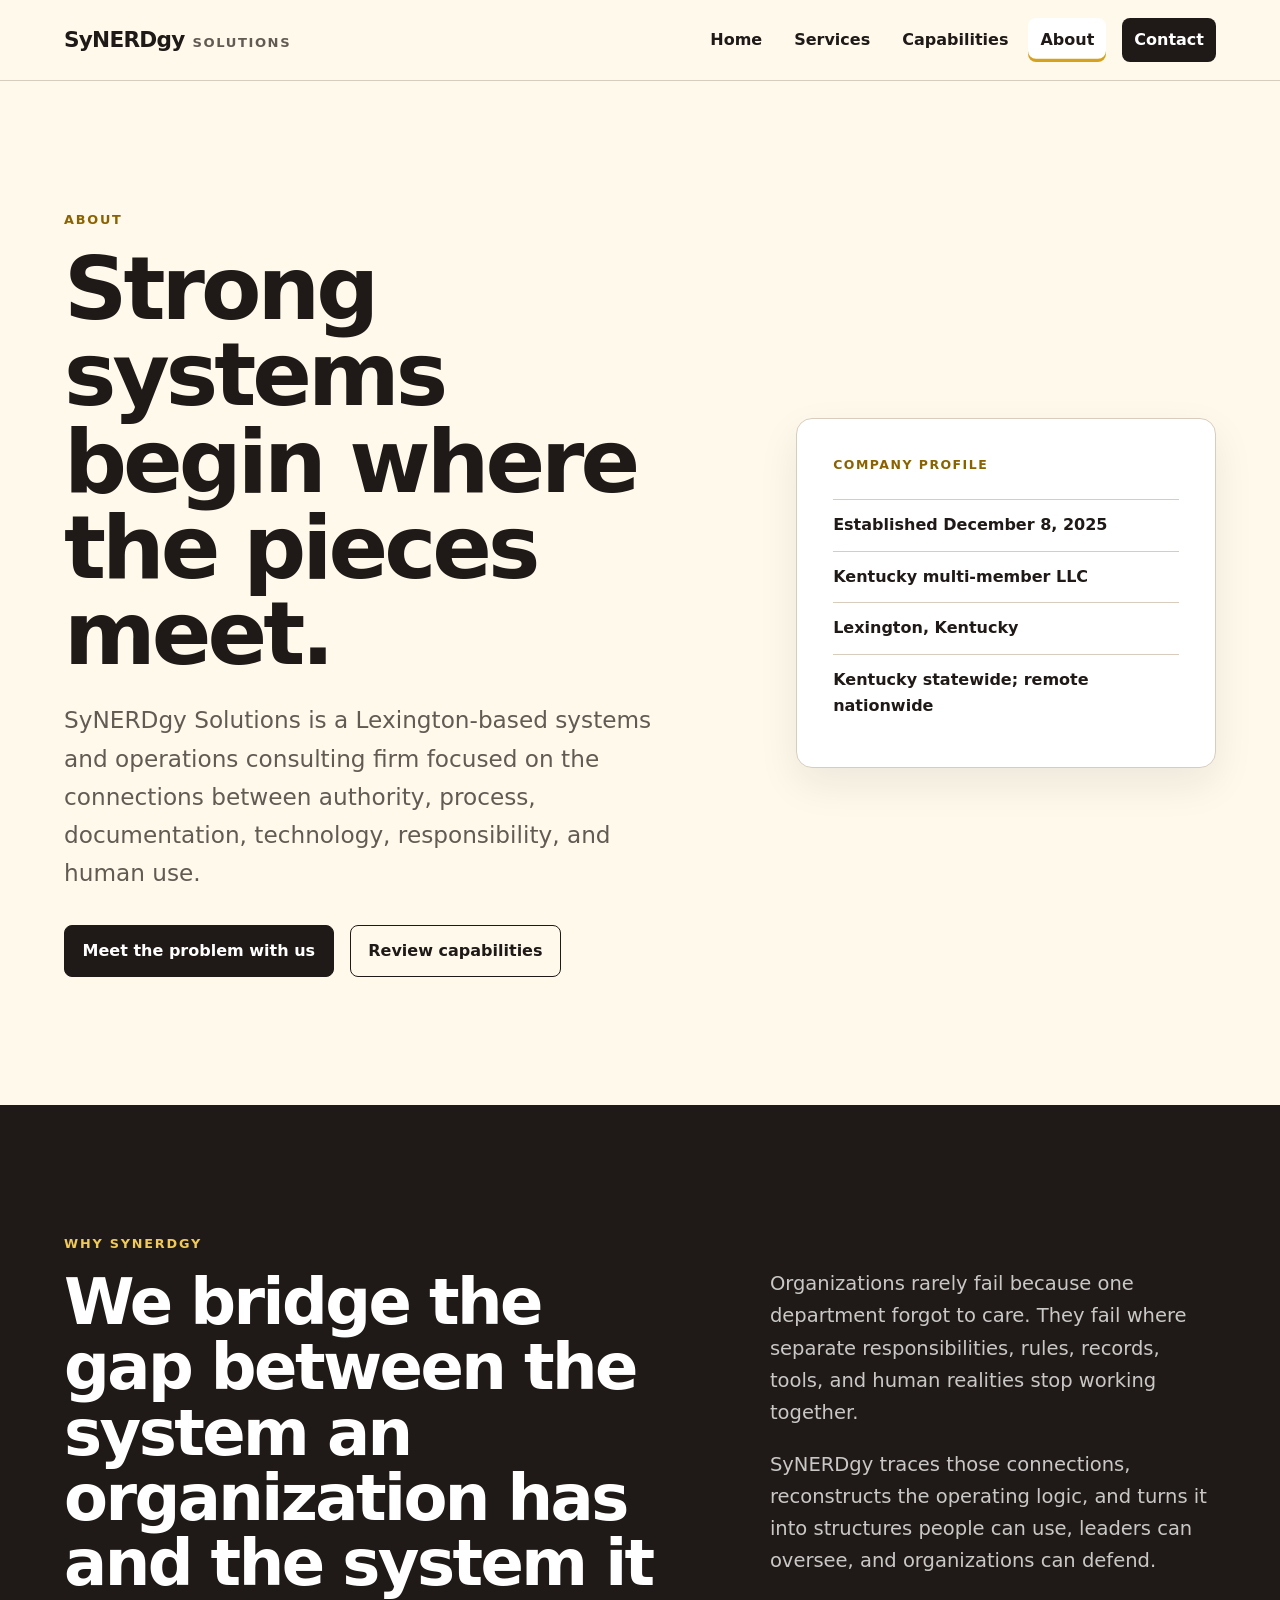
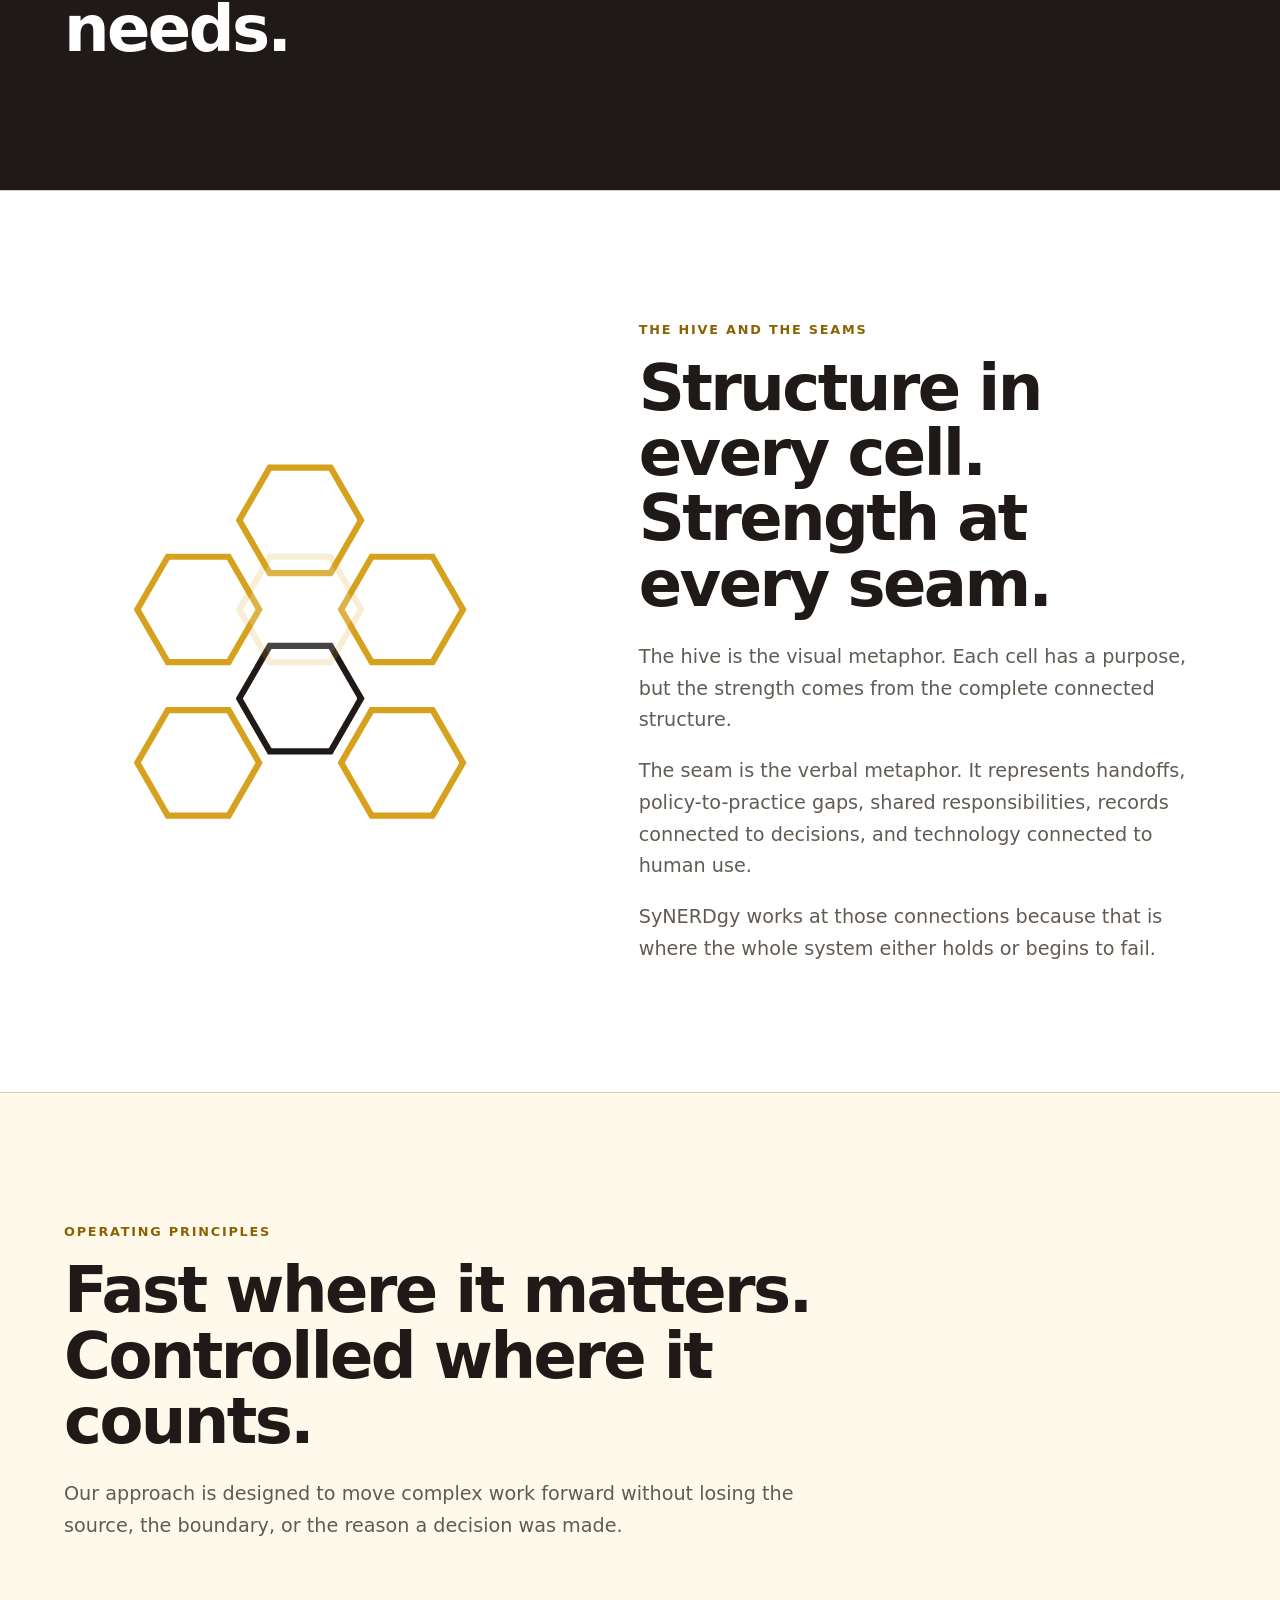
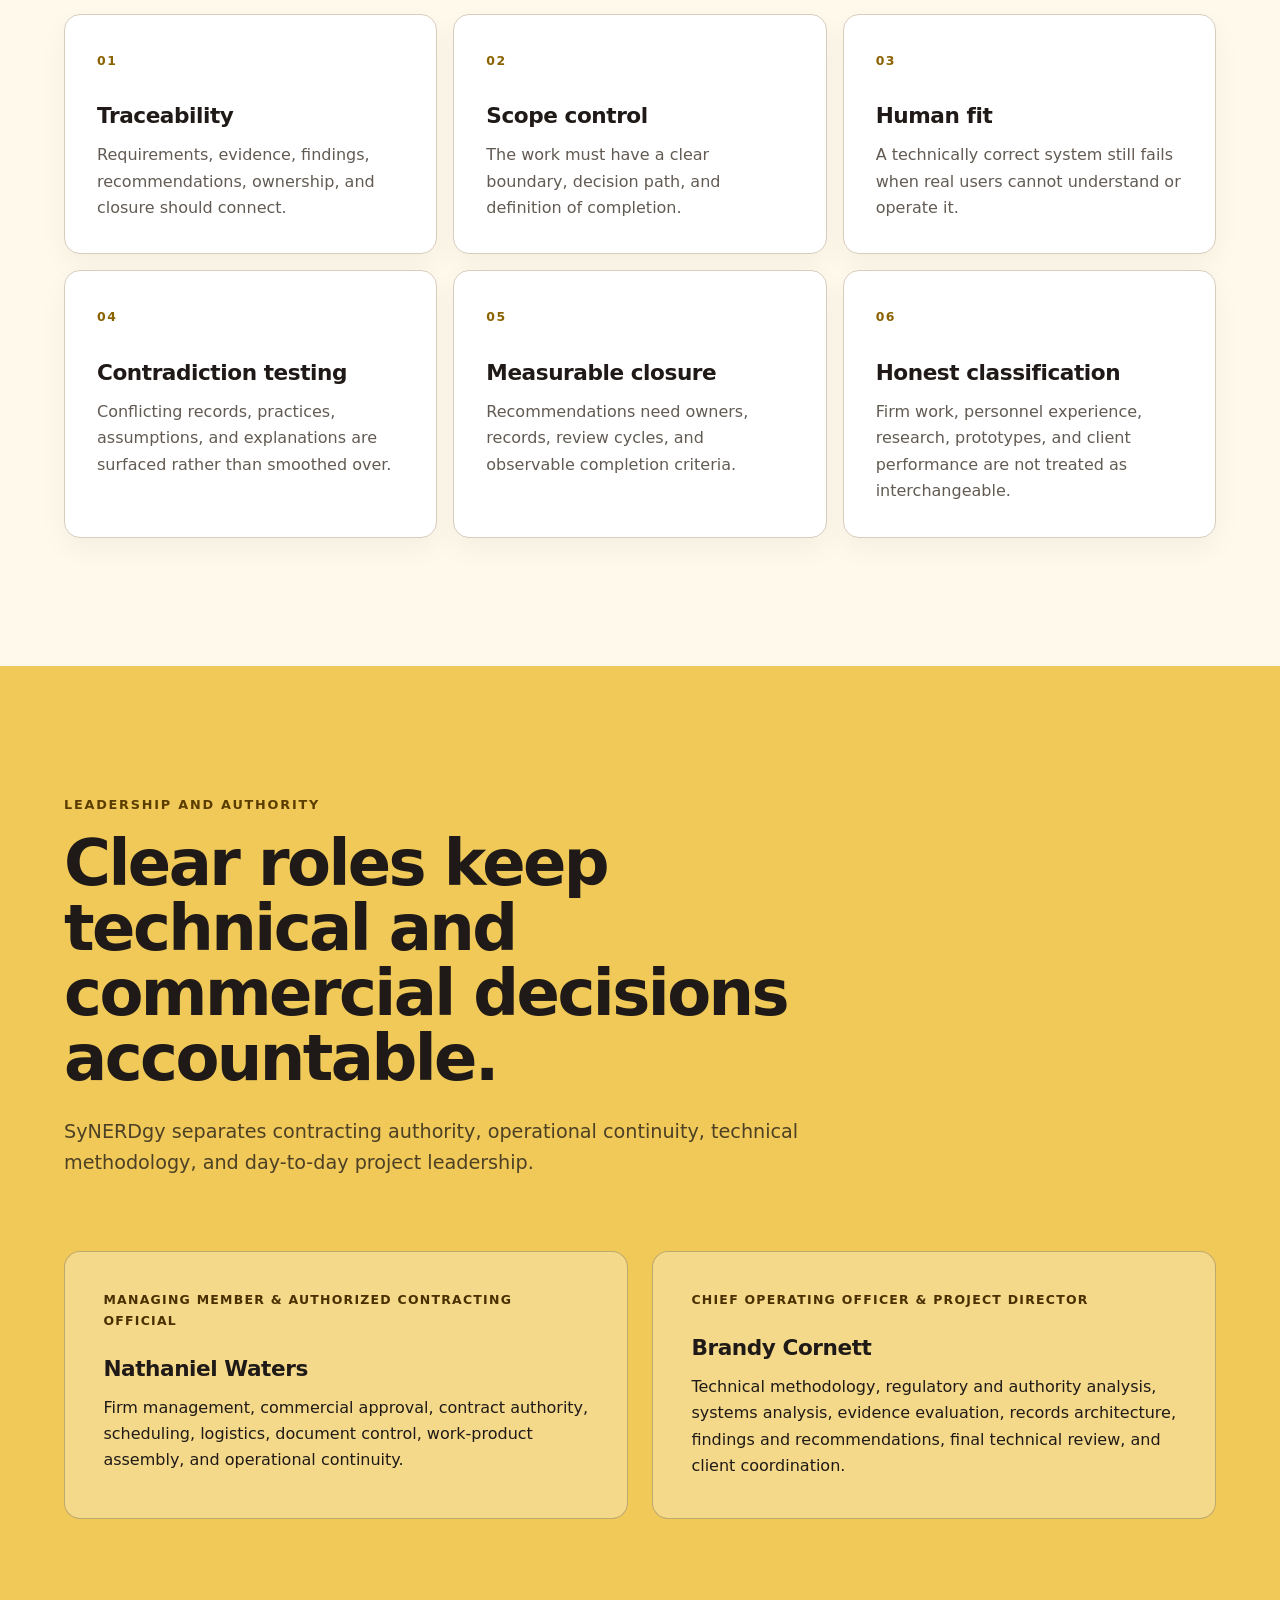
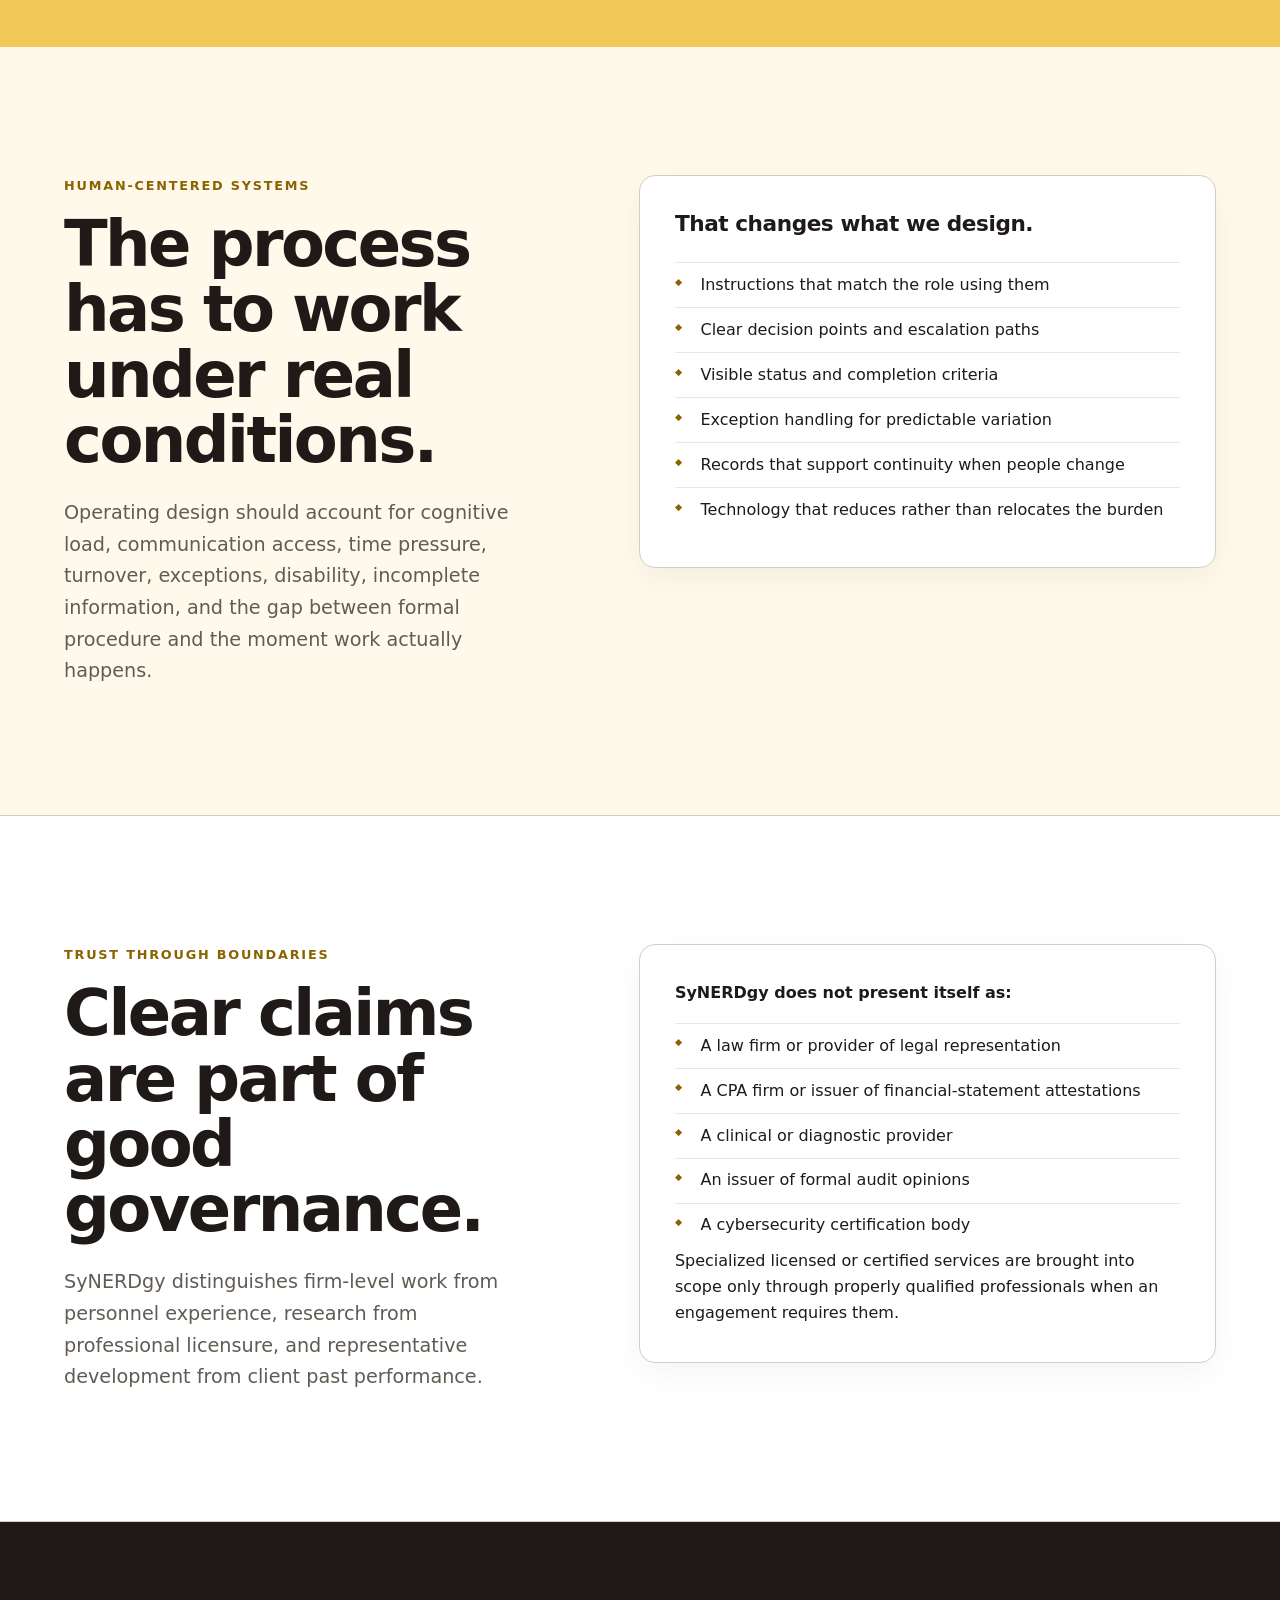
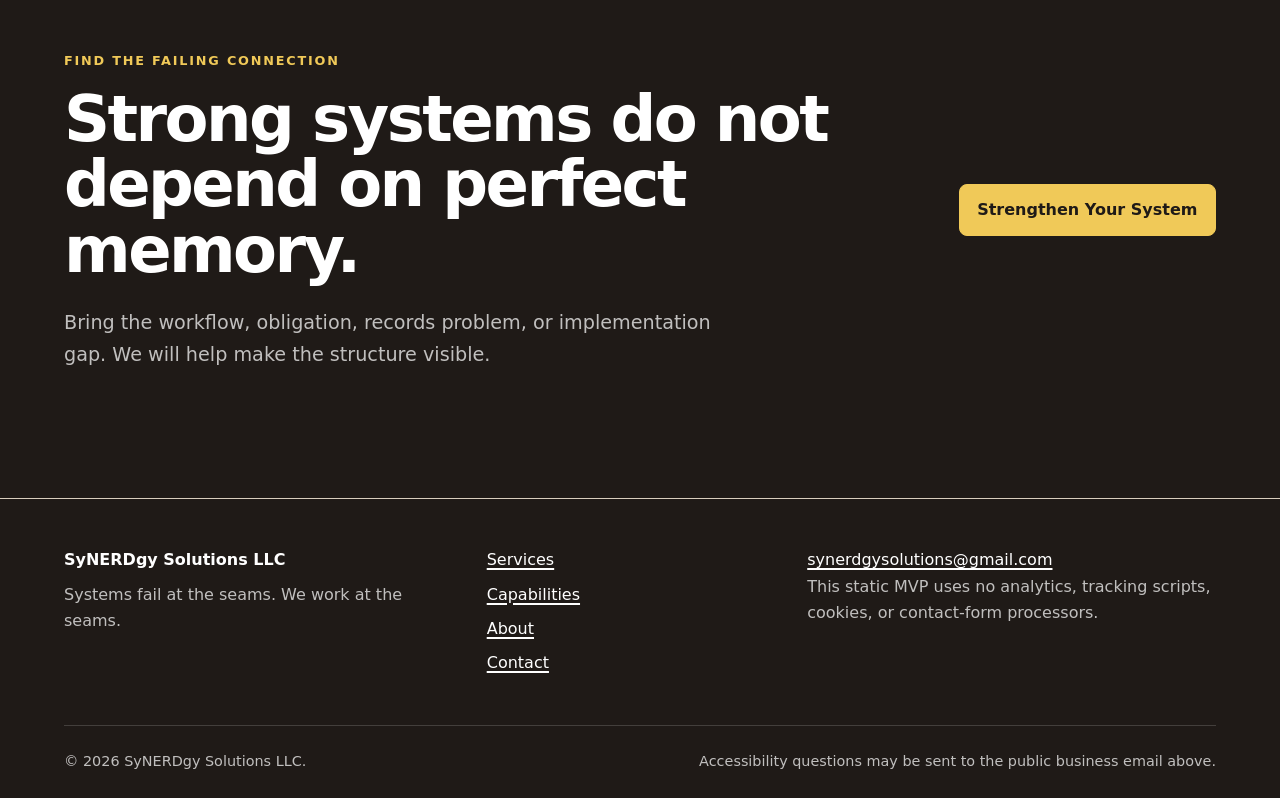
==== about/index.html @ b986a03e "feat: add company about page and phase four controls" ====
<!doctype html>
<html lang="en">
<head>
  <meta charset="utf-8">
  <meta name="viewport" content="width=device-width, initial-scale=1">
  <meta name="description" content="Learn how SyNERDgy Solutions combines systems thinking, controlled delivery, coordinated responsibility, and human-centered operating design.">
  <title>About | SyNERDgy Solutions</title>
  <link rel="stylesheet" href="/assets/css/styles.css">
  <script src="/assets/js/main.js" defer></script>
</head>
<body>
  <a class="skip-link" href="#main-content">Skip to main content</a>

  <header class="site-header" data-site-header>
    <div class="site-header__inner container">
      <a class="brand" href="/" aria-label="SyNERDgy Solutions home">
        <span class="brand__name">SyNERDgy</span>
        <span class="brand__descriptor">Solutions</span>
      </a>

      <button class="nav-toggle" type="button" aria-expanded="false" aria-controls="primary-navigation" data-nav-toggle>
        <span class="nav-toggle__label">Menu</span>
        <span class="nav-toggle__icon" aria-hidden="true"></span>
      </button>

      <nav class="site-nav" id="primary-navigation" aria-label="Primary" data-site-nav>
        <ul class="site-nav__list">
          <li><a class="site-nav__link" href="/">Home</a></li>
          <li><a class="site-nav__link" href="/services/">Services</a></li>
          <li><a class="site-nav__link" href="/capabilities/">Capabilities</a></li>
          <li><a class="site-nav__link" href="/about/" aria-current="page">About</a></li>
          <li><a class="site-nav__link site-nav__link--contact" href="/contact/">Contact</a></li>
        </ul>
      </nav>
    </div>
  </header>

  <main id="main-content" tabindex="-1">
    <section class="page-intro page-intro--split section">
      <div class="container page-intro__grid">
        <div>
          <p class="eyebrow">About</p>
          <h1>Strong systems begin where the pieces meet.</h1>
          <p class="page-intro__lead">SyNERDgy Solutions is a Lexington-based systems and operations consulting firm focused on the connections between authority, process, documentation, technology, responsibility, and human use.</p>
          <div class="button-row">
            <a class="button button--primary" href="/contact/">Meet the problem with us</a>
            <a class="button button--secondary" href="/capabilities/">Review capabilities</a>
          </div>
        </div>

        <div class="about-profile-card">
          <p class="about-profile-card__label">Company profile</p>
          <p>Established December 8, 2025</p>
          <p>Kentucky multi-member LLC</p>
          <p>Lexington, Kentucky</p>
          <p>Kentucky statewide; remote nationwide</p>
        </div>
      </div>
    </section>

    <section class="section section--ink" aria-labelledby="why-title">
      <div class="container about-purpose">
        <div class="section-heading section-heading--light">
          <p class="eyebrow eyebrow--light">Why SyNERDgy</p>
          <h2 id="why-title">We bridge the gap between the system an organization has and the system it needs.</h2>
        </div>
        <div class="about-purpose__copy">
          <p>Organizations rarely fail because one department forgot to care. They fail where separate responsibilities, rules, records, tools, and human realities stop working together.</p>
          <p>SyNERDgy traces those connections, reconstructs the operating logic, and turns it into structures people can use, leaders can oversee, and organizations can defend.</p>
        </div>
      </div>
    </section>

    <section class="section section--surface" aria-labelledby="hive-about-title">
      <div class="container brand-story about-hive-story">
        <div class="hive-mark" aria-hidden="true">
          <span class="hive-mark__cell hive-mark__cell--one"></span>
          <span class="hive-mark__cell hive-mark__cell--two"></span>
          <span class="hive-mark__cell hive-mark__cell--three"></span>
          <span class="hive-mark__cell hive-mark__cell--four"></span>
          <span class="hive-mark__cell hive-mark__cell--five"></span>
          <span class="hive-mark__cell hive-mark__cell--six"></span>
          <span class="hive-mark__cell hive-mark__cell--seven"></span>
        </div>
        <div class="section-heading">
          <p class="eyebrow">The hive and the seams</p>
          <h2 id="hive-about-title">Structure in every cell. Strength at every seam.</h2>
          <p>The hive is the visual metaphor. Each cell has a purpose, but the strength comes from the complete connected structure.</p>
          <p>The seam is the verbal metaphor. It represents handoffs, policy-to-practice gaps, shared responsibilities, records connected to decisions, and technology connected to human use.</p>
          <p>SyNERDgy works at those connections because that is where the whole system either holds or begins to fail.</p>
        </div>
      </div>
    </section>

    <section class="section" aria-labelledby="principles-title">
      <div class="container">
        <div class="section-heading">
          <p class="eyebrow">Operating principles</p>
          <h2 id="principles-title">Fast where it matters. Controlled where it counts.</h2>
          <p>Our approach is designed to move complex work forward without losing the source, the boundary, or the reason a decision was made.</p>
        </div>
        <div class="principles-grid">
          <article><span>01</span><h3>Traceability</h3><p>Requirements, evidence, findings, recommendations, ownership, and closure should connect.</p></article>
          <article><span>02</span><h3>Scope control</h3><p>The work must have a clear boundary, decision path, and definition of completion.</p></article>
          <article><span>03</span><h3>Human fit</h3><p>A technically correct system still fails when real users cannot understand or operate it.</p></article>
          <article><span>04</span><h3>Contradiction testing</h3><p>Conflicting records, practices, assumptions, and explanations are surfaced rather than smoothed over.</p></article>
          <article><span>05</span><h3>Measurable closure</h3><p>Recommendations need owners, records, review cycles, and observable completion criteria.</p></article>
          <article><span>06</span><h3>Honest classification</h3><p>Firm work, personnel experience, research, prototypes, and client performance are not treated as interchangeable.</p></article>
        </div>
      </div>
    </section>

    <section class="section section--gold" aria-labelledby="leadership-title">
      <div class="container">
        <div class="section-heading">
          <p class="eyebrow">Leadership and authority</p>
          <h2 id="leadership-title">Clear roles keep technical and commercial decisions accountable.</h2>
          <p>SyNERDgy separates contracting authority, operational continuity, technical methodology, and day-to-day project leadership.</p>
        </div>
        <div class="leadership-grid">
          <article class="leadership-card">
            <p class="leadership-card__role">Managing Member &amp; Authorized Contracting Official</p>
            <h3>Nathaniel Waters</h3>
            <p>Firm management, commercial approval, contract authority, scheduling, logistics, document control, work-product assembly, and operational continuity.</p>
          </article>
          <article class="leadership-card">
            <p class="leadership-card__role">Chief Operating Officer &amp; Project Director</p>
            <h3>Brandy Cornett</h3>
            <p>Technical methodology, regulatory and authority analysis, systems analysis, evidence evaluation, records architecture, findings and recommendations, final technical review, and client coordination.</p>
          </article>
        </div>
      </div>
    </section>

    <section class="section" aria-labelledby="human-system-title">
      <div class="container human-system-layout">
        <div class="section-heading">
          <p class="eyebrow">Human-centered systems</p>
          <h2 id="human-system-title">The process has to work under real conditions.</h2>
          <p>Operating design should account for cognitive load, communication access, time pressure, turnover, exceptions, disability, incomplete information, and the gap between formal procedure and the moment work actually happens.</p>
        </div>
        <div class="human-system-panel">
          <h3>That changes what we design.</h3>
          <ul class="check-list">
            <li>Instructions that match the role using them</li>
            <li>Clear decision points and escalation paths</li>
            <li>Visible status and completion criteria</li>
            <li>Exception handling for predictable variation</li>
            <li>Records that support continuity when people change</li>
            <li>Technology that reduces rather than relocates the burden</li>
          </ul>
        </div>
      </div>
    </section>

    <section class="section section--surface" aria-labelledby="boundaries-title">
      <div class="container boundaries-layout">
        <div class="section-heading">
          <p class="eyebrow">Trust through boundaries</p>
          <h2 id="boundaries-title">Clear claims are part of good governance.</h2>
          <p>SyNERDgy distinguishes firm-level work from personnel experience, research from professional licensure, and representative development from client past performance.</p>
        </div>
        <div class="boundaries-panel">
          <p><strong>SyNERDgy does not present itself as:</strong></p>
          <ul class="compact-list">
            <li>A law firm or provider of legal representation</li>
            <li>A CPA firm or issuer of financial-statement attestations</li>
            <li>A clinical or diagnostic provider</li>
            <li>An issuer of formal audit opinions</li>
            <li>A cybersecurity certification body</li>
          </ul>
          <p>Specialized licensed or certified services are brought into scope only through properly qualified professionals when an engagement requires them.</p>
        </div>
      </div>
    </section>

    <section class="section final-cta" aria-labelledby="about-cta-title">
      <div class="container final-cta__inner">
        <div>
          <p class="eyebrow eyebrow--light">Find the failing connection</p>
          <h2 id="about-cta-title">Strong systems do not depend on perfect memory.</h2>
          <p>Bring the workflow, obligation, records problem, or implementation gap. We will help make the structure visible.</p>
        </div>
        <a class="button button--gold" href="/contact/">Strengthen Your System</a>
      </div>
    </section>
  </main>

  <footer class="site-footer">
    <div class="container site-footer__grid">
      <div>
        <p class="site-footer__brand">SyNERDgy Solutions LLC</p>
        <p class="site-footer__tagline">Systems fail at the seams. We work at the seams.</p>
      </div>
      <nav aria-label="Footer">
        <ul class="footer-nav">
          <li><a href="/services/">Services</a></li>
          <li><a href="/capabilities/">Capabilities</a></li>
          <li><a href="/about/">About</a></li>
          <li><a href="/contact/">Contact</a></li>
        </ul>
      </nav>
      <div class="site-footer__contact">
        <a href="mailto:synerdgysolutions@gmail.com">synerdgysolutions@gmail.com</a>
        <p>This static MVP uses no analytics, tracking scripts, cookies, or contact-form processors.</p>
      </div>
    </div>
    <div class="container site-footer__bottom">
      <p>&copy; <span data-current-year>2026</span> SyNERDgy Solutions LLC.</p>
      <p>Accessibility questions may be sent to the public business email above.</p>
    </div>
  </footer>
</body>
</html>
---- assets/css/styles.css ----
/* Phase Two: structural styles for the shared site shell. */

:root {
  --color-ink: #1f1a17;
  --color-cream: #fff9ec;
  --color-gold: #d6a21e;
  --color-gold-dark: #8a6200;
  --color-surface: #ffffff;
  --color-muted: #625b53;
  --color-border: #d8cdbd;
  --color-focus: #7a4e00;
  --content-width: 72rem;
  --measure: 44rem;
  --radius-sm: 0.5rem;
  --radius-md: 1rem;
  --space-1: 0.25rem;
  --space-2: 0.5rem;
  --space-3: 0.75rem;
  --space-4: 1rem;
  --space-5: 1.5rem;
  --space-6: 2rem;
  --space-7: 3rem;
  --space-8: 4.5rem;
  --shadow-soft: 0 1rem 2.5rem rgb(31 26 23 / 0.08);
}

*,
*::before,
*::after {
  box-sizing: border-box;
}

html {
  color-scheme: light;
  scroll-behavior: smooth;
}

body {
  margin: 0;
  min-height: 100vh;
  background: var(--color-cream);
  color: var(--color-ink);
  font-family: Inter, ui-sans-serif, system-ui, -apple-system, BlinkMacSystemFont, "Segoe UI", sans-serif;
  font-size: 1rem;
  line-height: 1.65;
}

img,
picture,
svg {
  display: block;
  max-width: 100%;
}

button,
a {
  font: inherit;
}

a {
  color: inherit;
  text-decoration-thickness: 0.1em;
  text-underline-offset: 0.2em;
}

a:hover {
  text-decoration-thickness: 0.15em;
}

:focus-visible {
  outline: 0.2rem solid var(--color-focus);
  outline-offset: 0.2rem;
}

h1,
h2,
h3,
p {
  margin-top: 0;
}

h1 {
  max-width: 17ch;
  margin-bottom: var(--space-5);
  font-size: clamp(2.35rem, 8vw, 5.5rem);
  line-height: 0.98;
  letter-spacing: -0.045em;
}

.container {
  width: min(100% - 2rem, var(--content-width));
  margin-inline: auto;
}

.content-measure {
  max-width: var(--measure);
  margin-inline: auto;
}

.section {
  padding-block: clamp(4rem, 10vw, 8rem);
}

.skip-link {
  position: fixed;
  top: var(--space-3);
  left: var(--space-3);
  z-index: 1000;
  padding: var(--space-3) var(--space-4);
  transform: translateY(-200%);
  border-radius: var(--radius-sm);
  background: var(--color-ink);
  color: var(--color-surface);
}

.skip-link:focus {
  transform: translateY(0);
}

.site-header {
  position: relative;
  z-index: 100;
  border-bottom: 1px solid var(--color-border);
  background: rgb(255 249 236 / 0.96);
}

.site-header__inner {
  display: flex;
  min-height: 5rem;
  align-items: center;
  justify-content: space-between;
  gap: var(--space-5);
}

.brand {
  display: inline-flex;
  align-items: baseline;
  gap: var(--space-2);
  text-decoration: none;
}

.brand__name {
  font-size: 1.35rem;
  font-weight: 800;
  letter-spacing: -0.035em;
}

.brand__descriptor {
  color: var(--color-muted);
  font-size: 0.82rem;
  font-weight: 700;
  letter-spacing: 0.12em;
  text-transform: uppercase;
}

.nav-toggle {
  display: none;
  min-width: 5.5rem;
  align-items: center;
  justify-content: center;
  gap: var(--space-3);
  padding: 0.7rem 0.9rem;
  border: 1px solid var(--color-ink);
  border-radius: var(--radius-sm);
  background: transparent;
  color: var(--color-ink);
  cursor: pointer;
}

.nav-toggle__icon,
.nav-toggle__icon::before,
.nav-toggle__icon::after {
  width: 1.25rem;
  height: 0.12rem;
  border-radius: 99px;
  background: currentColor;
}

.nav-toggle__icon {
  position: relative;
}

.nav-toggle__icon::before,
.nav-toggle__icon::after {
  position: absolute;
  left: 0;
  content: "";
}

.nav-toggle__icon::before {
  top: -0.4rem;
}

.nav-toggle__icon::after {
  top: 0.4rem;
}

.site-nav__list,
.footer-nav {
  display: flex;
  align-items: center;
  gap: var(--space-2);
  margin: 0;
  padding: 0;
  list-style: none;
}

.site-nav__link {
  display: inline-flex;
  min-height: 2.75rem;
  align-items: center;
  padding-inline: var(--space-3);
  border-radius: var(--radius-sm);
  font-weight: 700;
  text-decoration: none;
}

.site-nav__link:hover,
.site-nav__link[aria-current="page"] {
  background: var(--color-surface);
}

.site-nav__link[aria-current="page"] {
  box-shadow: inset 0 -0.2rem 0 var(--color-gold);
}

.site-nav__link--contact {
  margin-left: var(--space-2);
  background: var(--color-ink);
  color: var(--color-surface);
}

.site-nav__link--contact:hover,
.site-nav__link--contact[aria-current="page"] {
  background: var(--color-gold-dark);
  color: var(--color-surface);
}

.page-intro {
  min-height: 62vh;
  display: grid;
  align-items: center;
}

.eyebrow {
  margin-bottom: var(--space-4);
  color: var(--color-gold-dark);
  font-size: 0.8rem;
  font-weight: 800;
  letter-spacing: 0.14em;
  text-transform: uppercase;
}

.page-intro__lead {
  max-width: 58ch;
  margin-bottom: var(--space-6);
  color: var(--color-muted);
  font-size: clamp(1.15rem, 2.5vw, 1.45rem);
}

.shell-note {
  padding: var(--space-5);
  border: 1px solid var(--color-border);
  border-left: 0.35rem solid var(--color-gold);
  border-radius: var(--radius-md);
  background: var(--color-surface);
  box-shadow: var(--shadow-soft);
}

.shell-note p {
  margin: 0;
}

.button-row {
  display: flex;
  flex-wrap: wrap;
  gap: var(--space-4);
}

.button {
  display: inline-flex;
  min-height: 3rem;
  align-items: center;
  justify-content: center;
  padding: 0.75rem 1.1rem;
  border: 1px solid var(--color-ink);
  border-radius: var(--radius-sm);
  font-weight: 800;
  text-decoration: none;
}

.button--primary {
  background: var(--color-ink);
  color: var(--color-surface);
}

.button--secondary {
  background: transparent;
}

.site-footer {
  border-top: 1px solid var(--color-border);
  background: var(--color-ink);
  color: var(--color-surface);
}

.site-footer__grid {
  display: grid;
  grid-template-columns: 1.1fr 0.8fr 1.2fr;
  gap: var(--space-7);
  padding-block: var(--space-7);
}

.site-footer__brand {
  margin-bottom: var(--space-2);
  font-weight: 800;
}

.site-footer__tagline,
.site-footer__contact p {
  color: rgb(255 255 255 / 0.72);
}

.footer-nav {
  align-items: flex-start;
  flex-direction: column;
}

.site-footer__bottom {
  display: flex;
  justify-content: space-between;
  gap: var(--space-5);
  padding-block: var(--space-5);
  border-top: 1px solid rgb(255 255 255 / 0.16);
  color: rgb(255 255 255 / 0.72);
  font-size: 0.9rem;
}

.site-footer__bottom p {
  margin: 0;
}

@media (max-width: 52rem) {
  .site-header__inner {
    flex-wrap: wrap;
  }

  html:not(.js) .site-nav {
    flex-basis: 100%;
    padding-bottom: var(--space-4);
  }

  .js .nav-toggle {
    display: inline-flex;
  }

  .js .site-nav {
    position: absolute;
    top: calc(100% + 1px);
    right: 0;
    left: 0;
    display: none;
    padding: var(--space-4) 1rem var(--space-5);
    border-bottom: 1px solid var(--color-border);
    background: var(--color-cream);
  }

  .js .site-nav[data-open="true"] {
    display: block;
  }

  .site-nav__list {
    align-items: stretch;
    flex-direction: column;
  }

  .site-nav__link,
  .site-nav__link--contact {
    width: 100%;
    margin-left: 0;
    justify-content: center;
  }

  .site-footer__grid {
    grid-template-columns: 1fr;
  }

  .site-footer__bottom {
    align-items: flex-start;
    flex-direction: column;
  }
}

@media (prefers-reduced-motion: reduce) {
  *,
  *::before,
  *::after {
    scroll-behavior: auto !important;
    transition-duration: 0.01ms !important;
    animation-duration: 0.01ms !important;
    animation-iteration-count: 1 !important;
  }
}

@media print {
  .site-header,
  .site-footer,
  .skip-link,
  .shell-note {
    display: none;
  }

  body {
    background: #fff;
    color: #000;
  }
}

/* Phase Three: full homepage narrative and component system. */

h2 {
  max-width: 20ch;
  margin-bottom: var(--space-5);
  font-size: clamp(2rem, 5vw, 4rem);
  line-height: 1.02;
  letter-spacing: -0.04em;
}

h3 {
  margin-bottom: var(--space-3);
  font-size: clamp(1.15rem, 2vw, 1.35rem);
  line-height: 1.25;
  letter-spacing: -0.02em;
}

.section--ink {
  background: var(--color-ink);
  color: var(--color-surface);
}

.section--gold {
  background: #f0c958;
}

.section--surface {
  border-block: 1px solid var(--color-border);
  background: var(--color-surface);
}

.section-heading {
  max-width: 48rem;
  margin-bottom: clamp(2.5rem, 7vw, 4.5rem);
}

.section-heading > :last-child {
  margin-bottom: 0;
}

.section-heading > p:not(.eyebrow) {
  max-width: 62ch;
  color: var(--color-muted);
  font-size: clamp(1.05rem, 2vw, 1.2rem);
}

.section-heading--light > p:not(.eyebrow) {
  color: rgb(255 255 255 / 0.74);
}

.eyebrow--light {
  color: #f0c958;
}

.home-hero {
  display: grid;
  min-height: calc(100vh - 5rem);
  align-items: center;
  overflow: hidden;
}

.home-hero__grid {
  display: grid;
  grid-template-columns: minmax(0, 1.15fr) minmax(20rem, 0.85fr);
  align-items: center;
  gap: clamp(3rem, 8vw, 7rem);
}

.home-hero__content {
  position: relative;
  z-index: 2;
}

.home-hero h1 {
  max-width: 13ch;
}

.home-hero__lead {
  max-width: 59ch;
  margin-bottom: var(--space-6);
  color: var(--color-muted);
  font-size: clamp(1.15rem, 2.3vw, 1.5rem);
}

.button {
  transition: transform 160ms ease, background-color 160ms ease, color 160ms ease;
}

.button:hover {
  transform: translateY(-0.12rem);
}

.button--primary:hover {
  background: var(--color-gold-dark);
}

.button--secondary:hover {
  background: var(--color-surface);
}

.button--gold {
  border-color: #f0c958;
  background: #f0c958;
  color: var(--color-ink);
}

.button--gold:hover {
  border-color: var(--color-surface);
  background: var(--color-surface);
}

.systems-map {
  position: relative;
  width: min(100%, 31rem);
  aspect-ratio: 1;
  margin-inline: auto;
}

.systems-map::before {
  position: absolute;
  inset: 12%;
  border: 1px solid rgb(138 98 0 / 0.18);
  border-radius: 50%;
  content: "";
}

.systems-map::after {
  position: absolute;
  inset: 27%;
  border: 1px dashed rgb(138 98 0 / 0.25);
  border-radius: 50%;
  content: "";
}

.systems-map__node {
  position: absolute;
  z-index: 2;
  display: grid;
  min-width: 7.25rem;
  min-height: 4.3rem;
  place-items: center;
  padding: var(--space-3);
  border: 1px solid var(--color-border);
  border-radius: var(--radius-md);
  background: var(--color-surface);
  box-shadow: var(--shadow-soft);
  font-size: 0.82rem;
  font-weight: 800;
  letter-spacing: 0.04em;
  text-align: center;
  text-transform: uppercase;
}

.systems-map__node--center {
  top: 50%;
  left: 50%;
  min-width: 8.5rem;
  min-height: 8.5rem;
  transform: translate(-50%, -50%);
  border-radius: 50%;
  background: var(--color-ink);
  color: var(--color-surface);
}

.systems-map__node--people {
  top: 0;
  left: 50%;
  transform: translateX(-50%);
}

.systems-map__node--process {
  top: 24%;
  right: 0;
}

.systems-map__node--requirements {
  right: 5%;
  bottom: 6%;
}

.systems-map__node--records {
  bottom: 6%;
  left: 5%;
}

.systems-map__node--technology {
  top: 24%;
  left: 0;
}

.systems-map__line {
  position: absolute;
  z-index: 1;
  top: 50%;
  left: 50%;
  width: 35%;
  height: 1px;
  transform-origin: left center;
  background: var(--color-gold-dark);
}

.systems-map__line--one {
  transform: rotate(-90deg);
}

.systems-map__line--two {
  transform: rotate(-20deg);
}

.systems-map__line--three {
  transform: rotate(45deg);
}

.systems-map__line--four {
  transform: rotate(135deg);
}

.systems-map__line--five {
  transform: rotate(200deg);
}

.problem-grid,
.service-grid {
  display: grid;
  grid-template-columns: repeat(3, minmax(0, 1fr));
  gap: var(--space-4);
  margin-bottom: var(--space-6);
}

.problem-card,
.service-card {
  min-height: 100%;
  padding: clamp(1.4rem, 3vw, 2rem);
  border-radius: var(--radius-md);
}

.problem-card {
  border: 1px solid rgb(255 255 255 / 0.18);
  background: rgb(255 255 255 / 0.055);
}

.problem-card p:last-child {
  margin-bottom: 0;
  color: rgb(255 255 255 / 0.72);
}

.card-kicker {
  margin-bottom: var(--space-6);
  color: #f0c958;
  font-size: 0.78rem;
  font-weight: 800;
  letter-spacing: 0.12em;
}

.service-card {
  position: relative;
  overflow: hidden;
  border: 1px solid var(--color-border);
  background: var(--color-surface);
  box-shadow: 0 0.65rem 1.8rem rgb(31 26 23 / 0.055);
}

.service-card::after {
  position: absolute;
  right: -2rem;
  bottom: -2.5rem;
  width: 7rem;
  aspect-ratio: 1;
  transform: rotate(30deg);
  border: 1px solid rgb(214 162 30 / 0.25);
  content: "";
}

.service-card__index {
  display: inline-block;
  margin-bottom: var(--space-6);
  color: var(--color-gold-dark);
  font-size: 0.78rem;
  font-weight: 800;
  letter-spacing: 0.12em;
}

.service-card p {
  margin-bottom: 0;
  color: var(--color-muted);
}

.text-link {
  display: inline-flex;
  align-items: center;
  gap: var(--space-2);
  color: var(--color-gold-dark);
  font-weight: 800;
  text-decoration: none;
}

.text-link:hover {
  text-decoration: underline;
}

.text-link--light {
  color: #f0c958;
}

.method-layout,
.deliverables-layout,
.brand-story,
.final-cta__inner {
  display: grid;
  grid-template-columns: minmax(0, 0.9fr) minmax(0, 1.1fr);
  align-items: start;
  gap: clamp(3rem, 8vw, 7rem);
}

.method-layout .section-heading,
.deliverables-layout .section-heading,
.brand-story .section-heading {
  margin-bottom: 0;
}

.section--gold .eyebrow {
  color: #5b3d00;
}

.section--gold .section-heading > p:not(.eyebrow) {
  color: rgb(31 26 23 / 0.78);
}

.method-steps {
  margin: 0;
  padding: 0;
  list-style: none;
}

.method-step {
  display: grid;
  grid-template-columns: 3.25rem 1fr;
  gap: var(--space-4);
  padding-block: var(--space-5);
  border-top: 1px solid rgb(31 26 23 / 0.28);
}

.method-step:last-child {
  border-bottom: 1px solid rgb(31 26 23 / 0.28);
}

.method-step__number {
  font-size: 0.82rem;
  font-weight: 900;
  letter-spacing: 0.12em;
}

.method-step p {
  margin-bottom: 0;
  color: rgb(31 26 23 / 0.75);
}

.deliverables-list {
  display: grid;
  grid-template-columns: repeat(2, minmax(0, 1fr));
  gap: var(--space-3);
  margin: 0;
  padding: 0;
  list-style: none;
}

.deliverables-list li {
  position: relative;
  min-height: 4.5rem;
  padding: 1rem 1rem 1rem 2.7rem;
  border: 1px solid var(--color-border);
  border-radius: var(--radius-sm);
  background: var(--color-surface);
  font-weight: 750;
}

.deliverables-list li::before {
  position: absolute;
  top: 1.2rem;
  left: 1rem;
  width: 0.85rem;
  aspect-ratio: 1;
  transform: rotate(30deg);
  border: 0.16rem solid var(--color-gold-dark);
  content: "";
}

.brand-story {
  align-items: center;
}

.hive-mark {
  position: relative;
  width: min(100%, 26rem);
  aspect-ratio: 1.12;
  margin-inline: auto;
}

.hive-mark__cell {
  position: absolute;
  width: 31%;
  aspect-ratio: 1;
  background: var(--color-gold);
  clip-path: polygon(25% 6.7%, 75% 6.7%, 100% 50%, 75% 93.3%, 25% 93.3%, 0 50%);
}

.hive-mark__cell::after {
  position: absolute;
  inset: 0.45rem;
  background: var(--color-surface);
  clip-path: inherit;
  content: "";
}

.hive-mark__cell--one {
  top: 0;
  left: 34.5%;
}

.hive-mark__cell--two {
  top: 24%;
  left: 10%;
}

.hive-mark__cell--three {
  top: 24%;
  right: 10%;
}

.hive-mark__cell--four {
  top: 48%;
  left: 34.5%;
  background: var(--color-ink);
}

.hive-mark__cell--five {
  bottom: 0;
  left: 10%;
}

.hive-mark__cell--six {
  right: 10%;
  bottom: 0;
}

.hive-mark__cell--seven {
  top: 24%;
  left: 34.5%;
  opacity: 0.18;
}

.final-cta {
  background: var(--color-ink);
  color: var(--color-surface);
}

.final-cta__inner {
  grid-template-columns: minmax(0, 1fr) auto;
  align-items: center;
}

.final-cta h2 {
  max-width: 18ch;
}

.final-cta p:not(.eyebrow) {
  max-width: 56ch;
  margin-bottom: 0;
  color: rgb(255 255 255 / 0.72);
  font-size: clamp(1.05rem, 2vw, 1.2rem);
}

@media (max-width: 64rem) {
  .home-hero__grid {
    grid-template-columns: 1fr;
  }

  .systems-map {
    width: min(100%, 26rem);
  }

  .problem-grid,
  .service-grid {
    grid-template-columns: repeat(2, minmax(0, 1fr));
  }
}

@media (max-width: 52rem) {
  .home-hero {
    min-height: auto;
  }

  .home-hero__grid,
  .method-layout,
  .deliverables-layout,
  .brand-story,
  .final-cta__inner {
    grid-template-columns: 1fr;
  }

  .systems-map {
    display: none;
  }

  .final-cta__inner {
    justify-items: start;
  }
}

@media (max-width: 38rem) {
  .problem-grid,
  .service-grid,
  .deliverables-list {
    grid-template-columns: 1fr;
  }

  .home-hero h1 {
    font-size: clamp(2.45rem, 13vw, 4rem);
  }

  .button-row,
  .button {
    width: 100%;
  }
}

@media print {
  .systems-map,
  .hive-mark,
  .final-cta .button {
    display: none;
  }

  .section--ink,
  .section--gold,
  .final-cta {
    background: #fff;
    color: #000;
  }
}

/* Phase Four: supporting pages. */

.page-intro--split {
  min-height: auto;
  padding-block: clamp(4.5rem, 10vw, 8rem);
}

.page-intro__grid {
  display: grid;
  grid-template-columns: minmax(0, 1.2fr) minmax(18rem, 0.8fr);
  align-items: center;
  gap: clamp(3rem, 8vw, 7rem);
}

.page-index,
.capability-summary,
.about-profile-card {
  padding: clamp(1.5rem, 4vw, 2.25rem);
  border: 1px solid var(--color-border);
  border-radius: var(--radius-md);
  background: var(--color-surface);
  box-shadow: var(--shadow-soft);
}

.page-index__label,
.capability-summary__label,
.about-profile-card__label {
  margin-bottom: var(--space-5);
  color: var(--color-gold-dark);
  font-size: 0.78rem;
  font-weight: 800;
  letter-spacing: 0.12em;
  text-transform: uppercase;
}

.page-index__list {
  margin: 0;
  padding: 0;
  list-style: none;
  counter-reset: service-index;
}

.page-index__list li {
  counter-increment: service-index;
}

.page-index__list a {
  display: grid;
  grid-template-columns: 2.2rem 1fr;
  gap: var(--space-3);
  padding-block: 0.8rem;
  border-top: 1px solid var(--color-border);
  font-weight: 750;
  line-height: 1.35;
  text-decoration: none;
}

.page-index__list a::before {
  color: var(--color-gold-dark);
  content: counter(service-index, decimal-leading-zero);
  font-size: 0.76rem;
  letter-spacing: 0.08em;
}

.page-index__list a:hover {
  color: var(--color-gold-dark);
}

.service-framing,
.about-purpose {
  display: grid;
  grid-template-columns: minmax(0, 1.15fr) minmax(18rem, 0.85fr);
  align-items: start;
  gap: clamp(3rem, 8vw, 7rem);
}

.service-framing .section-heading,
.about-purpose .section-heading {
  margin-bottom: 0;
}

.service-framing__copy,
.about-purpose__copy {
  padding-top: 2.2rem;
  color: rgb(255 255 255 / 0.76);
  font-size: clamp(1.05rem, 2vw, 1.22rem);
}

.service-framing__copy > :last-child,
.about-purpose__copy > :last-child {
  margin-bottom: 0;
}

.service-detail-section {
  scroll-margin-top: 6rem;
}

.service-detail {
  display: grid;
  grid-template-columns: minmax(0, 0.85fr) minmax(0, 1.15fr);
  align-items: start;
  gap: clamp(3rem, 8vw, 7rem);
}

.service-detail--reverse .service-detail__intro {
  order: 2;
}

.service-detail--reverse .service-detail__panels {
  order: 1;
}

.service-detail__intro h2 {
  max-width: 15ch;
  font-size: clamp(2.25rem, 5vw, 4.3rem);
}

.service-detail__intro > p:not(.eyebrow, .service-number, .scope-note) {
  color: var(--color-muted);
  font-size: clamp(1.05rem, 2vw, 1.2rem);
}

.service-number {
  margin-bottom: var(--space-6);
  color: var(--color-gold-dark);
  font-size: 0.8rem;
  font-weight: 850;
  letter-spacing: 0.14em;
}

.service-detail__panels {
  display: grid;
  gap: var(--space-4);
}

.detail-panel,
.human-system-panel,
.boundaries-panel {
  padding: clamp(1.5rem, 4vw, 2.2rem);
  border: 1px solid var(--color-border);
  border-radius: var(--radius-md);
  background: var(--color-surface);
  box-shadow: 0 0.7rem 1.8rem rgb(31 26 23 / 0.045);
}

.detail-panel--accent {
  border-color: rgb(214 162 30 / 0.55);
  background: #fff4cf;
}

.detail-panel h3,
.human-system-panel h3 {
  margin-bottom: var(--space-5);
}

.check-list,
.compact-list {
  margin: 0;
  padding: 0;
  list-style: none;
}

.check-list li,
.compact-list li {
  position: relative;
  padding-block: 0.55rem;
  padding-left: 1.6rem;
  border-top: 1px solid rgb(31 26 23 / 0.1);
}

.check-list li::before,
.compact-list li::before {
  position: absolute;
  top: 0.67rem;
  left: 0;
  color: var(--color-gold-dark);
  content: "◆";
  font-size: 0.58rem;
}

.scope-note,
.proof-boundary {
  margin-top: var(--space-6);
  padding: var(--space-4) var(--space-5);
  border-left: 0.28rem solid var(--color-gold);
  background: rgb(214 162 30 / 0.1);
  font-size: 0.94rem;
}

.engagement-layout,
.contracting-layout,
.capability-delivery,
.human-system-layout,
.boundaries-layout {
  display: grid;
  grid-template-columns: minmax(0, 0.9fr) minmax(0, 1.1fr);
  align-items: start;
  gap: clamp(3rem, 8vw, 7rem);
}

.engagement-layout .section-heading,
.contracting-layout .section-heading,
.capability-delivery .section-heading,
.human-system-layout .section-heading,
.boundaries-layout .section-heading {
  margin-bottom: 0;
}

.engagement-options,
.engagement-card-grid {
  display: grid;
  gap: var(--space-4);
}

.engagement-options article,
.engagement-card-grid article {
  padding: var(--space-5);
  border: 1px solid rgb(31 26 23 / 0.24);
  border-radius: var(--radius-md);
  background: rgb(255 255 255 / 0.3);
}

.engagement-options article p,
.engagement-card-grid article p {
  margin-bottom: 0;
}

.mini-facts,
.contracting-facts {
  margin: 0;
}

.mini-facts > div {
  display: grid;
  grid-template-columns: 7.5rem 1fr;
  gap: var(--space-4);
  padding-block: 0.8rem;
  border-top: 1px solid var(--color-border);
}

.mini-facts dt,
.contracting-facts dt {
  color: var(--color-muted);
  font-size: 0.82rem;
  font-weight: 800;
  letter-spacing: 0.06em;
  text-transform: uppercase;
}

.mini-facts dd,
.contracting-facts dd {
  margin: 0;
  font-weight: 750;
}

.capability-grid {
  display: grid;
  grid-template-columns: repeat(3, minmax(0, 1fr));
  gap: var(--space-4);
}

.capability-card {
  padding: clamp(1.4rem, 3vw, 2rem);
  border: 1px solid rgb(255 255 255 / 0.17);
  border-radius: var(--radius-md);
  background: rgb(255 255 255 / 0.055);
}

.capability-card > span,
.principles-grid article > span {
  display: inline-block;
  margin-bottom: var(--space-6);
  color: #f0c958;
  font-size: 0.78rem;
  font-weight: 850;
  letter-spacing: 0.12em;
}

.capability-card p {
  margin-bottom: 0;
  color: rgb(255 255 255 / 0.72);
}

.delivery-track {
  margin: 0;
  padding: 0;
  list-style: none;
}

.delivery-track li {
  display: grid;
  grid-template-columns: 7rem 1fr;
  gap: var(--space-4);
  padding-block: var(--space-5);
  border-top: 1px solid var(--color-border);
}

.delivery-track strong {
  color: var(--color-gold-dark);
}

.delivery-track span {
  color: var(--color-muted);
}

.work-product-groups {
  display: grid;
  grid-template-columns: repeat(2, minmax(0, 1fr));
  gap: var(--space-4);
}

.work-product-groups article {
  padding: var(--space-5);
  border: 1px solid var(--color-border);
  border-radius: var(--radius-md);
  background: var(--color-cream);
}

.governance-hive-section {
  overflow: hidden;
  background: linear-gradient(135deg, #fff9ec 0%, #f4e5b5 100%);
}

.governance-hive-layout {
  display: grid;
  grid-template-columns: minmax(20rem, 0.9fr) minmax(0, 1.1fr);
  align-items: center;
  gap: clamp(3rem, 8vw, 7rem);
}

.governance-hive-layout .section-heading {
  margin-bottom: 0;
}

.governance-hive-visual {
  position: relative;
}

.governance-hive-visual::before,
.governance-hive-visual::after {
  position: absolute;
  width: 10rem;
  aspect-ratio: 1;
  transform: rotate(30deg);
  border: 1px solid rgb(138 98 0 / 0.22);
  content: "";
}

.governance-hive-visual::before {
  top: -3rem;
  left: -3rem;
}

.governance-hive-visual::after {
  right: -2rem;
  bottom: -3rem;
}

.hive-dashboard {
  position: relative;
  z-index: 1;
  padding: var(--space-5);
  border: 1px solid rgb(31 26 23 / 0.2);
  border-radius: 1.2rem;
  background: var(--color-ink);
  box-shadow: 0 2rem 4rem rgb(31 26 23 / 0.2);
  color: var(--color-surface);
}

.hive-dashboard__top,
.hive-dashboard__score {
  display: flex;
  align-items: center;
  justify-content: space-between;
  gap: var(--space-4);
}

.hive-dashboard__top {
  padding-bottom: var(--space-4);
  border-bottom: 1px solid rgb(255 255 255 / 0.16);
  font-weight: 850;
}

.status-dot {
  color: #f0c958;
  font-size: 0.7rem;
  letter-spacing: 0.08em;
  text-align: right;
  text-transform: uppercase;
}

.hive-dashboard__score {
  margin-block: var(--space-5);
  padding: var(--space-5);
  border-radius: var(--radius-md);
  background: #f0c958;
  color: var(--color-ink);
}

.hive-dashboard__score strong {
  font-size: 1.45rem;
}

.hive-dashboard__modules {
  display: grid;
  grid-template-columns: repeat(2, minmax(0, 1fr));
  gap: var(--space-3);
}

.hive-dashboard__modules span {
  padding: var(--space-3);
  border: 1px solid rgb(255 255 255 / 0.14);
  border-radius: var(--radius-sm);
  background: rgb(255 255 255 / 0.055);
  font-size: 0.82rem;
}

.proof-boundary {
  margin-bottom: 0;
}

.proof-boundary p {
  margin: var(--space-2) 0 0;
}

.contracting-facts {
  display: grid;
  grid-template-columns: repeat(2, minmax(0, 1fr));
  gap: 1px;
  overflow: hidden;
  border: 1px solid rgb(31 26 23 / 0.26);
  border-radius: var(--radius-md);
  background: rgb(31 26 23 / 0.24);
}

.contracting-facts > div {
  min-width: 0;
  padding: var(--space-5);
  background: #f7d77e;
}

.contracting-facts dd {
  overflow-wrap: anywhere;
}

.engagement-card-grid {
  grid-template-columns: repeat(4, minmax(0, 1fr));
}

.engagement-card-grid article {
  border-color: var(--color-border);
  background: var(--color-surface);
  box-shadow: 0 0.7rem 1.8rem rgb(31 26 23 / 0.045);
}

.capability-statement-callout {
  display: grid;
  grid-template-columns: minmax(0, 1fr) auto;
  align-items: center;
  gap: clamp(2rem, 7vw, 5rem);
}

.capability-statement-callout h2 {
  max-width: 22ch;
  font-size: clamp(2rem, 4vw, 3.3rem);
}

.about-profile-card > p:not(.about-profile-card__label) {
  margin: 0;
  padding-block: 0.75rem;
  border-top: 1px solid var(--color-border);
  font-weight: 750;
}

.about-hive-story {
  align-items: center;
}

.principles-grid {
  display: grid;
  grid-template-columns: repeat(3, minmax(0, 1fr));
  gap: var(--space-4);
}

.principles-grid article {
  padding: clamp(1.4rem, 3vw, 2rem);
  border: 1px solid var(--color-border);
  border-radius: var(--radius-md);
  background: var(--color-surface);
  box-shadow: 0 0.7rem 1.8rem rgb(31 26 23 / 0.045);
}

.principles-grid article > span {
  color: var(--color-gold-dark);
}

.principles-grid article p {
  margin-bottom: 0;
  color: var(--color-muted);
}

.leadership-grid {
  display: grid;
  grid-template-columns: repeat(2, minmax(0, 1fr));
  gap: var(--space-5);
}

.leadership-card {
  padding: clamp(1.5rem, 4vw, 2.4rem);
  border: 1px solid rgb(31 26 23 / 0.25);
  border-radius: var(--radius-md);
  background: rgb(255 255 255 / 0.3);
}

.leadership-card__role {
  margin-bottom: var(--space-5);
  color: #4a3000;
  font-size: 0.78rem;
  font-weight: 850;
  letter-spacing: 0.1em;
  text-transform: uppercase;
}

.leadership-card p:last-child,
.boundaries-panel p:last-child {
  margin-bottom: 0;
}

.human-system-panel,
.boundaries-panel {
  background: var(--color-surface);
}

@media (max-width: 68rem) {
  .capability-grid,
  .principles-grid {
    grid-template-columns: repeat(2, minmax(0, 1fr));
  }

  .engagement-card-grid {
    grid-template-columns: repeat(2, minmax(0, 1fr));
  }
}

@media (max-width: 52rem) {
  .page-intro__grid,
  .service-framing,
  .about-purpose,
  .service-detail,
  .engagement-layout,
  .contracting-layout,
  .capability-delivery,
  .governance-hive-layout,
  .human-system-layout,
  .boundaries-layout,
  .capability-statement-callout {
    grid-template-columns: 1fr;
  }

  .page-intro__grid {
    gap: var(--space-7);
  }

  .service-detail--reverse .service-detail__intro,
  .service-detail--reverse .service-detail__panels {
    order: initial;
  }

  .service-framing__copy,
  .about-purpose__copy {
    padding-top: 0;
  }

  .capability-grid,
  .principles-grid,
  .work-product-groups,
  .leadership-grid,
  .engagement-card-grid,
  .contracting-facts {
    grid-template-columns: 1fr;
  }

  .capability-statement-callout .button {
    width: 100%;
  }
}

@media (max-width: 34rem) {
  .mini-facts > div,
  .delivery-track li {
    grid-template-columns: 1fr;
    gap: var(--space-2);
  }

  .hive-dashboard__top,
  .hive-dashboard__score {
    align-items: flex-start;
    flex-direction: column;
  }

  .hive-dashboard__modules {
    grid-template-columns: 1fr;
  }
}

@media print {
  .page-index,
  .governance-hive-visual,
  .final-cta {
    display: none;
  }

  .service-detail,
  .contracting-layout,
  .capability-delivery,
  .human-system-layout,
  .boundaries-layout {
    display: block;
  }
}
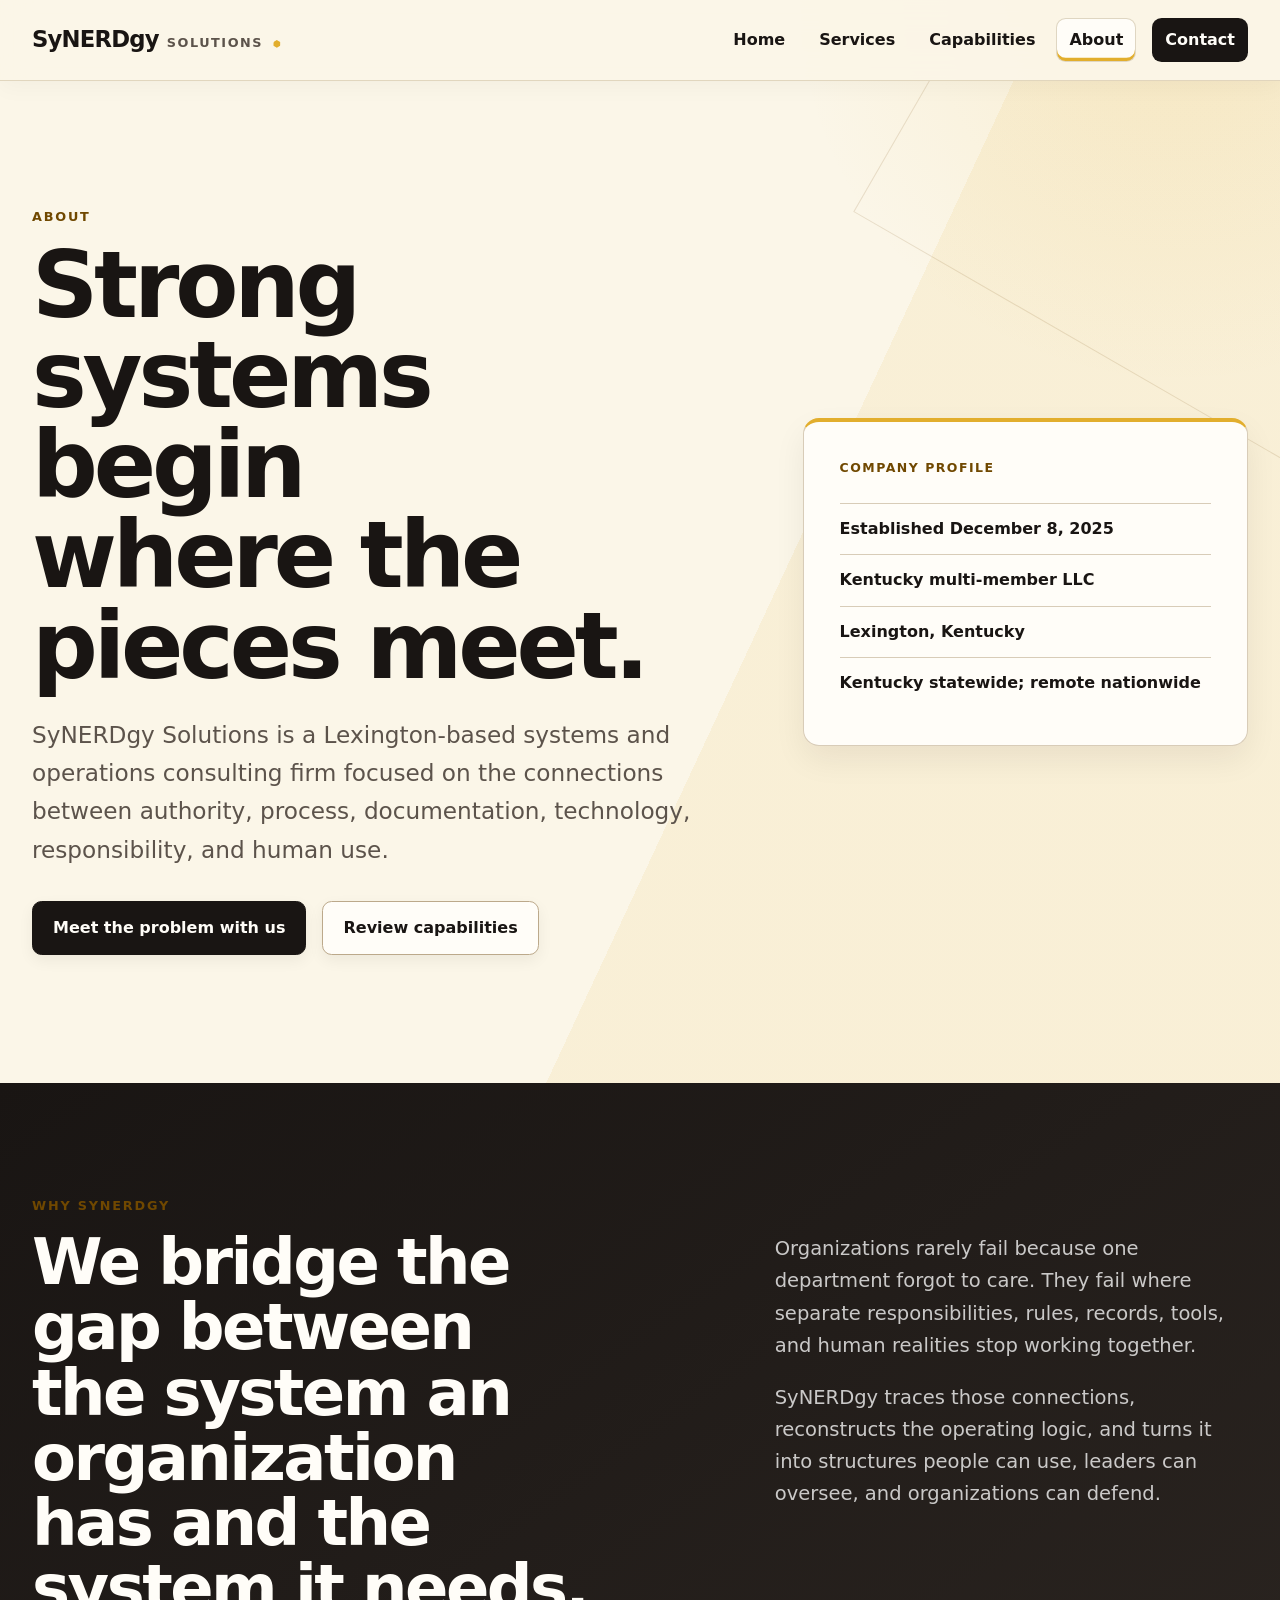
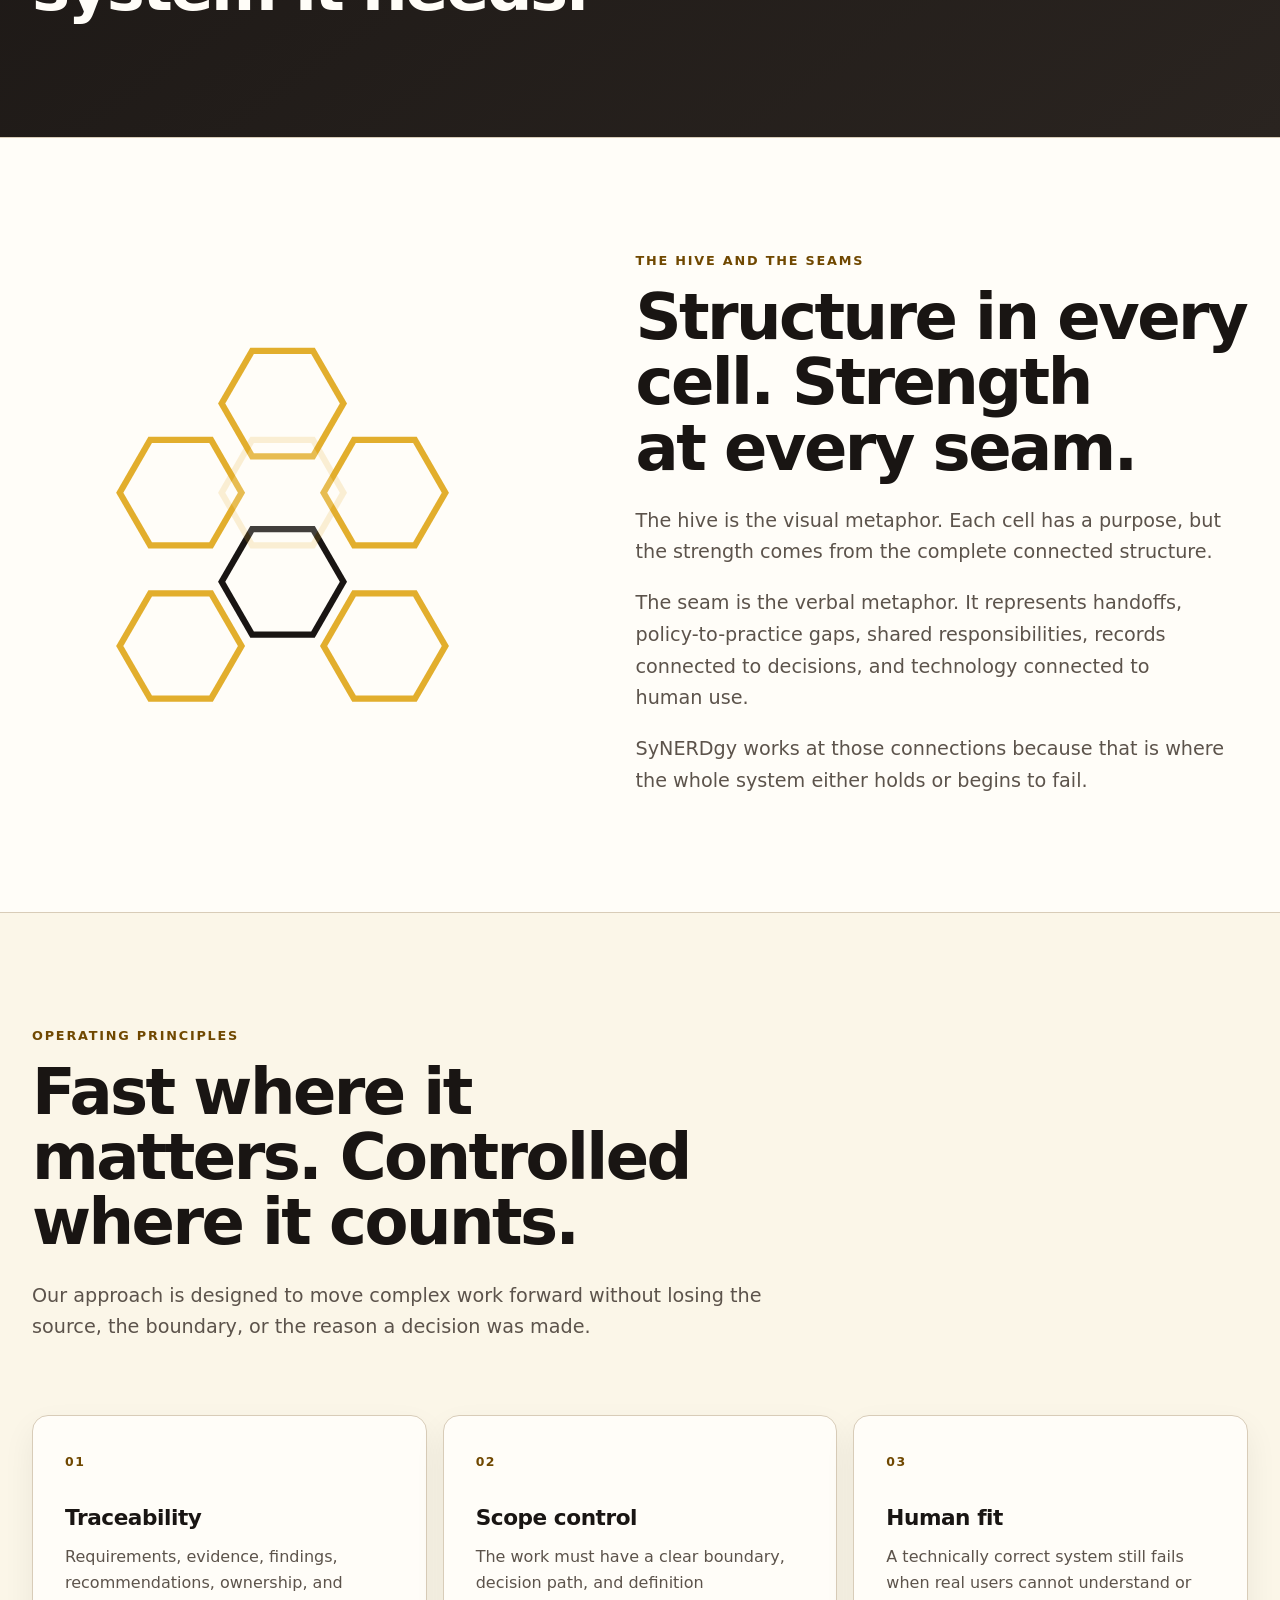
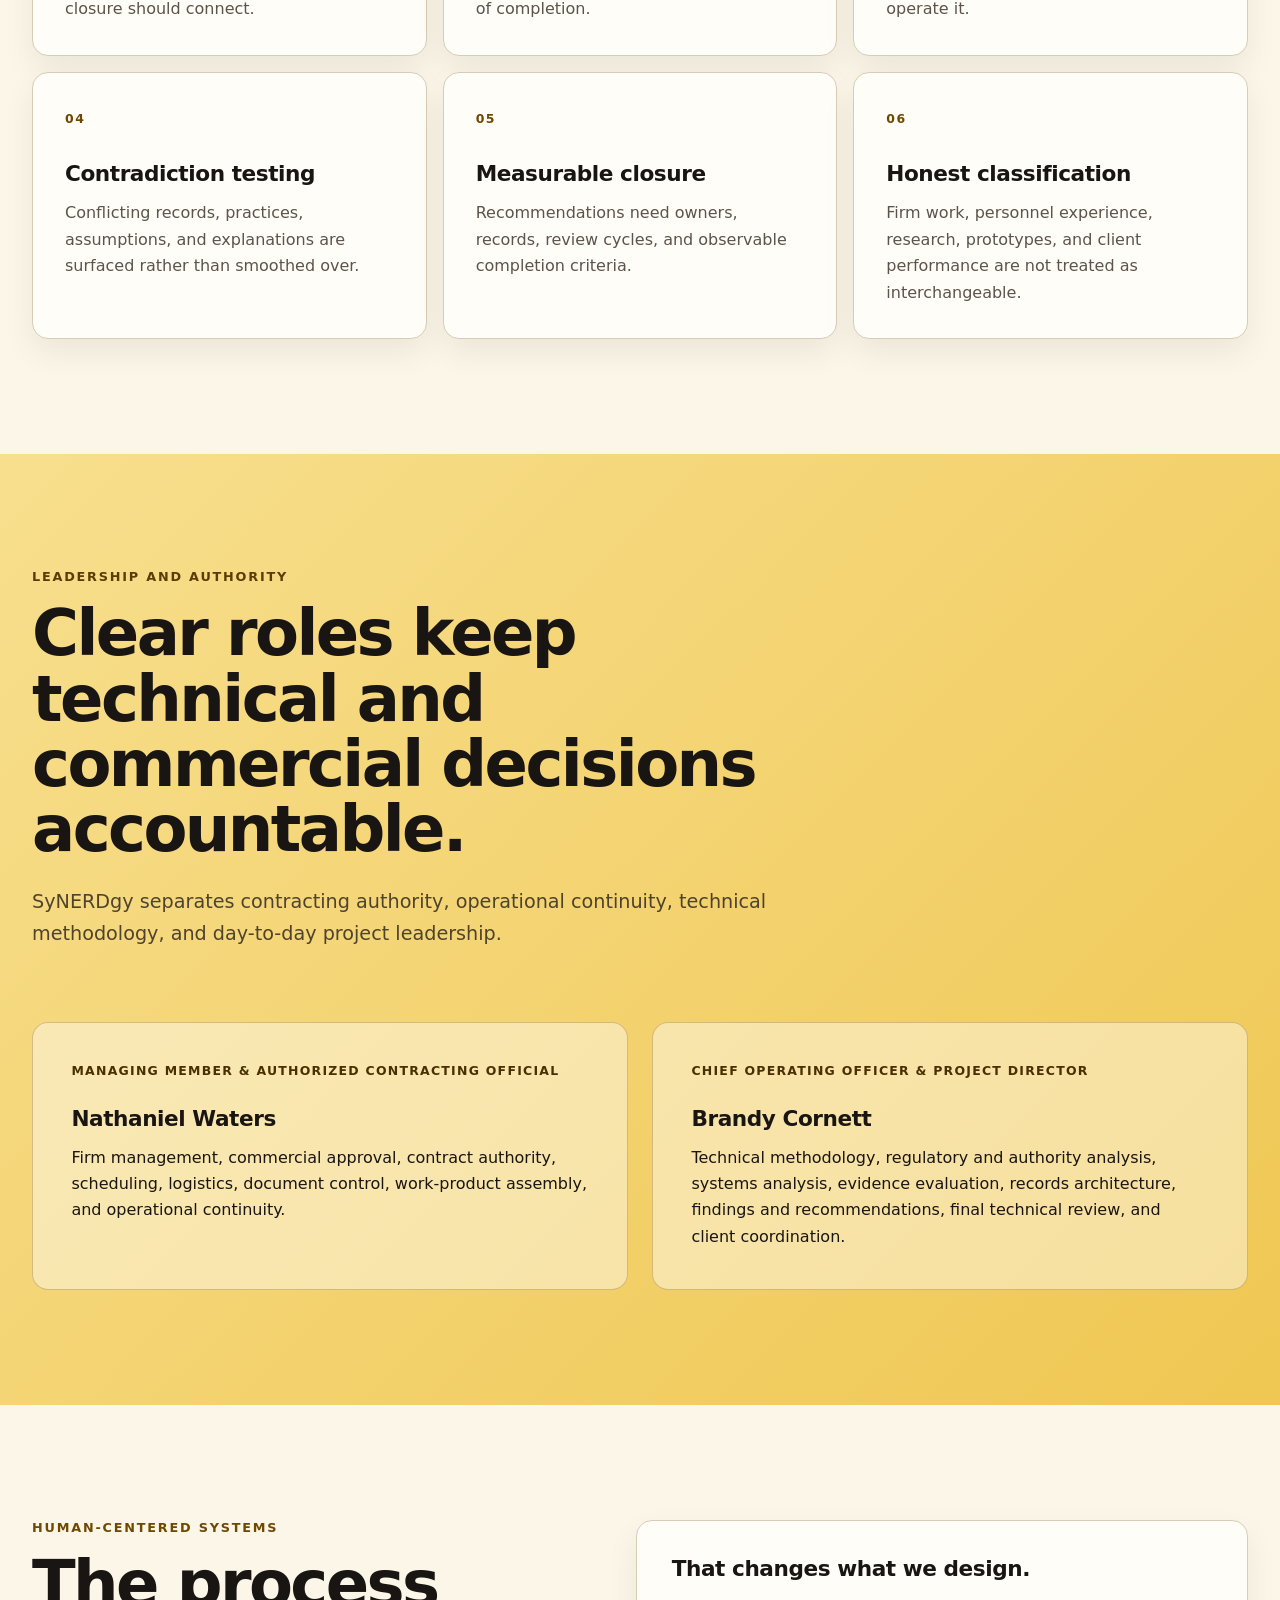
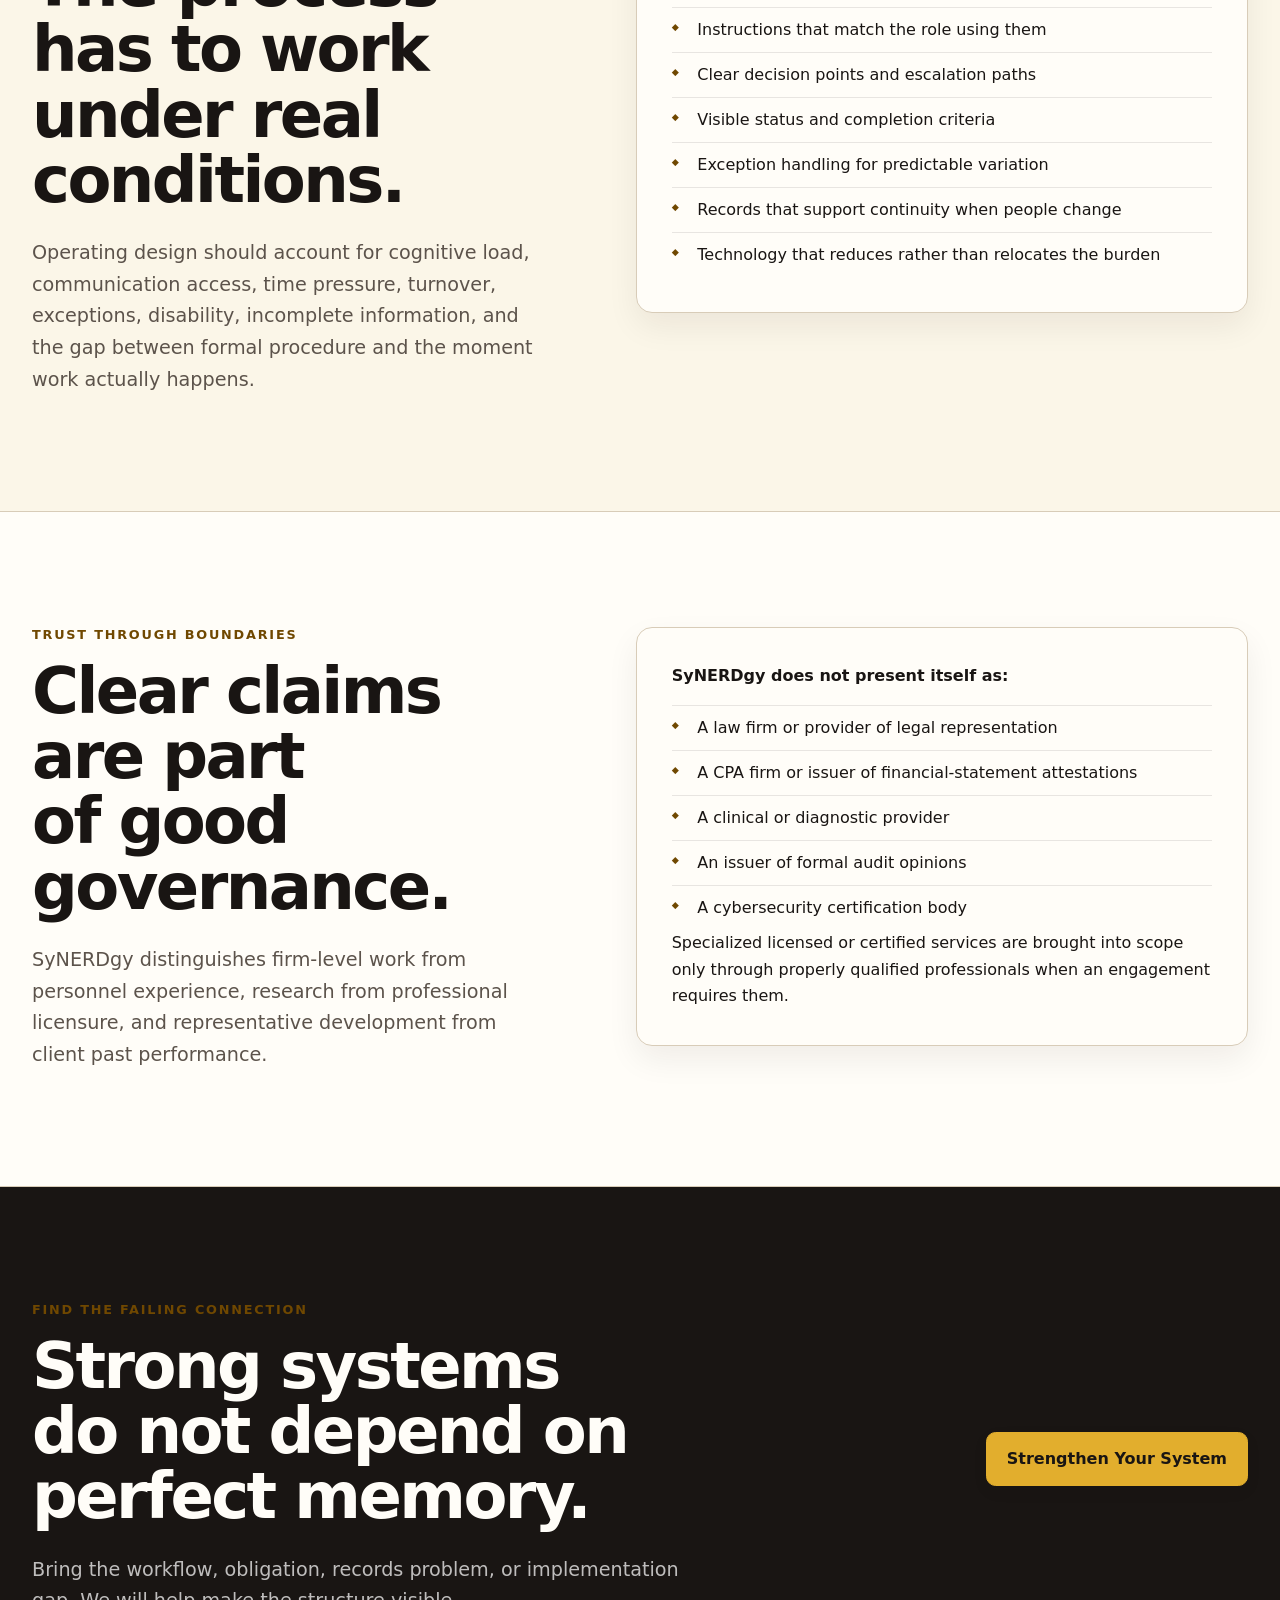
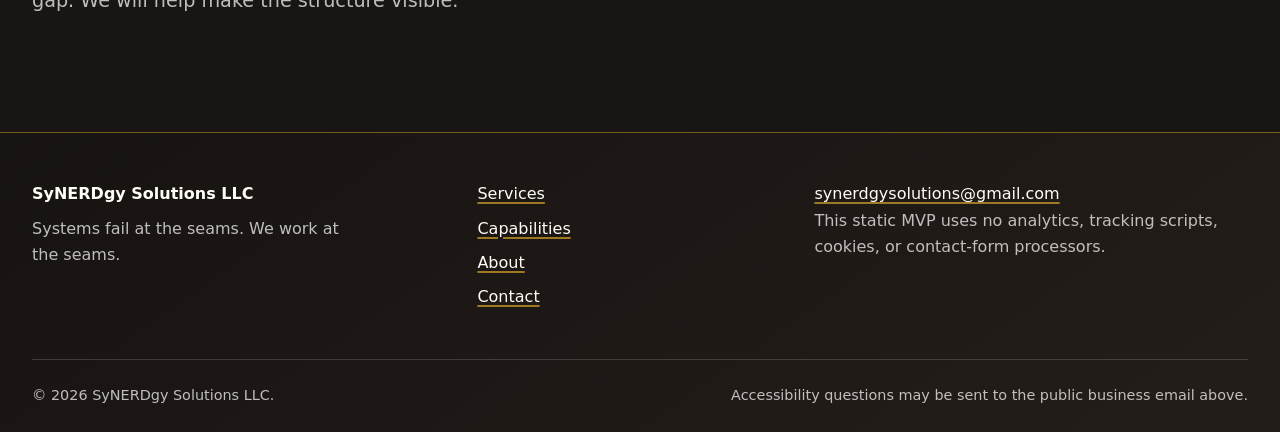
==== commit 992aaa5e: "feat: add domain-neutral site metadata" ====
--- a/about/index.html
+++ b/about/index.html
@@ -5,6 +5,22 @@
   <meta name="viewport" content="width=device-width, initial-scale=1">
   <meta name="description" content="Learn how SyNERDgy Solutions combines systems thinking, controlled delivery, coordinated responsibility, and human-centered operating design.">
   <title>About | SyNERDgy Solutions</title>
+  <meta name="theme-color" content="#11100E">
+  <meta name="color-scheme" content="light">
+  <meta property="og:type" content="website">
+  <meta property="og:site_name" content="SyNERDgy Solutions">
+  <meta property="og:title" content="About | SyNERDgy Solutions">
+  <meta property="og:description" content="Learn how SyNERDgy Solutions combines systems thinking, controlled delivery, coordinated responsibility, and human-centered operating design.">
+  <meta property="og:locale" content="en_US">
+  <meta name="twitter:title" content="About | SyNERDgy Solutions">
+  <meta name="twitter:description" content="Learn how SyNERDgy Solutions combines systems thinking, controlled delivery, coordinated responsibility, and human-centered operating design.">
+  <link rel="icon" href="/assets/images/favicon.svg" type="image/svg+xml">
+  <link rel="icon" href="/assets/images/icon-192.png" sizes="192x192" type="image/png">
+  <link rel="apple-touch-icon" href="/assets/images/apple-touch-icon.png">
+  <link rel="manifest" href="/site.webmanifest">
+  <!-- BEGIN SITE URL METADATA -->
+  <!-- Run: python3 scripts/configure_site_url.py https://your-domain.example -->
+  <!-- END SITE URL METADATA -->
   <link rel="stylesheet" href="/assets/css/styles.css">
   <script src="/assets/js/main.js" defer></script>
 </head>
--- a/assets/css/styles.css
+++ b/assets/css/styles.css
@@ -1,18 +1,46 @@
-/* Phase Two: structural styles for the shared site shell. */
+/* Core visual system for the SyNERDgy Solutions MVP. */
 
 :root {
-  --color-ink: #1f1a17;
-  --color-cream: #fff9ec;
-  --color-gold: #d6a21e;
-  --color-gold-dark: #8a6200;
-  --color-surface: #ffffff;
-  --color-muted: #625b53;
-  --color-border: #d8cdbd;
-  --color-focus: #7a4e00;
-  --content-width: 72rem;
+  color-scheme: light;
+
+  /* Brand colors */
+  --color-ink: #191513;
+  --color-ink-soft: #2a2420;
+  --color-cream: #fbf6e8;
+  --color-cream-deep: #f3ead5;
+  --color-gold: #e2ae2d;
+  --color-gold-strong: #c98b00;
+  --color-gold-dark: #704800;
+  --color-gold-soft: #f8df8e;
+  --color-surface: #fffdf8;
+  --color-surface-muted: #f7f0e1;
+  --color-muted: #5c534b;
+  --color-border: #d8ccb8;
+  --color-border-strong: #bca98b;
+  --color-focus: #5b3700;
+  --color-success: #24613a;
+  --color-danger: #8f2d25;
+
+  /* Typography */
+  --font-sans: Inter, ui-sans-serif, system-ui, -apple-system, BlinkMacSystemFont, "Segoe UI", sans-serif;
+  --font-size-xs: 0.8rem;
+  --font-size-sm: 0.925rem;
+  --font-size-base: 1rem;
+  --font-size-md: 1.125rem;
+  --font-size-lg: 1.375rem;
+  --font-size-xl: 1.75rem;
+  --font-size-2xl: clamp(2rem, 5vw, 3.75rem);
+  --font-size-3xl: clamp(2.65rem, 7.8vw, 5.75rem);
+  --line-height-tight: 1.02;
+  --line-height-body: 1.65;
+
+  /* Layout */
+  --content-width: 76rem;
   --measure: 44rem;
-  --radius-sm: 0.5rem;
-  --radius-md: 1rem;
+  --section-space: clamp(4.5rem, 9vw, 8rem);
+  --header-height: 5rem;
+
+  /* Spacing */
   --space-1: 0.25rem;
   --space-2: 0.5rem;
   --space-3: 0.75rem;
@@ -21,7 +49,22 @@
   --space-6: 2rem;
   --space-7: 3rem;
   --space-8: 4.5rem;
-  --shadow-soft: 0 1rem 2.5rem rgb(31 26 23 / 0.08);
+  --space-9: 6rem;
+  --space-10: 8rem;
+
+  /* Shape and depth */
+  --radius-xs: 0.35rem;
+  --radius-sm: 0.6rem;
+  --radius-md: 1rem;
+  --radius-lg: 1.4rem;
+  --radius-pill: 999px;
+  --shadow-card: 0 0.85rem 2rem rgb(25 21 19 / 0.065);
+  --shadow-soft: 0 1.25rem 3rem rgb(25 21 19 / 0.09);
+  --shadow-lift: 0 1.5rem 3.5rem rgb(25 21 19 / 0.14);
+
+  /* Interaction */
+  --transition-fast: 160ms ease;
+  --transition-standard: 240ms ease;
 }
 
 *,
@@ -31,18 +74,24 @@
 }
 
 html {
-  color-scheme: light;
   scroll-behavior: smooth;
+  scroll-padding-top: calc(var(--header-height) + 1rem);
+  text-size-adjust: 100%;
 }
 
 body {
   margin: 0;
   min-height: 100vh;
-  background: var(--color-cream);
+  background:
+    radial-gradient(circle at 92% 0%, rgb(226 174 45 / 0.12), transparent 24rem),
+    var(--color-cream);
   color: var(--color-ink);
-  font-family: Inter, ui-sans-serif, system-ui, -apple-system, BlinkMacSystemFont, "Segoe UI", sans-serif;
-  font-size: 1rem;
-  line-height: 1.65;
+  font-family: var(--font-sans);
+  font-size: var(--font-size-base);
+  font-synthesis: none;
+  line-height: var(--line-height-body);
+  text-rendering: optimizeLegibility;
+  -webkit-font-smoothing: antialiased;
 }
 
 img,
@@ -82,7 +131,8 @@
 h1 {
   max-width: 17ch;
   margin-bottom: var(--space-5);
-  font-size: clamp(2.35rem, 8vw, 5.5rem);
+  font-size: var(--font-size-3xl);
+  font-weight: 820;
   line-height: 0.98;
   letter-spacing: -0.045em;
 }
@@ -98,7 +148,7 @@
 }
 
 .section {
-  padding-block: clamp(4rem, 10vw, 8rem);
+  padding-block: var(--section-space);
 }
 
 .skip-link {
@@ -118,15 +168,18 @@
 }
 
 .site-header {
-  position: relative;
+  position: sticky;
+  top: 0;
   z-index: 100;
-  border-bottom: 1px solid var(--color-border);
-  background: rgb(255 249 236 / 0.96);
+  border-bottom: 1px solid rgb(112 72 0 / 0.18);
+  background: rgb(251 246 232 / 0.92);
+  box-shadow: 0 0.35rem 1.4rem rgb(25 21 19 / 0.035);
+  backdrop-filter: blur(0.9rem);
 }
 
 .site-header__inner {
   display: flex;
-  min-height: 5rem;
+  min-height: var(--header-height);
   align-items: center;
   justify-content: space-between;
   gap: var(--space-5);
@@ -1577,3 +1630,543 @@
     display: block;
   }
 }
+
+/* Phase Five: finalized visual foundation and accessibility refinement. */
+
+::selection {
+  background: var(--color-gold-soft);
+  color: var(--color-ink);
+}
+
+main {
+  overflow: clip;
+}
+
+h1,
+h2,
+h3 {
+  font-weight: 820;
+  text-wrap: balance;
+}
+
+p,
+li,
+dd {
+  text-wrap: pretty;
+}
+
+button,
+a {
+  -webkit-tap-highlight-color: transparent;
+}
+
+.container {
+  width: min(calc(100% - clamp(2rem, 5vw, 4rem)), var(--content-width));
+}
+
+.section {
+  position: relative;
+  isolation: isolate;
+}
+
+.section--ink {
+  background: linear-gradient(145deg, var(--color-ink) 0%, var(--color-ink-soft) 100%);
+}
+
+.section--gold {
+  background: linear-gradient(135deg, var(--color-gold-soft) 0%, #efc752 100%);
+}
+
+.section--surface {
+  background: var(--color-surface);
+}
+
+.site-header__inner {
+  min-height: var(--header-height);
+}
+
+.brand {
+  position: relative;
+  padding-block: var(--space-2);
+}
+
+.brand::after {
+  display: block;
+  width: 0.48rem;
+  aspect-ratio: 1;
+  margin-left: 0.1rem;
+  transform: rotate(30deg);
+  background: var(--color-gold);
+  clip-path: polygon(25% 6.7%, 75% 6.7%, 100% 50%, 75% 93.3%, 25% 93.3%, 0 50%);
+  content: "";
+}
+
+.brand__name {
+  font-size: 1.42rem;
+  font-weight: 850;
+}
+
+.brand__descriptor {
+  color: var(--color-muted);
+  font-size: var(--font-size-xs);
+}
+
+.site-nav__link {
+  position: relative;
+  border: 1px solid transparent;
+  transition:
+    background-color var(--transition-fast),
+    border-color var(--transition-fast),
+    color var(--transition-fast);
+}
+
+.site-nav__link:hover {
+  border-color: rgb(112 72 0 / 0.16);
+  background: rgb(255 253 248 / 0.82);
+}
+
+.site-nav__link[aria-current="page"] {
+  border-color: rgb(112 72 0 / 0.22);
+  background: var(--color-surface);
+  box-shadow: inset 0 -0.2rem 0 var(--color-gold);
+}
+
+.nav-toggle {
+  min-height: 3rem;
+  border-color: var(--color-border-strong);
+  background: var(--color-surface);
+  box-shadow: 0 0.35rem 1rem rgb(25 21 19 / 0.05);
+  font-weight: 780;
+}
+
+.button {
+  min-height: 3.25rem;
+  gap: var(--space-2);
+  padding: 0.8rem 1.25rem;
+  border-radius: var(--radius-sm);
+  box-shadow: 0 0.35rem 0.9rem rgb(25 21 19 / 0.06);
+  transition:
+    transform var(--transition-fast),
+    box-shadow var(--transition-fast),
+    background-color var(--transition-fast),
+    border-color var(--transition-fast),
+    color var(--transition-fast);
+}
+
+.button:active {
+  transform: translateY(0);
+  box-shadow: none;
+}
+
+.button--primary {
+  border-color: var(--color-ink);
+  background: var(--color-ink);
+}
+
+.button--secondary {
+  border-color: var(--color-border-strong);
+  background: var(--color-surface);
+}
+
+.button--gold {
+  border-color: var(--color-gold);
+  background: var(--color-gold);
+}
+
+.text-link {
+  position: relative;
+  display: inline-flex;
+  align-items: center;
+  gap: var(--space-2);
+  min-height: 2.75rem;
+  font-weight: 800;
+  text-decoration-color: var(--color-gold-dark);
+  transition: gap var(--transition-fast), color var(--transition-fast);
+}
+
+.page-intro--split,
+.home-hero {
+  overflow: hidden;
+  background:
+    linear-gradient(115deg, transparent 58%, rgb(226 174 45 / 0.095) 58%),
+    transparent;
+}
+
+.page-intro--split::after,
+.home-hero::after {
+  position: absolute;
+  z-index: -1;
+  top: -13rem;
+  right: -10rem;
+  width: 31rem;
+  aspect-ratio: 1;
+  transform: rotate(30deg);
+  border: 1px solid rgb(112 72 0 / 0.14);
+  content: "";
+  pointer-events: none;
+}
+
+.page-intro__lead,
+.home-hero__lead {
+  color: var(--color-muted);
+}
+
+.eyebrow {
+  color: var(--color-gold-dark);
+  font-size: var(--font-size-xs);
+  line-height: 1.25;
+}
+
+.page-index,
+.capability-summary,
+.about-profile-card,
+.shell-note,
+.detail-panel,
+.human-system-panel,
+.boundaries-panel,
+.problem-card,
+.service-card,
+.principles-grid article,
+.engagement-card-grid article,
+.work-product-groups article {
+  border-color: var(--color-border);
+  background: var(--color-surface);
+  box-shadow: var(--shadow-card);
+}
+
+.page-index,
+.capability-summary,
+.about-profile-card,
+.shell-note {
+  border-top: 0.28rem solid var(--color-gold);
+}
+
+.section--ink .problem-card {
+  color: var(--color-ink);
+}
+
+.section--ink .problem-card p:not(.card-kicker) {
+  color: var(--color-muted);
+}
+
+.section--ink .problem-card .card-kicker {
+  color: var(--color-gold-dark);
+}
+
+.problem-card,
+.service-card,
+.capability-card,
+.principles-grid article,
+.engagement-card-grid article,
+.leadership-card {
+  transition:
+    border-color var(--transition-standard),
+    box-shadow var(--transition-standard),
+    transform var(--transition-standard);
+}
+
+.detail-panel--accent {
+  border-color: rgb(201 139 0 / 0.5);
+  background: linear-gradient(145deg, #fff9e5, #fbeab5);
+}
+
+.scope-note,
+.proof-boundary {
+  border-left-color: var(--color-gold-strong);
+  background: rgb(226 174 45 / 0.12);
+}
+
+.governance-hive-section {
+  background:
+    radial-gradient(circle at 20% 20%, rgb(226 174 45 / 0.24), transparent 24rem),
+    linear-gradient(135deg, var(--color-cream) 0%, var(--color-cream-deep) 100%);
+}
+
+.contracting-facts {
+  border-color: rgb(112 72 0 / 0.34);
+  background: rgb(112 72 0 / 0.24);
+  box-shadow: var(--shadow-card);
+}
+
+.contracting-facts > div {
+  background: linear-gradient(145deg, #f8d66f, #f3c54f);
+}
+
+.leadership-card {
+  border-color: rgb(112 72 0 / 0.28);
+  background: rgb(255 253 248 / 0.45);
+}
+
+.hive-dashboard {
+  border-color: rgb(255 255 255 / 0.12);
+  background: linear-gradient(155deg, var(--color-ink), #2f2823);
+  box-shadow: var(--shadow-lift);
+}
+
+.hive-dashboard__score {
+  background: linear-gradient(135deg, var(--color-gold-soft), var(--color-gold));
+}
+
+.site-footer {
+  border-top-color: rgb(226 174 45 / 0.45);
+  background:
+    linear-gradient(145deg, #171311, #241e1a);
+}
+
+.site-footer a {
+  text-decoration-color: rgb(226 174 45 / 0.65);
+}
+
+:focus-visible {
+  outline: 0.22rem solid var(--color-focus);
+  outline-offset: 0.22rem;
+  border-radius: var(--radius-xs);
+}
+
+@media (hover: hover) and (pointer: fine) {
+  .button:hover {
+    transform: translateY(-0.14rem);
+    box-shadow: 0 0.8rem 1.5rem rgb(25 21 19 / 0.12);
+  }
+
+  .button--primary:hover {
+    border-color: var(--color-gold-dark);
+    background: var(--color-gold-dark);
+  }
+
+  .button--secondary:hover {
+    border-color: var(--color-gold-dark);
+    background: var(--color-surface-muted);
+  }
+
+  .text-link:hover {
+    gap: var(--space-3);
+    color: var(--color-gold-dark);
+  }
+
+  .problem-card:hover,
+  .service-card:hover,
+  .principles-grid article:hover,
+  .engagement-card-grid article:hover,
+  .leadership-card:hover {
+    border-color: var(--color-border-strong);
+    box-shadow: var(--shadow-soft);
+    transform: translateY(-0.16rem);
+  }
+}
+
+@media (max-width: 72rem) {
+  :root {
+    --section-space: clamp(4rem, 8vw, 6.5rem);
+  }
+
+  .site-nav__list {
+    gap: 0;
+  }
+
+  .site-nav__link {
+    padding-inline: 0.65rem;
+  }
+}
+
+@media (max-width: 52rem) {
+  .site-header {
+    backdrop-filter: none;
+  }
+
+  .js .site-nav {
+    background: var(--color-cream);
+    box-shadow: 0 1.2rem 2rem rgb(25 21 19 / 0.12);
+  }
+
+  .site-nav__link,
+  .site-nav__link--contact {
+    min-height: 3.25rem;
+  }
+
+  .page-intro--split::after,
+  .home-hero::after {
+    right: -18rem;
+    opacity: 0.65;
+  }
+}
+
+@media (max-width: 38rem) {
+  :root {
+    --section-space: 3.75rem;
+  }
+
+  .container {
+    width: min(calc(100% - 1.5rem), var(--content-width));
+  }
+
+  h1 {
+    font-size: clamp(2.45rem, 12vw, 3.85rem);
+  }
+
+  h2 {
+    font-size: clamp(2rem, 9.5vw, 3.1rem);
+  }
+
+  .button-row,
+  .button {
+    width: 100%;
+  }
+
+  .button {
+    padding-inline: 1rem;
+  }
+}
+
+@media (prefers-contrast: more) {
+  :root {
+    --color-muted: #443c36;
+    --color-border: #a69175;
+  }
+
+  .button,
+  .site-nav__link,
+  .detail-panel,
+  .problem-card,
+  .service-card {
+    border-width: 2px;
+  }
+}
+
+@media (prefers-reduced-motion: reduce) {
+  html {
+    scroll-behavior: auto;
+  }
+
+  *,
+  *::before,
+  *::after {
+    scroll-behavior: auto !important;
+    transition-delay: 0s !important;
+    transition-duration: 0.01ms !important;
+    animation-delay: 0s !important;
+    animation-duration: 0.01ms !important;
+    animation-iteration-count: 1 !important;
+  }
+}
+
+@page {
+  margin: 0.65in;
+}
+
+@media print {
+  *,
+  *::before,
+  *::after {
+    box-shadow: none !important;
+    text-shadow: none !important;
+  }
+
+  html {
+    font-size: 10.5pt;
+  }
+
+  body {
+    background: #fff !important;
+    color: #000 !important;
+    line-height: 1.45;
+  }
+
+  .site-header,
+  .site-footer,
+  .skip-link,
+  .nav-toggle,
+  .systems-map,
+  .hive-mark,
+  .governance-hive-visual,
+  .page-index,
+  .button-row,
+  .final-cta,
+  .page-intro--split::after,
+  .home-hero::after {
+    display: none !important;
+  }
+
+  .section,
+  .page-intro,
+  .page-intro--split,
+  .home-hero {
+    min-height: 0 !important;
+    padding-block: 1.25rem !important;
+    background: #fff !important;
+    color: #000 !important;
+  }
+
+  .container {
+    width: 100%;
+    max-width: none;
+  }
+
+  h1,
+  h2,
+  h3 {
+    color: #000 !important;
+    break-after: avoid-page;
+  }
+
+  h1 {
+    font-size: 28pt;
+  }
+
+  h2 {
+    font-size: 20pt;
+  }
+
+  h3 {
+    font-size: 13pt;
+  }
+
+  p,
+  li,
+  dd,
+  dt,
+  .section-heading > p:not(.eyebrow),
+  .section-heading--light > p:not(.eyebrow),
+  .capability-card p,
+  .service-framing__copy,
+  .about-purpose__copy {
+    color: #000 !important;
+  }
+
+  article,
+  .detail-panel,
+  .human-system-panel,
+  .boundaries-panel,
+  .leadership-card,
+  .contracting-facts,
+  .hive-dashboard {
+    break-inside: avoid-page;
+    border: 1px solid #777 !important;
+    background: #fff !important;
+    color: #000 !important;
+  }
+
+  a {
+    color: #000 !important;
+    text-decoration: underline;
+  }
+
+  .capability-statement-callout .button {
+    display: inline !important;
+    min-height: 0;
+    padding: 0;
+    border: 0 !important;
+    background: transparent !important;
+  }
+
+  a[href^="http"]::after {
+    content: " (" attr(href) ")";
+    font-size: 0.85em;
+    overflow-wrap: anywhere;
+  }
+
+  a[href^="mailto:"]::after {
+    content: " (synerdgysolutions@gmail.com)";
+    font-size: 0.85em;
+  }
+}
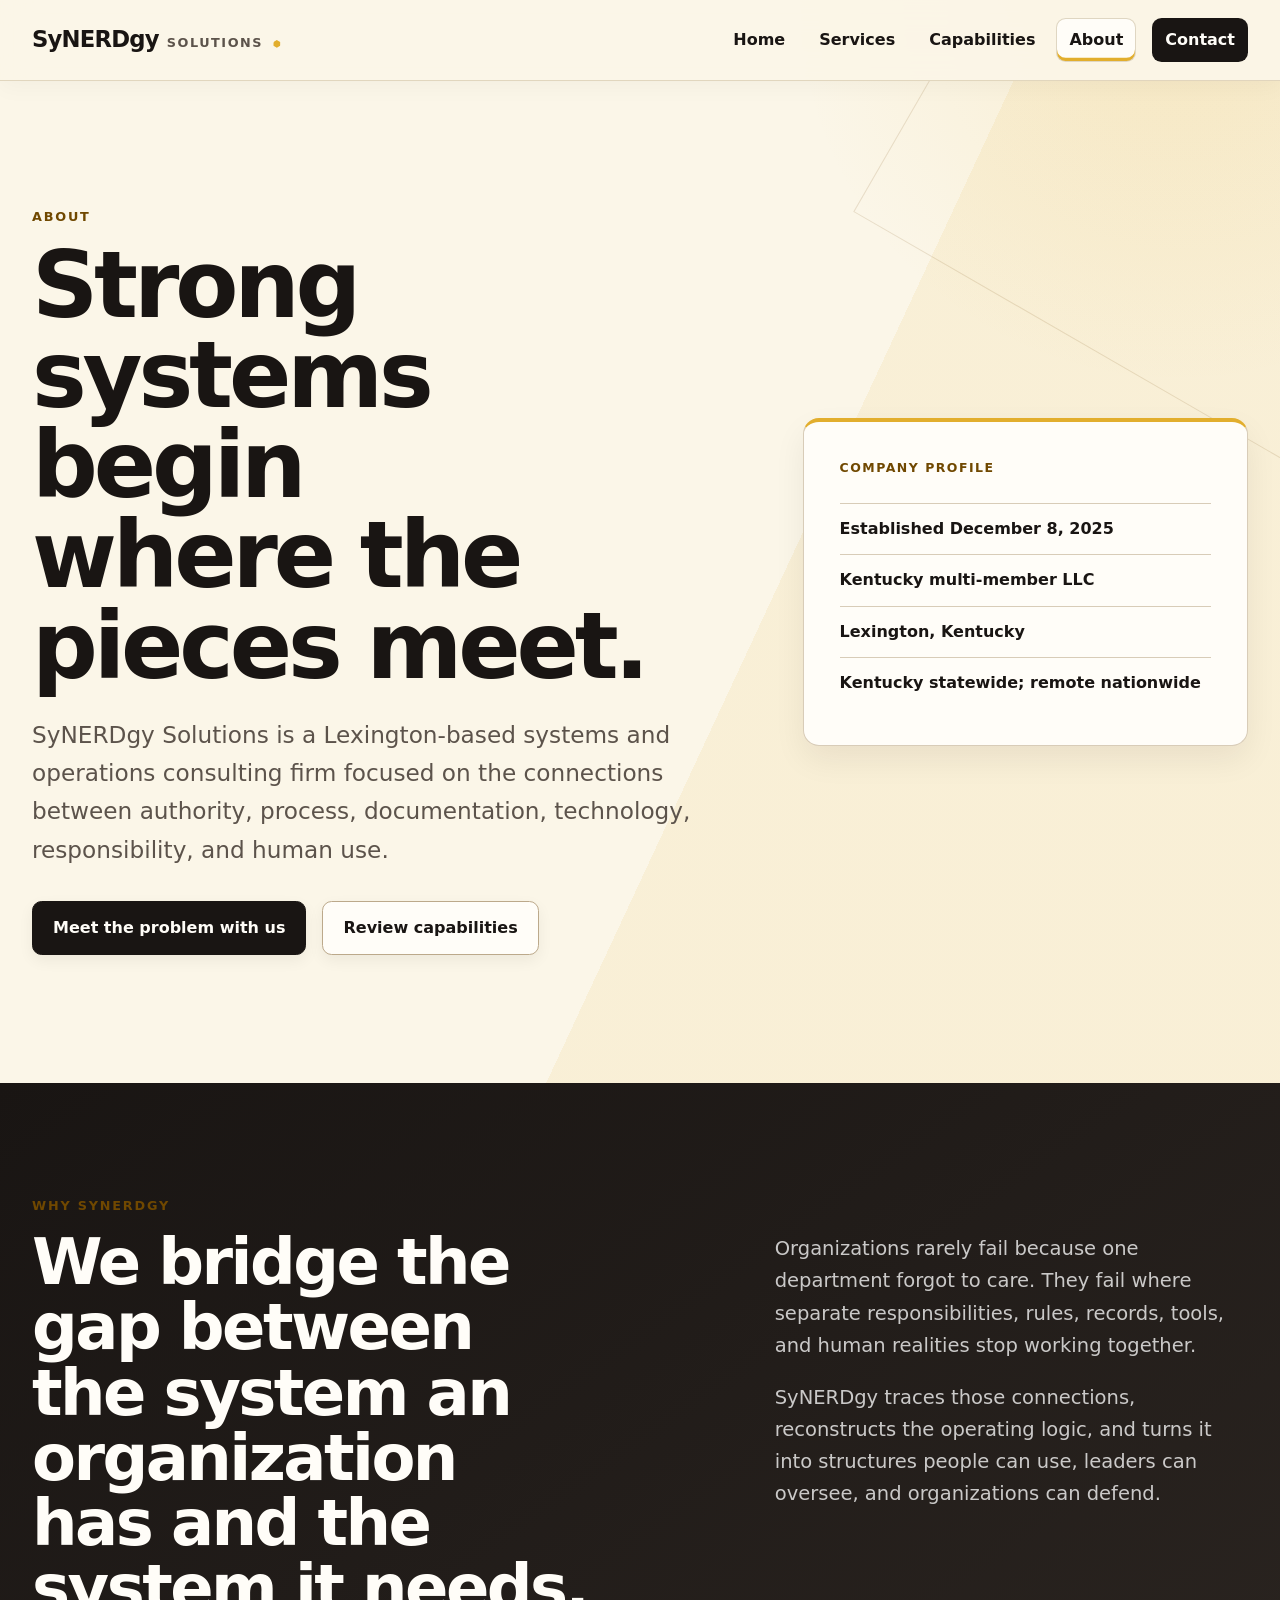
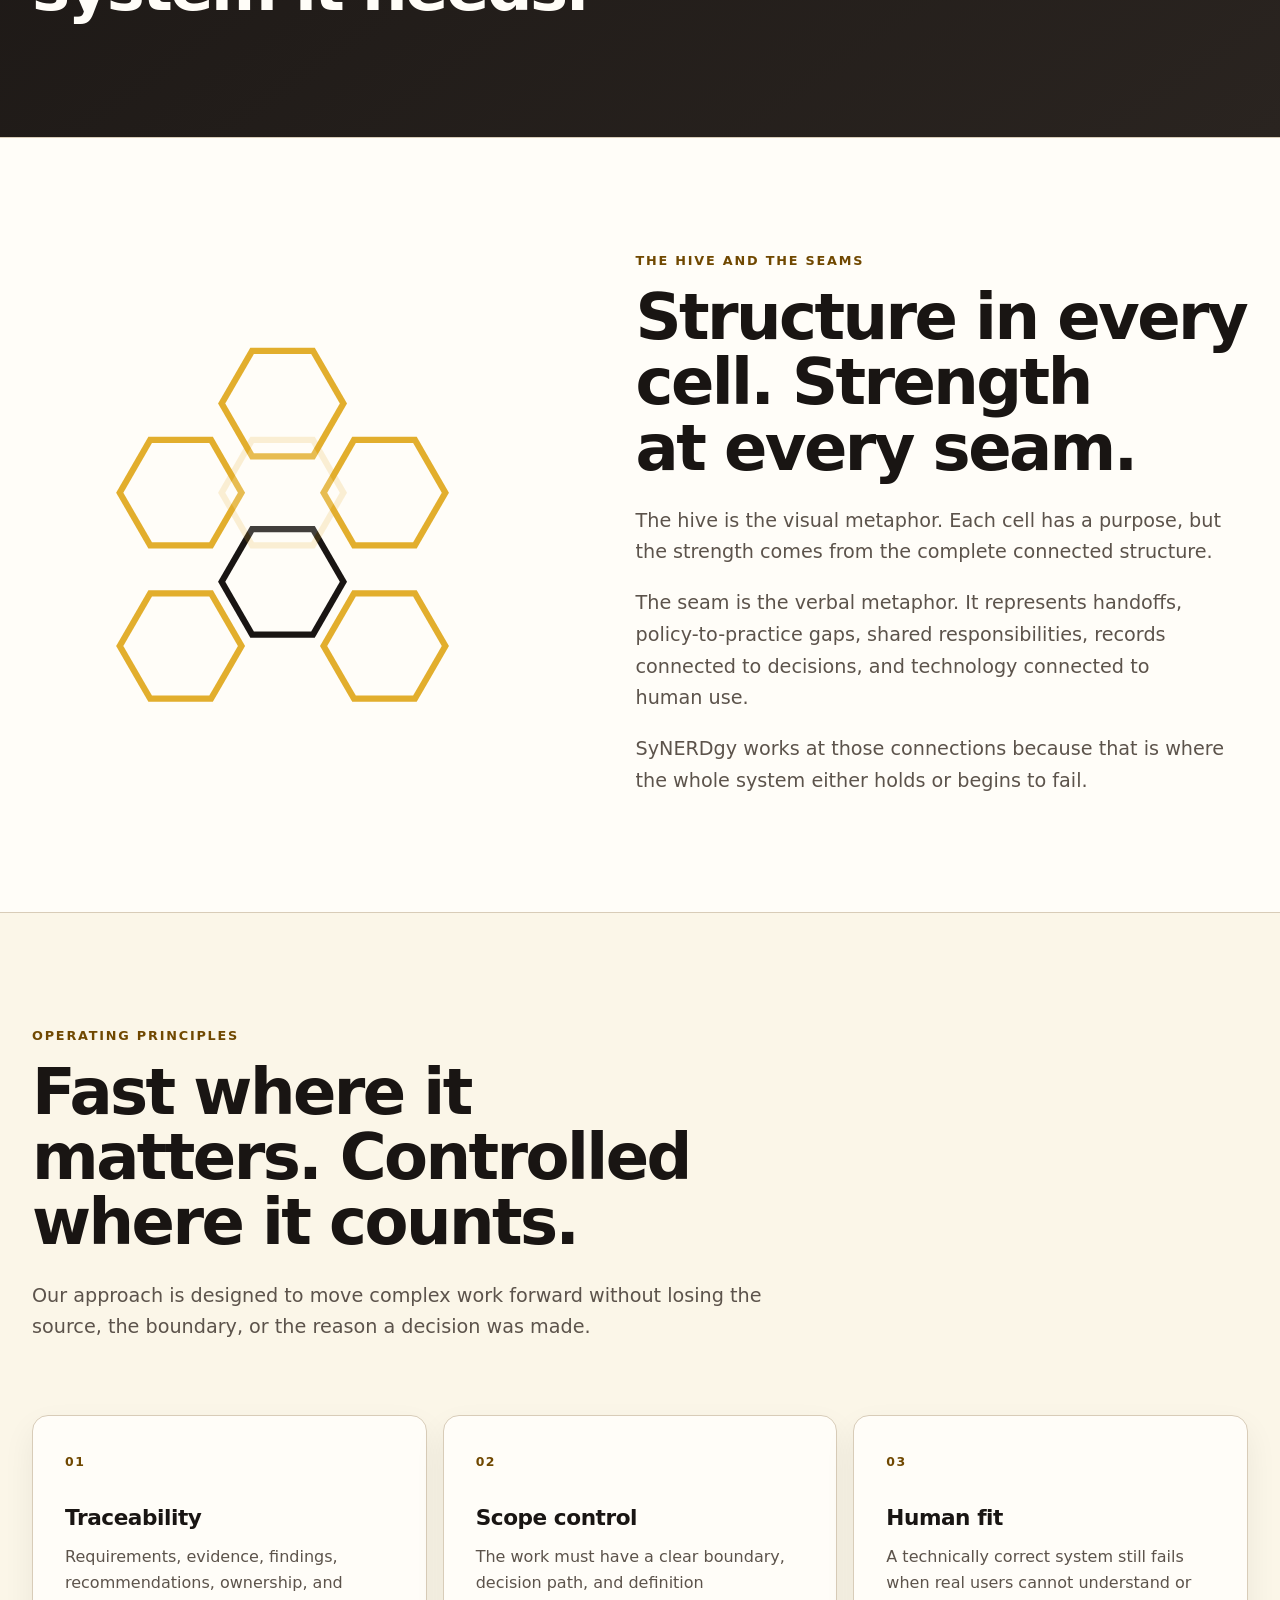
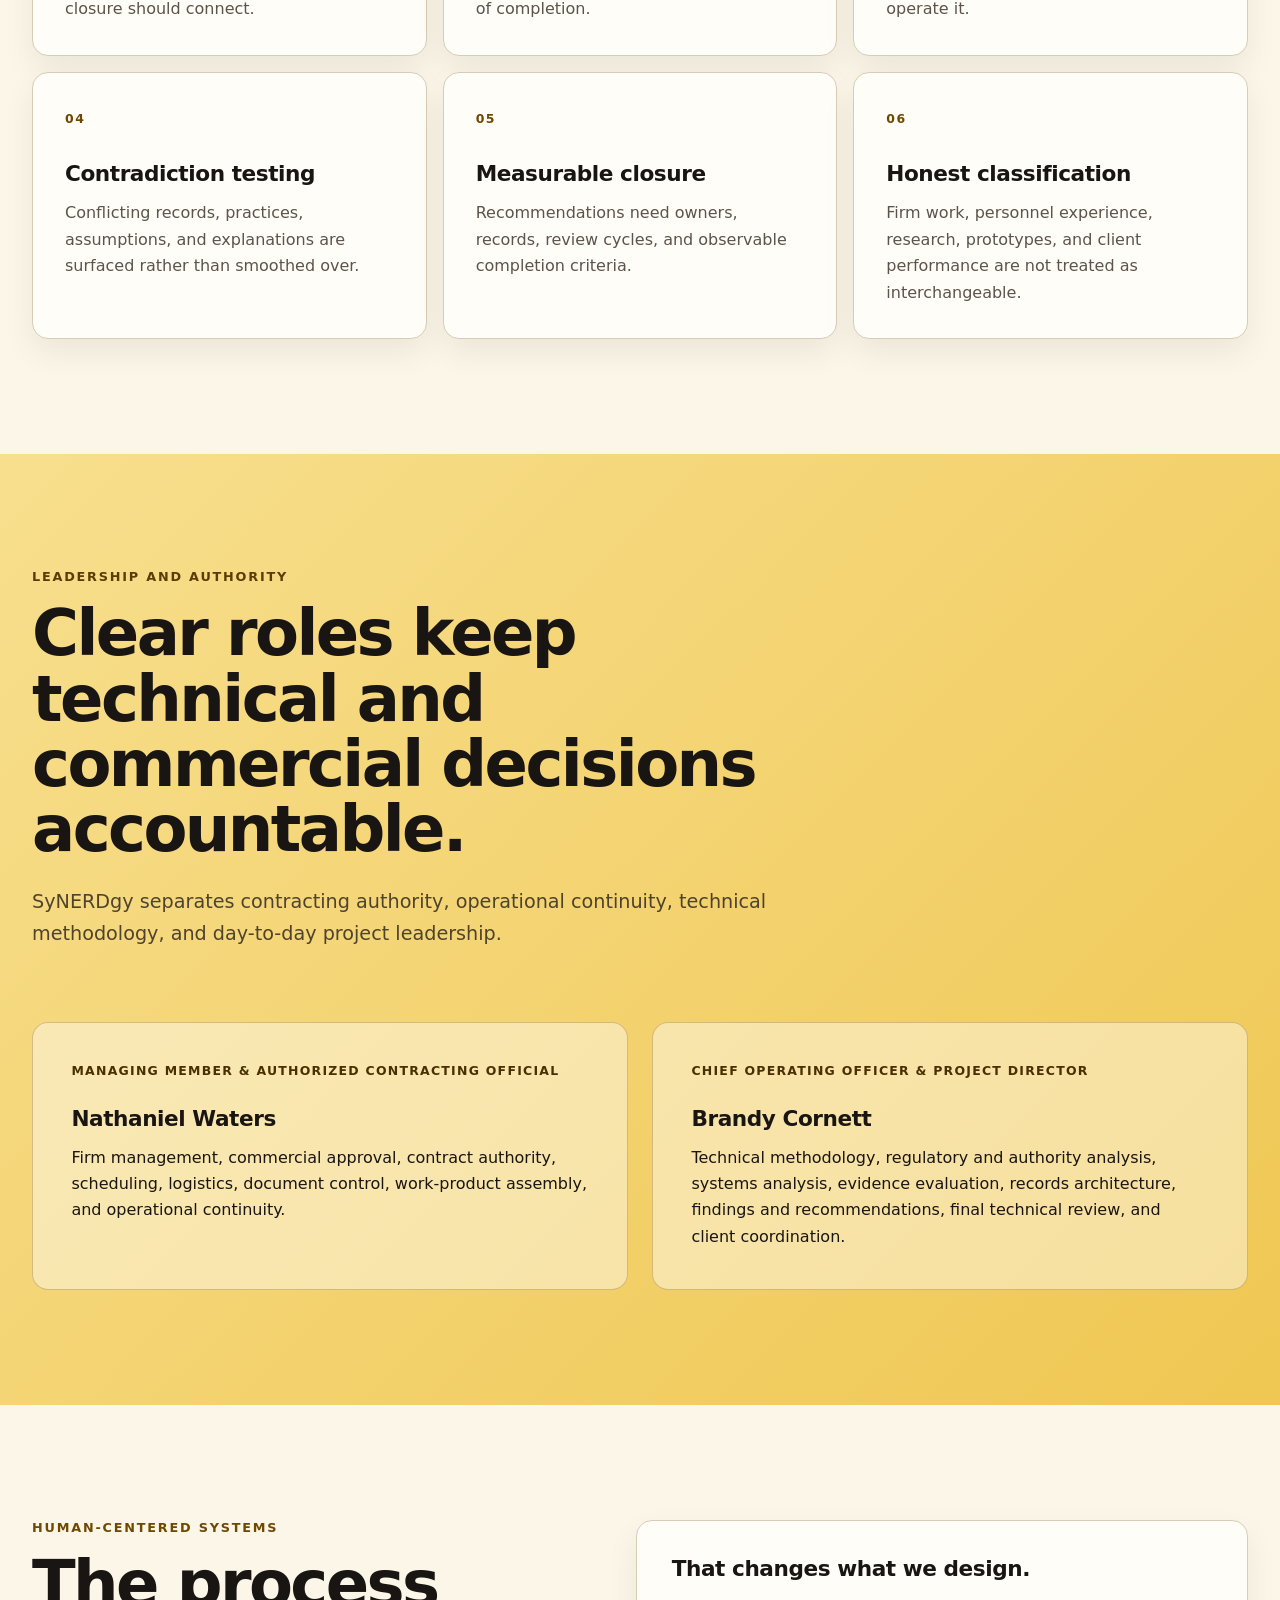
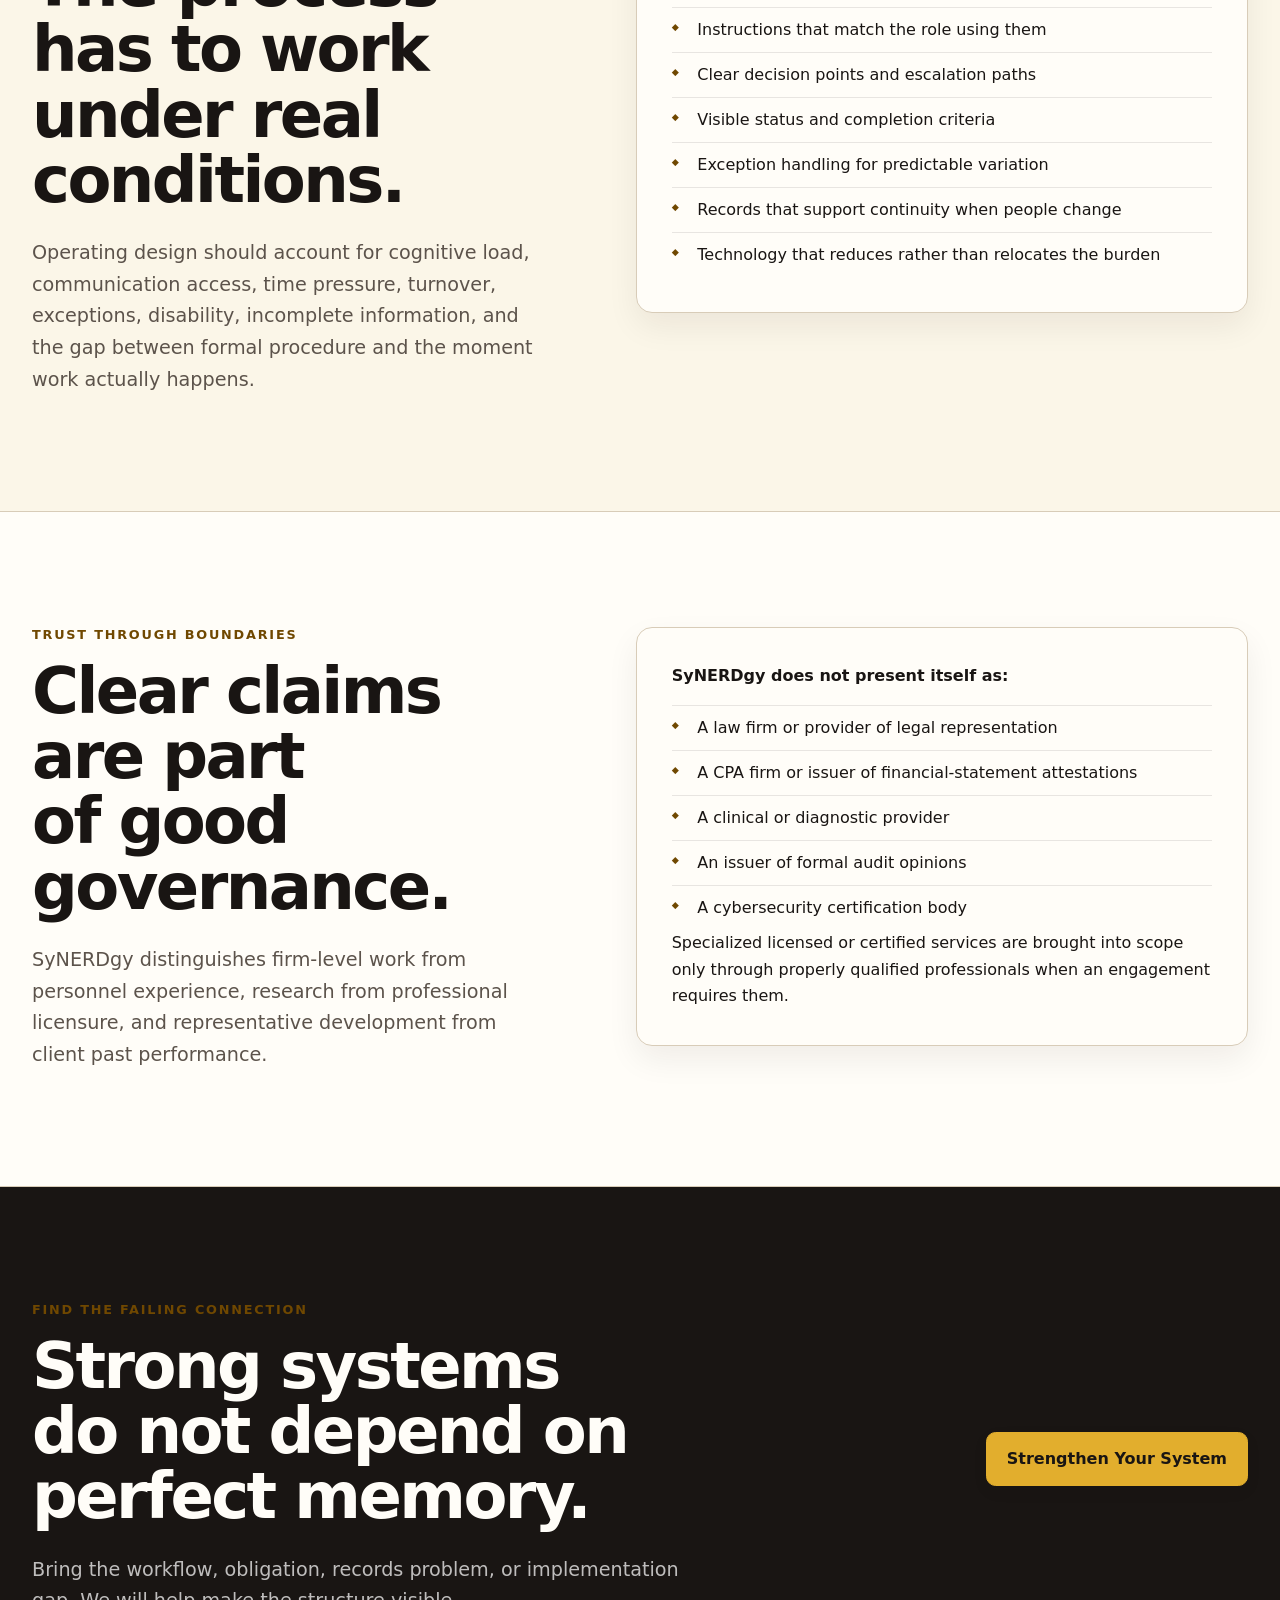
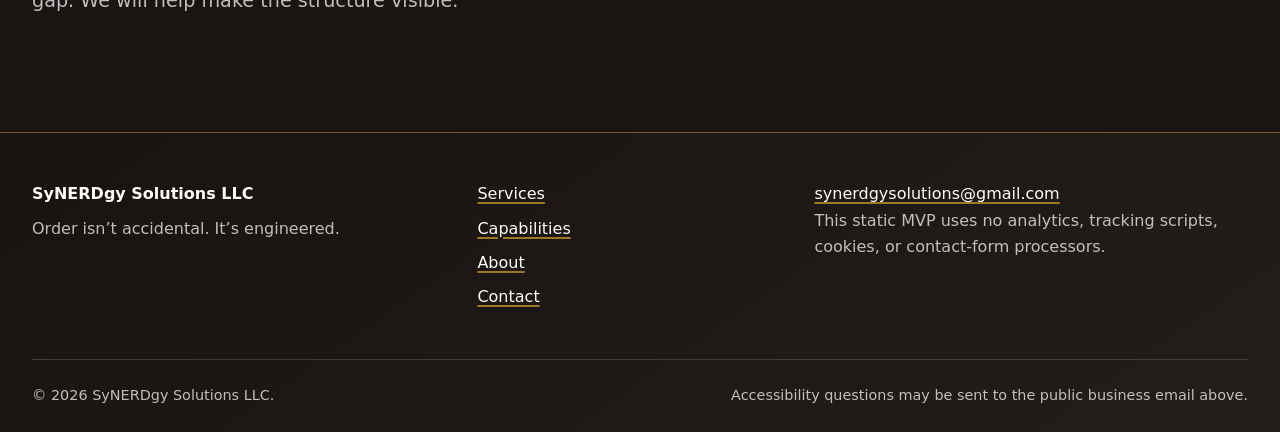
==== commit 92ab3e18: "style: finalize v1.0.8 stylized bee composition" ====
--- a/about/index.html
+++ b/about/index.html
@@ -206,7 +206,7 @@
     <div class="container site-footer__grid">
       <div>
         <p class="site-footer__brand">SyNERDgy Solutions LLC</p>
-        <p class="site-footer__tagline">Systems fail at the seams. We work at the seams.</p>
+        <p class="site-footer__tagline">Order isn’t accidental. It’s engineered.</p>
       </div>
       <nav aria-label="Footer">
         <ul class="footer-nav">
--- a/assets/css/styles.css
+++ b/assets/css/styles.css
@@ -548,9 +548,20 @@
 
 .home-hero__lead {
   max-width: 59ch;
-  margin-bottom: var(--space-6);
+  margin-bottom: var(--space-4);
   color: var(--color-muted);
   font-size: clamp(1.15rem, 2.3vw, 1.5rem);
+}
+
+.home-hero__scope {
+  max-width: 66ch;
+  margin-bottom: var(--space-6);
+  color: var(--color-ink);
+  font-size: clamp(0.74rem, 1.2vw, 0.86rem);
+  font-weight: 800;
+  letter-spacing: 0.085em;
+  line-height: 1.65;
+  text-transform: uppercase;
 }
 
 .button {
@@ -580,114 +591,198 @@
   background: var(--color-surface);
 }
 
-.systems-map {
+.hero-hive {
   position: relative;
-  width: min(100%, 31rem);
-  aspect-ratio: 1;
-  margin-inline: auto;
-}
-
-.systems-map::before {
+  z-index: 1;
+  width: min(58rem, 68vw);
+  min-width: 44rem;
+  aspect-ratio: 1.62;
+  margin-right: -20vw;
+  margin-left: -9rem;
+  pointer-events: none;
+  isolation: isolate;
+}
+
+.hero-hive::before {
   position: absolute;
-  inset: 12%;
-  border: 1px solid rgb(138 98 0 / 0.18);
+  inset: 2% 4% 0 0;
   border-radius: 50%;
+  background:
+    radial-gradient(circle at 54% 46%, rgb(213 153 23 / 0.34), transparent 42%),
+    radial-gradient(circle at 57% 52%, rgb(20 17 14 / 0.18), transparent 68%);
+  filter: blur(1.35rem);
   content: "";
 }
 
-.systems-map::after {
+.hero-hive__comb {
   position: absolute;
-  inset: 27%;
-  border: 1px dashed rgb(138 98 0 / 0.25);
-  border-radius: 50%;
-  content: "";
-}
-
-.systems-map__node {
+  inset: 0;
+  transform: rotate(-1.2deg);
+}
+
+.hero-hive__cell {
+  --cell-fill: #171513;
+  --cell-inner: #090909;
+  --cell-wall: 0.34rem;
   position: absolute;
   z-index: 2;
-  display: grid;
-  min-width: 7.25rem;
-  min-height: 4.3rem;
-  place-items: center;
-  padding: var(--space-3);
-  border: 1px solid var(--color-border);
-  border-radius: var(--radius-md);
-  background: var(--color-surface);
-  box-shadow: var(--shadow-soft);
-  font-size: 0.82rem;
-  font-weight: 800;
-  letter-spacing: 0.04em;
-  text-align: center;
-  text-transform: uppercase;
-}
-
-.systems-map__node--center {
+  width: 19.25%;
+  aspect-ratio: 1.1547;
+  clip-path: polygon(25% 0, 75% 0, 100% 50%, 75% 100%, 25% 100%, 0 50%);
+  background:
+    linear-gradient(145deg, #fff0b6 0%, #d69a19 16%, #7a4700 48%, #edbd4d 76%, #8c5600 100%);
+  filter:
+    drop-shadow(0 0.22rem 0.12rem rgb(255 214 105 / 0.28))
+    drop-shadow(0 0.75rem 0.7rem rgb(22 15 7 / 0.32));
+}
+
+.hero-hive__cell::before {
+  position: absolute;
+  inset: var(--cell-wall);
+  clip-path: inherit;
+  background:
+    radial-gradient(circle at 30% 18%, rgb(255 255 255 / 0.1), transparent 26%),
+    linear-gradient(155deg, #25211d 0%, var(--cell-fill) 34%, var(--cell-inner) 100%);
+  box-shadow: inset 0 0 1.25rem rgb(0 0 0 / 0.72);
+  content: "";
+}
+
+.hero-hive__cell::after {
+  position: absolute;
+  inset: calc(var(--cell-wall) + 0.3rem);
+  clip-path: inherit;
+  background:
+    linear-gradient(90deg, transparent 46%, rgb(222 164 37 / 0.48) 47% 49%, transparent 50%) 10% 18% / 48% 19% no-repeat,
+    linear-gradient(30deg, transparent 47%, rgb(222 164 37 / 0.38) 48% 50%, transparent 51%) 31% 45% / 54% 22% no-repeat,
+    linear-gradient(-30deg, transparent 47%, rgb(222 164 37 / 0.34) 48% 50%, transparent 51%) 57% 68% / 44% 20% no-repeat,
+    radial-gradient(circle, #dca82e 0 0.1rem, transparent 0.12rem) 20% 18% / 34% 34%;
+  opacity: 0.24;
+  content: "";
+}
+
+.hero-hive__cell--circuit::after { opacity: 0.88; }
+
+.hero-hive__cell--dark {
+  --cell-fill: #11100f;
+  --cell-inner: #030303;
+}
+
+.hero-hive__cell--dark::before {
+  background:
+    radial-gradient(circle at 28% 18%, rgb(255 255 255 / 0.07), transparent 25%),
+    linear-gradient(155deg, #1d1a17, #080706 72%);
+}
+
+.hero-hive__cell--honey {
+  --cell-wall: 0.42rem;
+  --cell-fill: #d79705;
+  --cell-inner: #9a5900;
+}
+
+.hero-hive__cell--honey::before {
+  background:
+    radial-gradient(circle at 34% 26%, rgb(255 244 179 / 0.86), transparent 11%),
+    repeating-radial-gradient(circle at 50% 50%, rgb(255 240 158 / 0.18) 0 0.13rem, transparent 0.14rem 0.57rem),
+    linear-gradient(145deg, #f2c347 0%, #d99405 58%, #8b4e00 100%);
+  box-shadow:
+    inset 0 0 1rem rgb(93 46 0 / 0.56),
+    inset 0 0 0 1px rgb(255 236 163 / 0.35);
+}
+
+/* Dense staggered packing: shared walls overlap slightly so the cluster reads
+   as one organic comb rather than a row of isolated hexagon cards. */
+.hero-hive__cell--01 { top: 38.0%; left: -8.0%; }
+.hero-hive__cell--02 { top: 24.8%; left: 6.1%; }
+.hero-hive__cell--03 { top: 51.0%; left: 6.1%; }
+.hero-hive__cell--04 { top: 11.7%; left: 20.2%; }
+.hero-hive__cell--05 { top: 37.9%; left: 20.2%; }
+.hero-hive__cell--06 { top: 64.1%; left: 20.2%; }
+.hero-hive__cell--07 { top: 24.8%; left: 34.3%; }
+.hero-hive__cell--08 { top: 51.0%; left: 34.3%; }
+.hero-hive__cell--09 { top: 77.2%; left: 34.3%; }
+.hero-hive__cell--10 { top: 11.7%; left: 48.4%; }
+.hero-hive__cell--11 { top: 37.9%; left: 48.4%; }
+.hero-hive__cell--12 { top: 64.1%; left: 48.4%; }
+.hero-hive__cell--13 { top: 24.8%; left: 62.5%; }
+.hero-hive__cell--14 { top: 51.0%; left: 62.5%; }
+.hero-hive__cell--15 { top: 11.7%; left: 76.6%; }
+.hero-hive__cell--16 { top: 37.9%; left: 76.6%; }
+.hero-hive__cell--17 { top: 64.1%; left: 76.6%; }
+.hero-hive__cell--18 { top: 24.8%; left: 90.7%; }
+.hero-hive__cell--19 { top: 51.0%; left: 90.7%; }
+.hero-hive__cell--20 { top: -1.4%; left: 62.5%; }
+.hero-hive__cell--21 { top: -1.4%; left: 34.3%; }
+.hero-hive__cell--22 { top: 77.2%; left: 62.5%; }
+
+.hero-hive__cell--01,
+.hero-hive__cell--03,
+.hero-hive__cell--06,
+.hero-hive__cell--09,
+.hero-hive__cell--18,
+.hero-hive__cell--19 {
+  --cell-wall: 0.22rem;
+  opacity: 0.82;
+}
+
+.hero-hive__cell--04,
+.hero-hive__cell--10,
+.hero-hive__cell--11,
+.hero-hive__cell--16,
+.hero-hive__cell--20,
+.hero-hive__cell--21 {
+  --cell-wall: 0.45rem;
+}
+
+.hero-hive__trace {
+  position: absolute;
+  z-index: 0;
+  height: 2px;
+  background: linear-gradient(90deg, transparent, #d5a126 12% 88%, transparent);
+  opacity: 0.88;
+  box-shadow: 0 0 0.45rem rgb(213 161 38 / 0.22);
+}
+
+.hero-hive__trace::before,
+.hero-hive__trace::after {
+  position: absolute;
   top: 50%;
-  left: 50%;
-  min-width: 8.5rem;
-  min-height: 8.5rem;
-  transform: translate(-50%, -50%);
+  width: 0.58rem;
+  aspect-ratio: 1;
+  transform: translateY(-50%);
+  border: 2px solid #c88c12;
   border-radius: 50%;
-  background: var(--color-ink);
-  color: var(--color-surface);
-}
-
-.systems-map__node--people {
-  top: 0;
-  left: 50%;
-  transform: translateX(-50%);
-}
-
-.systems-map__node--process {
-  top: 24%;
-  right: 0;
-}
-
-.systems-map__node--requirements {
-  right: 5%;
-  bottom: 6%;
-}
-
-.systems-map__node--records {
-  bottom: 6%;
-  left: 5%;
-}
-
-.systems-map__node--technology {
-  top: 24%;
-  left: 0;
-}
-
-.systems-map__line {
+  background: var(--color-canvas);
+  box-shadow: 0 0 0.45rem rgb(213 161 38 / 0.28);
+  content: "";
+}
+
+.hero-hive__trace::before { left: 0; }
+.hero-hive__trace::after { right: 0; }
+.hero-hive__trace--one { top: 27%; right: -5%; width: 30%; }
+.hero-hive__trace--two { top: 44%; right: -9%; width: 36%; }
+.hero-hive__trace--three { top: 70%; right: -2%; width: 31%; }
+.hero-hive__trace--four { top: 73%; left: -8%; width: 26%; }
+
+.hero-hive__seam {
   position: absolute;
   z-index: 1;
-  top: 50%;
+  bottom: -25%;
+  left: 52%;
+  width: 2px;
+  height: 35%;
+  background: linear-gradient(#d5a126, transparent);
+}
+
+.hero-hive__seam::before {
+  position: absolute;
+  top: -0.42rem;
   left: 50%;
-  width: 35%;
-  height: 1px;
-  transform-origin: left center;
-  background: var(--color-gold-dark);
-}
-
-.systems-map__line--one {
-  transform: rotate(-90deg);
-}
-
-.systems-map__line--two {
-  transform: rotate(-20deg);
-}
-
-.systems-map__line--three {
-  transform: rotate(45deg);
-}
-
-.systems-map__line--four {
-  transform: rotate(135deg);
-}
-
-.systems-map__line--five {
-  transform: rotate(200deg);
+  width: 0.9rem;
+  aspect-ratio: 1;
+  transform: translateX(-50%) rotate(30deg);
+  border: 3px solid #bf8210;
+  background: var(--color-canvas);
+  content: "";
 }
 
 .problem-grid,
@@ -946,8 +1041,18 @@
     grid-template-columns: 1fr;
   }
 
-  .systems-map {
-    width: min(100%, 26rem);
+  .hero-hive {
+    position: absolute;
+    top: 8%;
+    right: -25rem;
+    width: 46rem;
+    min-width: 46rem;
+    margin: 0;
+    opacity: 0.58;
+  }
+
+  .home-hero__grid {
+    position: relative;
   }
 
   .problem-grid,
@@ -969,8 +1074,14 @@
     grid-template-columns: 1fr;
   }
 
-  .systems-map {
-    display: none;
+  .hero-hive {
+    top: 28%;
+    right: -38rem;
+    opacity: 0.16;
+  }
+
+  .home-hero__content {
+    max-width: 43rem;
   }
 
   .final-cta__inner {
@@ -996,7 +1107,7 @@
 }
 
 @media print {
-  .systems-map,
+  .hero-hive,
   .hive-mark,
   .final-cta .button {
     display: none;
@@ -2076,7 +2187,7 @@
   .site-footer,
   .skip-link,
   .nav-toggle,
-  .systems-map,
+  .hero-hive,
   .hive-mark,
   .governance-hive-visual,
   .page-index,
@@ -2170,3 +2281,713 @@
     font-size: 0.85em;
   }
 }
+
+/* ========================================================================== 
+   Expanded-logo homepage direction
+   Dark chocolate canvas, dimensional metallic honeycomb, circuit seams, and
+   the signature honey drop. This block intentionally overrides the earlier
+   light MVP treatment without changing the interior-page system.
+   ========================================================================== */
+
+body.home-page {
+  --home-chocolate: #0b0807;
+  --home-chocolate-soft: #14100d;
+  --home-panel: #100c0a;
+  --home-ivory: #f8edda;
+  --home-muted: #c9baa7;
+  --home-gold: #d79a20;
+  --home-gold-bright: #f0c45b;
+  --home-gold-dark: #754208;
+  color-scheme: dark;
+  background:
+    radial-gradient(circle at 75% 9%, rgb(154 85 10 / 0.16), transparent 25rem),
+    radial-gradient(circle at 12% 34%, rgb(255 205 92 / 0.035), transparent 30rem),
+    linear-gradient(180deg, #0b0807 0%, #0d0908 50%, #090706 100%);
+  color: var(--home-ivory);
+}
+
+.home-page .site-header {
+  border-bottom-color: rgb(215 154 32 / 0.3);
+  background:
+    linear-gradient(180deg, rgb(14 10 8 / 0.97), rgb(10 7 6 / 0.92));
+  box-shadow:
+    0 0.6rem 2.2rem rgb(0 0 0 / 0.42),
+    inset 0 -1px rgb(255 211 105 / 0.035);
+}
+
+.home-page .brand__name {
+  background: linear-gradient(180deg, #fff0ba 0%, #dc9e28 38%, #7c4307 76%, #edc662 100%);
+  color: transparent;
+  font-family: Georgia, "Times New Roman", serif;
+  font-size: 1.55rem;
+  font-weight: 700;
+  letter-spacing: -0.045em;
+  text-shadow: 0 0.16rem 0.8rem rgb(214 146 26 / 0.2);
+  -webkit-background-clip: text;
+  background-clip: text;
+}
+
+.home-page .brand__descriptor {
+  color: #d4b16f;
+  font-size: 0.68rem;
+  letter-spacing: 0.24em;
+}
+
+.home-page .site-nav__link {
+  color: #f0e5d4;
+}
+
+.home-page .site-nav__link:hover,
+.home-page .site-nav__link[aria-current="page"] {
+  background: rgb(255 255 255 / 0.045);
+  box-shadow: inset 0 -0.16rem 0 var(--home-gold);
+}
+
+.home-page .site-nav__link--contact,
+.home-page .site-nav__link--contact:hover,
+.home-page .site-nav__link--contact[aria-current="page"] {
+  border: 1px solid rgb(232 178 59 / 0.62);
+  background: linear-gradient(180deg, #21170d, #120d09);
+  color: #f8e9ca;
+  box-shadow:
+    inset 0 0 0 1px rgb(255 222 137 / 0.05),
+    0 0.45rem 1.1rem rgb(0 0 0 / 0.26);
+}
+
+.home-page .nav-toggle {
+  border-color: rgb(231 175 50 / 0.58);
+  color: #f4e7d0;
+}
+
+.home-page main {
+  overflow: hidden;
+  background:
+    linear-gradient(90deg, transparent 0 5%, rgb(216 153 30 / 0.026) 5% 5.1%, transparent 5.1% 94.9%, rgb(216 153 30 / 0.026) 94.9% 95%, transparent 95%),
+    transparent;
+}
+
+.home-page main > .section {
+  position: relative;
+  isolation: isolate;
+  border-bottom: 1px solid rgb(215 154 32 / 0.24);
+  background:
+    radial-gradient(circle at 82% 15%, rgb(215 154 32 / 0.055), transparent 24rem),
+    linear-gradient(180deg, rgb(18 13 10 / 0.62), rgb(8 6 5 / 0.72));
+  color: var(--home-ivory);
+}
+
+.home-page main > .section::before {
+  position: absolute;
+  z-index: -1;
+  inset: 0;
+  background:
+    linear-gradient(90deg, transparent 0 12%, rgb(212 147 25 / 0.04) 12% 12.08%, transparent 12.08% 88%, rgb(212 147 25 / 0.04) 88% 88.08%, transparent 88.08%),
+    radial-gradient(circle at 1.5rem 1.5rem, rgb(226 170 51 / 0.08) 0 1px, transparent 1.5px) 0 0 / 3rem 3rem;
+  opacity: 0.54;
+  content: "";
+  pointer-events: none;
+}
+
+.home-page .home-hero {
+  min-height: calc(100svh - var(--header-height));
+  padding-block: clamp(4rem, 8vw, 7.5rem);
+  background:
+    radial-gradient(ellipse at 78% 49%, rgb(213 142 14 / 0.2), transparent 31rem),
+    radial-gradient(ellipse at 63% 48%, rgb(255 226 156 / 0.04), transparent 30rem),
+    linear-gradient(105deg, #0b0807 0 47%, #100b08 67%, #090706 100%);
+}
+
+.home-page .home-hero::before {
+  background:
+    linear-gradient(90deg, transparent, rgb(215 154 32 / 0.06), transparent) 50% 96% / 86% 1px no-repeat,
+    radial-gradient(circle at 14% 14%, rgb(239 190 77 / 0.05), transparent 17rem);
+  opacity: 1;
+}
+
+.home-page .home-hero::after {
+  top: -17rem;
+  right: -13rem;
+  width: 38rem;
+  border-color: rgb(221 162 38 / 0.09);
+  box-shadow: 0 0 0 5rem rgb(225 160 30 / 0.012);
+}
+
+.home-page .home-hero__grid {
+  grid-template-columns: minmax(22rem, 0.86fr) minmax(35rem, 1.42fr);
+  gap: clamp(1.5rem, 3.5vw, 4.5rem);
+}
+
+.home-page .home-hero__content {
+  z-index: 5;
+  padding-block: 1rem;
+}
+
+.home-page .home-hero .eyebrow {
+  color: #e6b447;
+  text-shadow: 0 0 1rem rgb(219 151 26 / 0.23);
+}
+
+.home-page .home-hero h1 {
+  max-width: 11.8ch;
+  color: #fbf2e4;
+  font-size: clamp(3.4rem, 6.1vw, 6.5rem);
+  font-weight: 760;
+  line-height: 0.93;
+  letter-spacing: -0.055em;
+  text-wrap: balance;
+  text-shadow: 0 0.2rem 1.4rem rgb(0 0 0 / 0.55);
+}
+
+.home-page .home-hero__lead {
+  max-width: 52ch;
+  color: var(--home-muted);
+  font-size: clamp(1.05rem, 1.55vw, 1.3rem);
+}
+
+.home-page .home-hero__scope {
+  color: #d6b878;
+  letter-spacing: 0.105em;
+}
+
+.home-page .button--primary {
+  border-color: #e2a936;
+  background: linear-gradient(180deg, #e9b94c, #c27a08);
+  color: #130c05;
+  box-shadow:
+    inset 0 1px rgb(255 244 198 / 0.45),
+    0 0.75rem 1.8rem rgb(0 0 0 / 0.36),
+    0 0 1.2rem rgb(215 142 21 / 0.13);
+}
+
+.home-page .button--primary:hover {
+  border-color: #f2d179;
+  background: linear-gradient(180deg, #f1ca65, #d58b0d);
+}
+
+.home-page .button--secondary {
+  border-color: rgb(229 174 52 / 0.64);
+  background: rgb(17 12 9 / 0.8);
+  color: #f3e6d1;
+  box-shadow: inset 0 0 0 1px rgb(255 220 137 / 0.04);
+}
+
+.home-page .button--secondary:hover {
+  background: #1c130c;
+  color: #fff2db;
+}
+
+/* Hero comb: dense shared-wall geometry, rendered entirely in CSS. */
+.home-page .hero-hive {
+  width: min(69rem, 71vw);
+  min-width: 58rem;
+  aspect-ratio: 1.66;
+  margin-right: -25vw;
+  margin-left: -6.5rem;
+  filter: saturate(1.08) contrast(1.04);
+}
+
+.home-page .hero-hive::before {
+  inset: 2% -3% -5% 1%;
+  border-radius: 48%;
+  background:
+    radial-gradient(circle at 49% 49%, rgb(241 181 47 / 0.17), transparent 39%),
+    radial-gradient(circle at 58% 42%, rgb(255 228 164 / 0.075), transparent 19%),
+    radial-gradient(circle at 50% 50%, rgb(0 0 0 / 0.82), transparent 72%);
+  filter: blur(1.65rem);
+}
+
+.home-page .hero-hive__comb {
+  inset: 1% -2% -7% 0;
+  transform: rotate(-1.1deg);
+}
+
+.home-page .hero-hive__cell {
+  --cell-fill-a: #211a15;
+  --cell-fill-b: #090706;
+  --cell-fill-c: #15100d;
+  --cell-wall: 0.34rem;
+  --cell-highlight: rgb(255 232 173 / 0.1);
+  width: 15.45%;
+  background:
+    linear-gradient(145deg, #6b3703 0%, #f0c25b 13%, #9b5708 31%, #f0c55f 54%, #6c3805 75%, #d9971b 100%);
+  filter:
+    drop-shadow(0 0.18rem 0.08rem rgb(255 221 139 / 0.22))
+    drop-shadow(0 0.72rem 0.58rem rgb(0 0 0 / 0.72));
+}
+
+.home-page .hero-hive__cell::before {
+  inset: var(--cell-wall);
+  background:
+    radial-gradient(circle at 32% 18%, var(--cell-highlight), transparent 20%),
+    radial-gradient(circle at 68% 78%, rgb(214 142 27 / 0.06), transparent 28%),
+    linear-gradient(145deg, var(--cell-fill-a), var(--cell-fill-b) 62%, var(--cell-fill-c));
+  box-shadow:
+    inset 0 0 0 1px rgb(42 23 7 / 0.95),
+    inset 0 0 0 3px rgb(245 188 66 / 0.15),
+    inset 0 0 1.35rem rgb(0 0 0 / 0.82),
+    inset 0 0.18rem 0.7rem rgb(255 228 163 / 0.04);
+}
+
+.home-page .hero-hive__cell::after {
+  inset: calc(var(--cell-wall) + 0.35rem);
+  background:
+    linear-gradient(90deg, transparent 0 47%, rgb(207 145 29 / 0.65) 47.5% 49%, transparent 49.5%) 14% 19% / 45% 24% no-repeat,
+    linear-gradient(31deg, transparent 0 47%, rgb(207 145 29 / 0.55) 47.5% 49%, transparent 49.5%) 38% 46% / 54% 24% no-repeat,
+    linear-gradient(-31deg, transparent 0 47%, rgb(207 145 29 / 0.5) 47.5% 49%, transparent 49.5%) 63% 70% / 48% 23% no-repeat,
+    radial-gradient(circle, #e6b43d 0 0.11rem, transparent 0.13rem) 20% 18% / 34% 34%;
+  opacity: 0.22;
+  filter: drop-shadow(0 0 0.25rem rgb(219 154 30 / 0.17));
+}
+
+.home-page .hero-hive__cell--circuit::after {
+  opacity: 0.76;
+}
+
+.home-page .hero-hive__cell--dark,
+.home-page .hero-hive__cell--17 {
+  --cell-fill-a: #14100d;
+  --cell-fill-b: #010101;
+  --cell-fill-c: #080605;
+  --cell-wall: 0.43rem;
+}
+
+.home-page .hero-hive__cell--cream {
+  --cell-fill-a: #fff2c9;
+  --cell-fill-b: #d6b06e;
+  --cell-fill-c: #f2dba7;
+  --cell-highlight: rgb(255 255 255 / 0.62);
+  --cell-wall: 0.42rem;
+}
+
+.home-page .hero-hive__cell--cream::before {
+  background:
+    radial-gradient(circle at 31% 20%, rgb(255 255 255 / 0.62), transparent 18%),
+    linear-gradient(145deg, #fff4d0 0%, #d8b472 60%, #f7e3b4 100%);
+  box-shadow:
+    inset 0 0 0 1px rgb(102 61 13 / 0.72),
+    inset 0 0 0 3px rgb(255 249 220 / 0.32),
+    inset 0 0 1.05rem rgb(95 53 9 / 0.28);
+}
+
+.home-page .hero-hive__cell--cream::after,
+.home-page .hero-hive__cell--honey::after {
+  background:
+    linear-gradient(30deg, rgb(255 246 205 / 0.23) 12%, transparent 12.5%, transparent 87%, rgb(255 246 205 / 0.23) 87.5%, rgb(255 246 205 / 0.23)) 0 0 / 1.1rem 1.9rem,
+    linear-gradient(150deg, rgb(255 246 205 / 0.23) 12%, transparent 12.5%, transparent 87%, rgb(255 246 205 / 0.23) 87.5%, rgb(255 246 205 / 0.23)) 0 0 / 1.1rem 1.9rem,
+    linear-gradient(30deg, rgb(255 246 205 / 0.23) 12%, transparent 12.5%, transparent 87%, rgb(255 246 205 / 0.23) 87.5%, rgb(255 246 205 / 0.23)) 0.55rem 0.95rem / 1.1rem 1.9rem,
+    linear-gradient(150deg, rgb(255 246 205 / 0.23) 12%, transparent 12.5%, transparent 87%, rgb(255 246 205 / 0.23) 87.5%, rgb(255 246 205 / 0.23)) 0.55rem 0.95rem / 1.1rem 1.9rem;
+  opacity: 0.58;
+}
+
+.home-page .hero-hive__cell--honey {
+  --cell-wall: 0.45rem;
+}
+
+.home-page .hero-hive__cell--honey::before {
+  background:
+    radial-gradient(circle at 30% 20%, rgb(255 238 162 / 0.85), transparent 13%),
+    radial-gradient(circle at 70% 70%, rgb(93 43 0 / 0.22), transparent 35%),
+    linear-gradient(145deg, #f0bd3c 0%, #ca7800 58%, #713700 100%);
+  box-shadow:
+    inset 0 0 0 1px rgb(91 43 0 / 0.82),
+    inset 0 0 0 3px rgb(255 231 143 / 0.25),
+    inset 0 0 1.15rem rgb(79 32 0 / 0.5),
+    0 0 1.1rem rgb(221 139 13 / 0.18);
+}
+
+.home-page .hero-hive__cell--ghost {
+  --cell-wall: 0.18rem;
+  opacity: 0.48;
+  filter: drop-shadow(0 0.45rem 0.5rem rgb(0 0 0 / 0.52));
+}
+
+.home-page .hero-hive__cell--ghost::before {
+  background: rgb(8 6 5 / 0.42);
+  box-shadow: inset 0 0 0 1px rgb(221 161 42 / 0.18);
+}
+
+/* Organic, shared-wall placement. The edge cells deliberately continue beyond
+   the viewport so the hive feels grown rather than placed as a rectangular UI. */
+.home-page .hero-hive__cell--01 { top: 44%; left: -6%; }
+.home-page .hero-hive__cell--02 { top: 65%; left: -6%; }
+.home-page .hero-hive__cell--03 { top: 12.5%; left: 5.4%; }
+.home-page .hero-hive__cell--04 { top: 33.5%; left: 5.4%; }
+.home-page .hero-hive__cell--05 { top: 54.5%; left: 5.4%; }
+.home-page .hero-hive__cell--06 { top: 2%; left: 16.8%; }
+.home-page .hero-hive__cell--07 { top: 23%; left: 16.8%; }
+.home-page .hero-hive__cell--08 { top: 44%; left: 16.8%; }
+.home-page .hero-hive__cell--09 { top: 65%; left: 16.8%; }
+.home-page .hero-hive__cell--10 { top: 86%; left: 16.8%; }
+.home-page .hero-hive__cell--11 { top: 12.5%; left: 28.2%; }
+.home-page .hero-hive__cell--12 { top: 33.5%; left: 28.2%; }
+.home-page .hero-hive__cell--13 { top: 54.5%; left: 28.2%; }
+.home-page .hero-hive__cell--14 { top: 75.5%; left: 28.2%; }
+.home-page .hero-hive__cell--15 { top: 2%; left: 39.6%; }
+.home-page .hero-hive__cell--16 { top: 23%; left: 39.6%; }
+.home-page .hero-hive__cell--17 { top: 44%; left: 39.6%; }
+.home-page .hero-hive__cell--18 { top: 65%; left: 39.6%; }
+.home-page .hero-hive__cell--19 { top: 12.5%; left: 51%; }
+.home-page .hero-hive__cell--20 { top: 33.5%; left: 51%; }
+.home-page .hero-hive__cell--21 { top: 54.5%; left: 51%; }
+.home-page .hero-hive__cell--22 { top: 75.5%; left: 51%; }
+.home-page .hero-hive__cell--23 { top: 2%; left: 62.4%; }
+.home-page .hero-hive__cell--24 { top: 23%; left: 62.4%; }
+.home-page .hero-hive__cell--25 { top: 44%; left: 62.4%; }
+.home-page .hero-hive__cell--26 { top: 65%; left: 62.4%; }
+.home-page .hero-hive__cell--27 { top: 12.5%; left: 73.8%; }
+.home-page .hero-hive__cell--28 { top: 33.5%; left: 73.8%; }
+.home-page .hero-hive__cell--29 { top: 54.5%; left: 73.8%; }
+.home-page .hero-hive__cell--30 { top: 75.5%; left: 73.8%; }
+.home-page .hero-hive__cell--31 { top: 23%; left: 85.2%; }
+.home-page .hero-hive__cell--32 { top: 44%; left: 85.2%; }
+.home-page .hero-hive__cell--33 { top: 65%; left: 85.2%; }
+.home-page .hero-hive__cell--34 { top: 12.5%; left: 96.6%; }
+.home-page .hero-hive__cell--35 { top: 33.5%; left: 96.6%; }
+.home-page .hero-hive__cell--36 { top: 54.5%; left: 96.6%; }
+
+.home-page .hero-hive__cell--01,
+.home-page .hero-hive__cell--10,
+.home-page .hero-hive__cell--30,
+.home-page .hero-hive__cell--34 {
+  opacity: 0.42;
+}
+
+.home-page .hero-hive__cell--06,
+.home-page .hero-hive__cell--09,
+.home-page .hero-hive__cell--16,
+.home-page .hero-hive__cell--19,
+.home-page .hero-hive__cell--26,
+.home-page .hero-hive__cell--31 {
+  --cell-fill-a: #fff2c9;
+  --cell-fill-b: #d6b06e;
+  --cell-fill-c: #f2dba7;
+  --cell-highlight: rgb(255 255 255 / 0.62);
+  --cell-wall: 0.42rem;
+}
+
+.home-page .hero-hive__trace {
+  z-index: 0;
+  height: 2px;
+  background: linear-gradient(90deg, transparent, #bd7810 8%, #e2a734 52%, #9b5709 91%, transparent);
+  opacity: 0.78;
+  box-shadow: 0 0 0.5rem rgb(214 145 26 / 0.18);
+}
+
+.home-page .hero-hive__trace::before,
+.home-page .hero-hive__trace::after {
+  width: 0.68rem;
+  border-color: #d3931d;
+  background: #0b0807;
+}
+
+.home-page .hero-hive__trace--one { top: 19%; right: -3%; width: 38%; }
+.home-page .hero-hive__trace--two { top: 39%; right: -8%; width: 43%; }
+.home-page .hero-hive__trace--three { top: 73%; right: -2%; width: 37%; }
+.home-page .hero-hive__trace--four { top: 69%; left: -4%; width: 25%; }
+
+.home-page .hero-hive__seam {
+  z-index: 3;
+  bottom: -9%;
+  left: 57.9%;
+  width: 2px;
+  height: 21%;
+  background: linear-gradient(#e3ad3d 0 45%, #734109 75%, transparent);
+  box-shadow: 0 0 0.48rem rgb(226 158 34 / 0.3);
+}
+
+.home-page .hero-hive__seam::before {
+  top: -0.78rem;
+  width: 1.4rem;
+  border: 0.22rem solid #d99d29;
+  background: #0b0807;
+  box-shadow:
+    inset 0 0 0 1px #5c3105,
+    0 0 0.7rem rgb(218 147 25 / 0.23);
+}
+
+.home-page .hero-hive__honey-drop {
+  position: absolute;
+  z-index: 4;
+  bottom: -16.5%;
+  left: calc(57.9% - 0.52rem);
+  width: 1.06rem;
+  height: 1.58rem;
+  transform: rotate(45deg);
+  border: 1px solid #ffd977;
+  border-radius: 62% 38% 66% 34% / 66% 40% 60% 34%;
+  background:
+    radial-gradient(circle at 28% 25%, rgb(255 249 213 / 0.85), transparent 15%),
+    linear-gradient(135deg, #ffd46a 0%, #dc8908 49%, #7e3a00 100%);
+  box-shadow:
+    inset -0.16rem -0.2rem 0.35rem rgb(88 35 0 / 0.38),
+    0 0.28rem 0.75rem rgb(221 132 7 / 0.5),
+    0 0 1.2rem rgb(247 184 52 / 0.22);
+}
+
+/* Carry the expanded-logo visual language through the entire homepage. */
+.home-page .section--ink,
+.home-page .section--gold,
+.home-page .section--surface,
+.home-page .final-cta {
+  background:
+    radial-gradient(circle at 86% 18%, rgb(223 157 31 / 0.065), transparent 24rem),
+    linear-gradient(180deg, #110d0a, #090706);
+  color: var(--home-ivory);
+}
+
+.home-page .section-heading > p:not(.eyebrow),
+.home-page .problem-card p:last-child,
+.home-page .service-card p,
+.home-page .method-step p,
+.home-page .deliverables-layout p,
+.home-page .brand-story p,
+.home-page .final-cta p {
+  color: var(--home-muted);
+}
+
+.home-page .section-heading--light > p:not(.eyebrow) {
+  color: var(--home-muted);
+}
+
+.home-page h2,
+.home-page h3 {
+  color: #f8edda;
+}
+
+.home-page .eyebrow,
+.home-page .eyebrow--light,
+.home-page .card-kicker,
+.home-page .service-card__index {
+  color: #dda535;
+}
+
+.home-page .problem-card,
+.home-page .service-card,
+.home-page .principles-grid article,
+.home-page .engagement-card-grid article,
+.home-page .work-product-groups article {
+  border: 1px solid rgb(214 151 30 / 0.3);
+  background:
+    linear-gradient(145deg, rgb(255 245 218 / 0.035), transparent 40%),
+    linear-gradient(180deg, #17110d, #0c0907);
+  box-shadow:
+    inset 0 0 0 1px rgb(255 225 153 / 0.025),
+    0 1rem 2.2rem rgb(0 0 0 / 0.28);
+}
+
+.home-page .problem-card:hover,
+.home-page .service-card:hover {
+  border-color: rgb(232 176 57 / 0.62);
+  box-shadow:
+    inset 0 0 0 1px rgb(255 225 153 / 0.05),
+    0 1.2rem 2.8rem rgb(0 0 0 / 0.42),
+    0 0 1.4rem rgb(214 142 20 / 0.08);
+}
+
+.home-page .service-card__index {
+  border-color: rgb(218 155 31 / 0.42);
+  background: #110c08;
+}
+
+.home-page .method-step {
+  border-color: rgb(218 155 31 / 0.34);
+}
+
+.home-page .method-step__number {
+  border-color: #d49a29;
+  background: #120c08;
+  color: #f0c665;
+}
+
+.home-page .deliverables-list li {
+  border-color: rgb(215 154 32 / 0.3);
+  background: linear-gradient(90deg, rgb(215 154 32 / 0.055), transparent);
+  color: #eadcc7;
+}
+
+.home-page .hive-mark__cell {
+  border-color: #d69b29;
+  background: #110c09;
+  box-shadow: 0 0.55rem 1.2rem rgb(0 0 0 / 0.34);
+}
+
+.home-page .hive-mark__cell::after {
+  background: linear-gradient(145deg, #201710, #090706);
+}
+
+.home-page .text-link,
+.home-page .text-link--light {
+  color: #e6b84e;
+  text-decoration-color: #9f600c;
+}
+
+.home-page .final-cta__inner {
+  border: 1px solid rgb(221 160 37 / 0.42);
+  background:
+    radial-gradient(circle at 85% 25%, rgb(226 157 25 / 0.13), transparent 20rem),
+    linear-gradient(135deg, #1a120b, #090706);
+  box-shadow:
+    inset 0 0 0 1px rgb(255 224 150 / 0.03),
+    0 1.4rem 3.4rem rgb(0 0 0 / 0.42);
+}
+
+.home-page .button--gold {
+  border-color: #e2aa3b;
+  background: linear-gradient(180deg, #e7b84d, #bc7205);
+  color: #160d05;
+}
+
+.home-page .site-footer {
+  border-top-color: rgb(215 154 32 / 0.32);
+  background:
+    radial-gradient(circle at 15% 10%, rgb(211 145 24 / 0.07), transparent 20rem),
+    #080605;
+}
+
+.home-page .site-footer__bottom {
+  border-top-color: rgb(215 154 32 / 0.2);
+}
+
+@media (max-width: 72rem) {
+  .home-page .home-hero__grid {
+    grid-template-columns: minmax(20rem, 0.82fr) minmax(31rem, 1.25fr);
+  }
+
+  .home-page .hero-hive {
+    width: 64rem;
+    min-width: 64rem;
+    margin-right: -34rem;
+    margin-left: -4rem;
+  }
+}
+
+@media (max-width: 52rem) {
+  .home-page .js .site-nav,
+  .home-page.js .site-nav,
+  .home-page .site-nav {
+    border-bottom-color: rgb(215 154 32 / 0.28);
+    background: #0d0907;
+    box-shadow: 0 1.2rem 2.4rem rgb(0 0 0 / 0.56);
+  }
+
+  .home-page .home-hero {
+    min-height: auto;
+    padding-top: clamp(3rem, 10vw, 5rem);
+    padding-bottom: 0;
+  }
+
+  .home-page .home-hero__grid {
+    grid-template-columns: 1fr;
+    gap: 0;
+  }
+
+  .home-page .home-hero__content {
+    max-width: 38rem;
+    padding-bottom: 2rem;
+  }
+
+  .home-page .home-hero h1 {
+    max-width: 12ch;
+    font-size: clamp(3rem, 12.5vw, 5.1rem);
+  }
+
+  .home-page .hero-hive {
+    justify-self: center;
+    width: 53rem;
+    min-width: 53rem;
+    margin: -2rem -15rem -4.8rem -14rem;
+  }
+
+  .home-page .hero-hive__honey-drop {
+    bottom: -13.5%;
+  }
+}
+
+@media (max-width: 38rem) {
+  .home-page .container {
+    width: min(calc(100% - 1.65rem), var(--content-width));
+  }
+
+  .home-page .home-hero h1 {
+    font-size: clamp(2.85rem, 13vw, 4.15rem);
+  }
+
+  .home-page .home-hero__lead {
+    font-size: 1rem;
+  }
+
+  .home-page .button-row {
+    display: grid;
+    grid-template-columns: 1fr;
+  }
+
+  .home-page .hero-hive {
+    width: 45rem;
+    min-width: 45rem;
+    margin: -1rem -13rem -3.9rem -12rem;
+  }
+
+  .home-page .hero-hive__seam,
+  .home-page .hero-hive__honey-drop {
+    transform-origin: center;
+  }
+}
+
+@media print {
+  body.home-page {
+    background: #fff !important;
+    color: #000 !important;
+  }
+}
+
+/* Final geometry tuning after live render: keep the cluster organic instead of
+   reading as a rigid dashboard matrix, and keep it visible on narrow screens. */
+.home-page .hero-hive__cell--01,
+.home-page .hero-hive__cell--10,
+.home-page .hero-hive__cell--30,
+.home-page .hero-hive__cell--34 {
+  transform: scale(0.84);
+}
+
+.home-page .hero-hive__cell--03,
+.home-page .hero-hive__cell--14,
+.home-page .hero-hive__cell--23,
+.home-page .hero-hive__cell--31 {
+  transform: scale(0.94);
+}
+
+.home-page .hero-hive__cell--04,
+.home-page .hero-hive__cell--13,
+.home-page .hero-hive__cell--17,
+.home-page .hero-hive__cell--24,
+.home-page .hero-hive__cell--32 {
+  transform: scale(1.035);
+}
+
+.home-page .hero-hive__cell--06 { margin-top: -1.4%; }
+.home-page .hero-hive__cell--09 { margin-left: -0.7%; }
+.home-page .hero-hive__cell--15 { margin-top: 1.1%; }
+.home-page .hero-hive__cell--22 { margin-top: 0.9%; }
+.home-page .hero-hive__cell--27 { margin-top: -1.2%; }
+.home-page .hero-hive__cell--33 { margin-left: 0.8%; }
+
+@media (max-width: 72rem) {
+  .home-page .hero-hive {
+    position: relative;
+    top: auto;
+    right: auto;
+    opacity: 1;
+  }
+}
+
+@media (max-width: 52rem) {
+  .home-page .hero-hive {
+    position: relative;
+    top: auto;
+    right: auto;
+    display: block;
+    align-self: auto;
+    justify-self: center;
+    opacity: 1;
+  }
+}
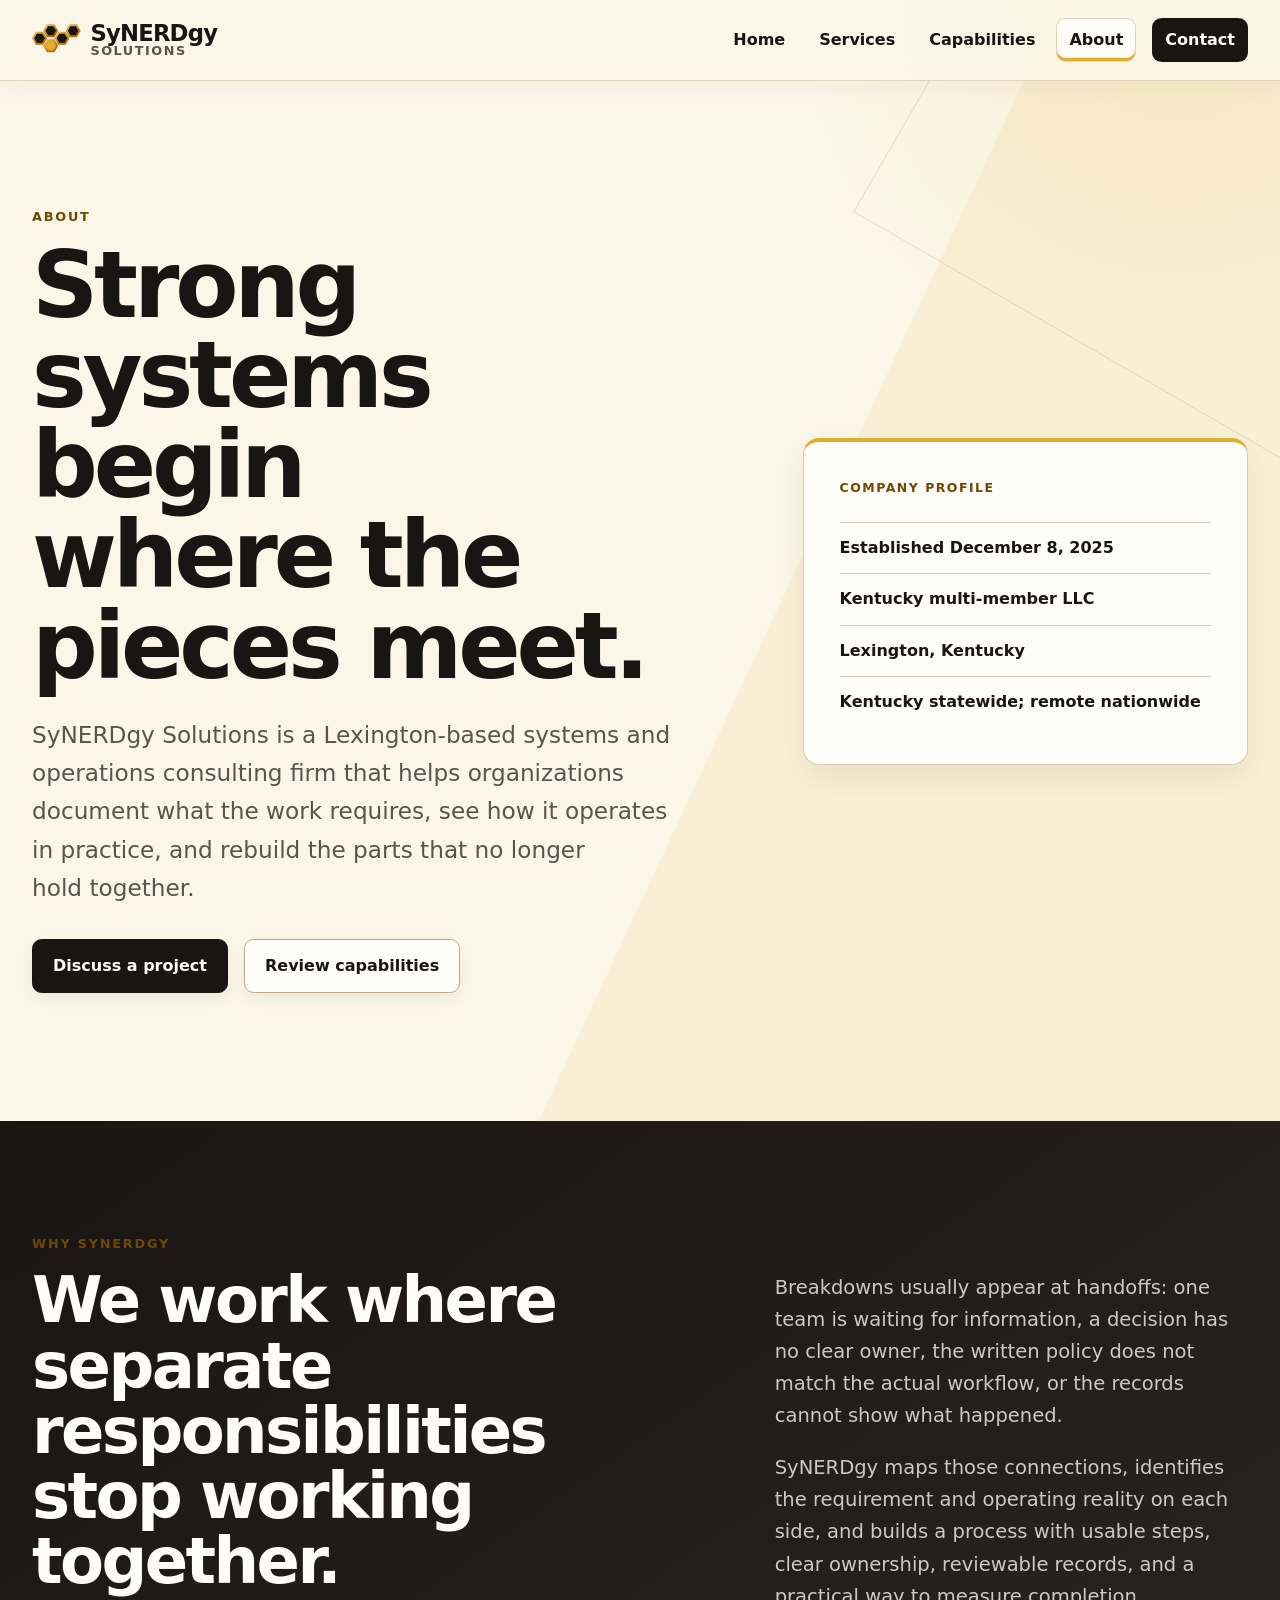
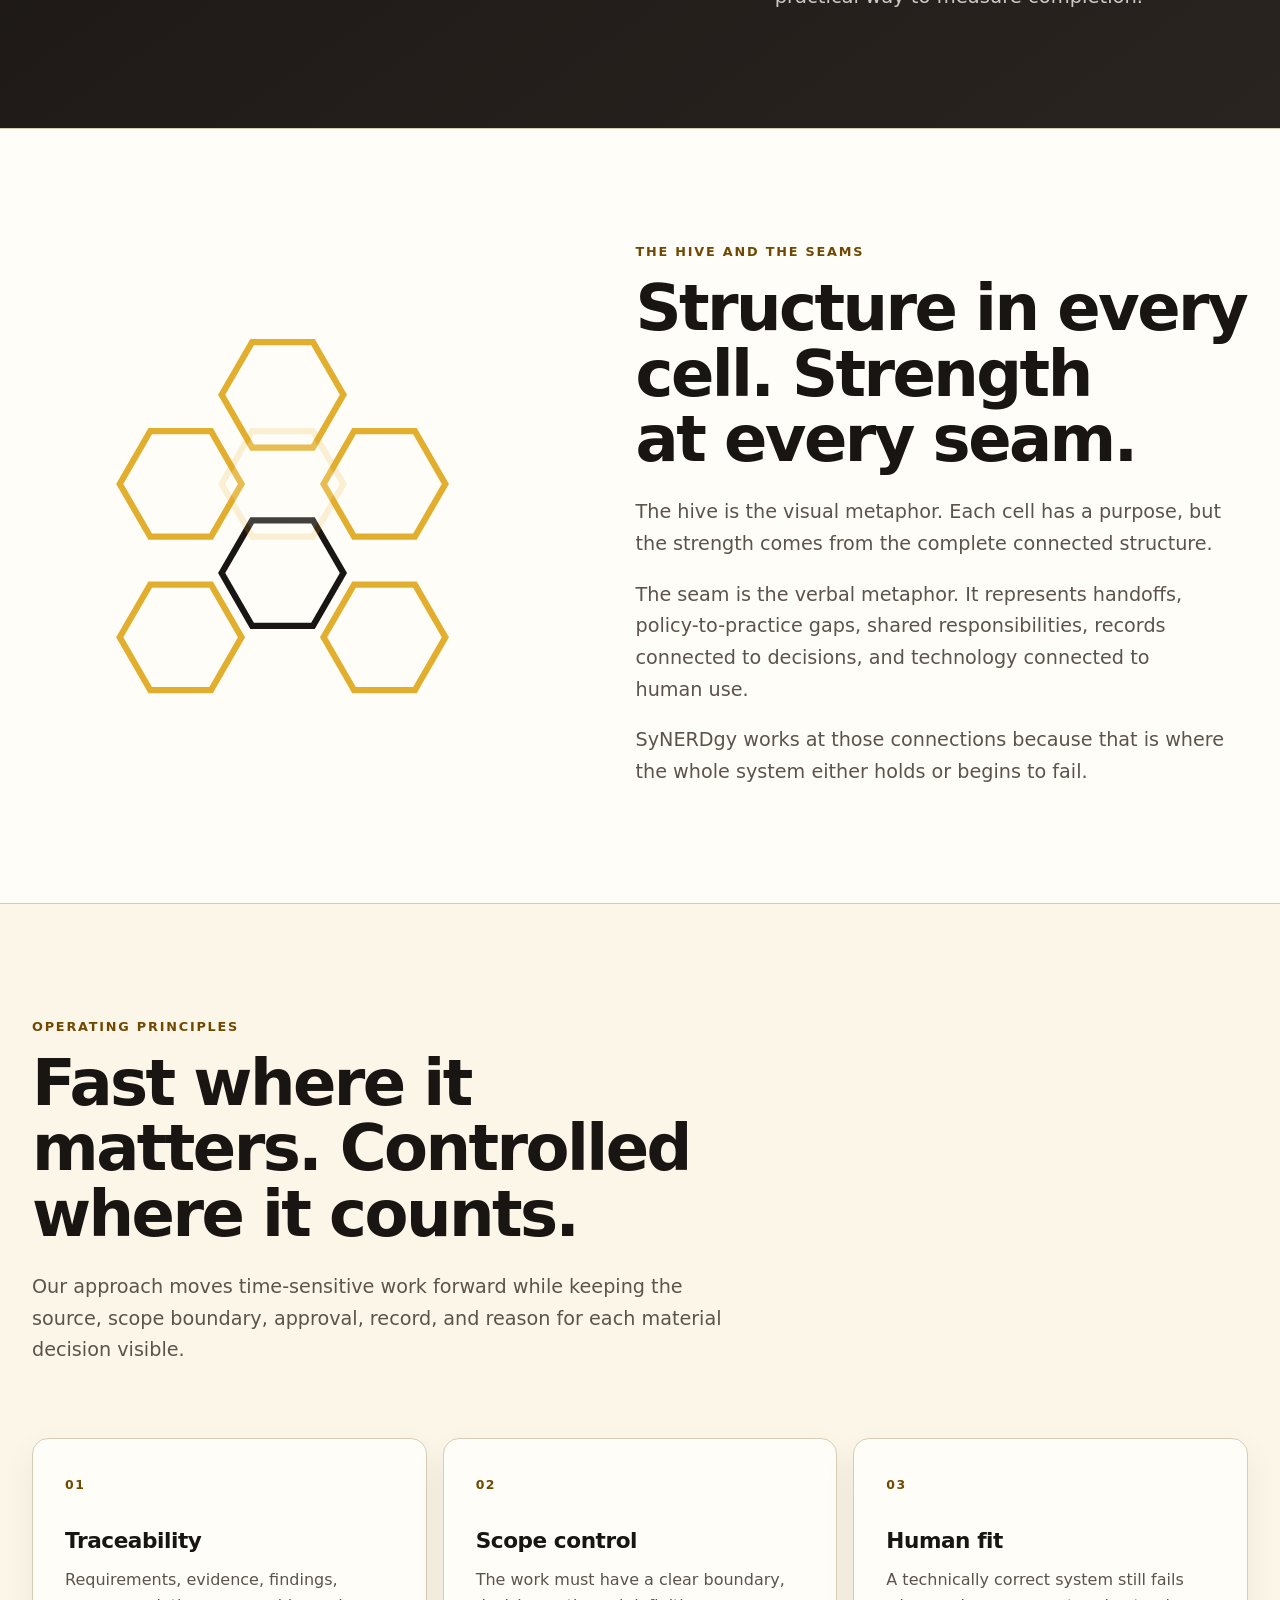
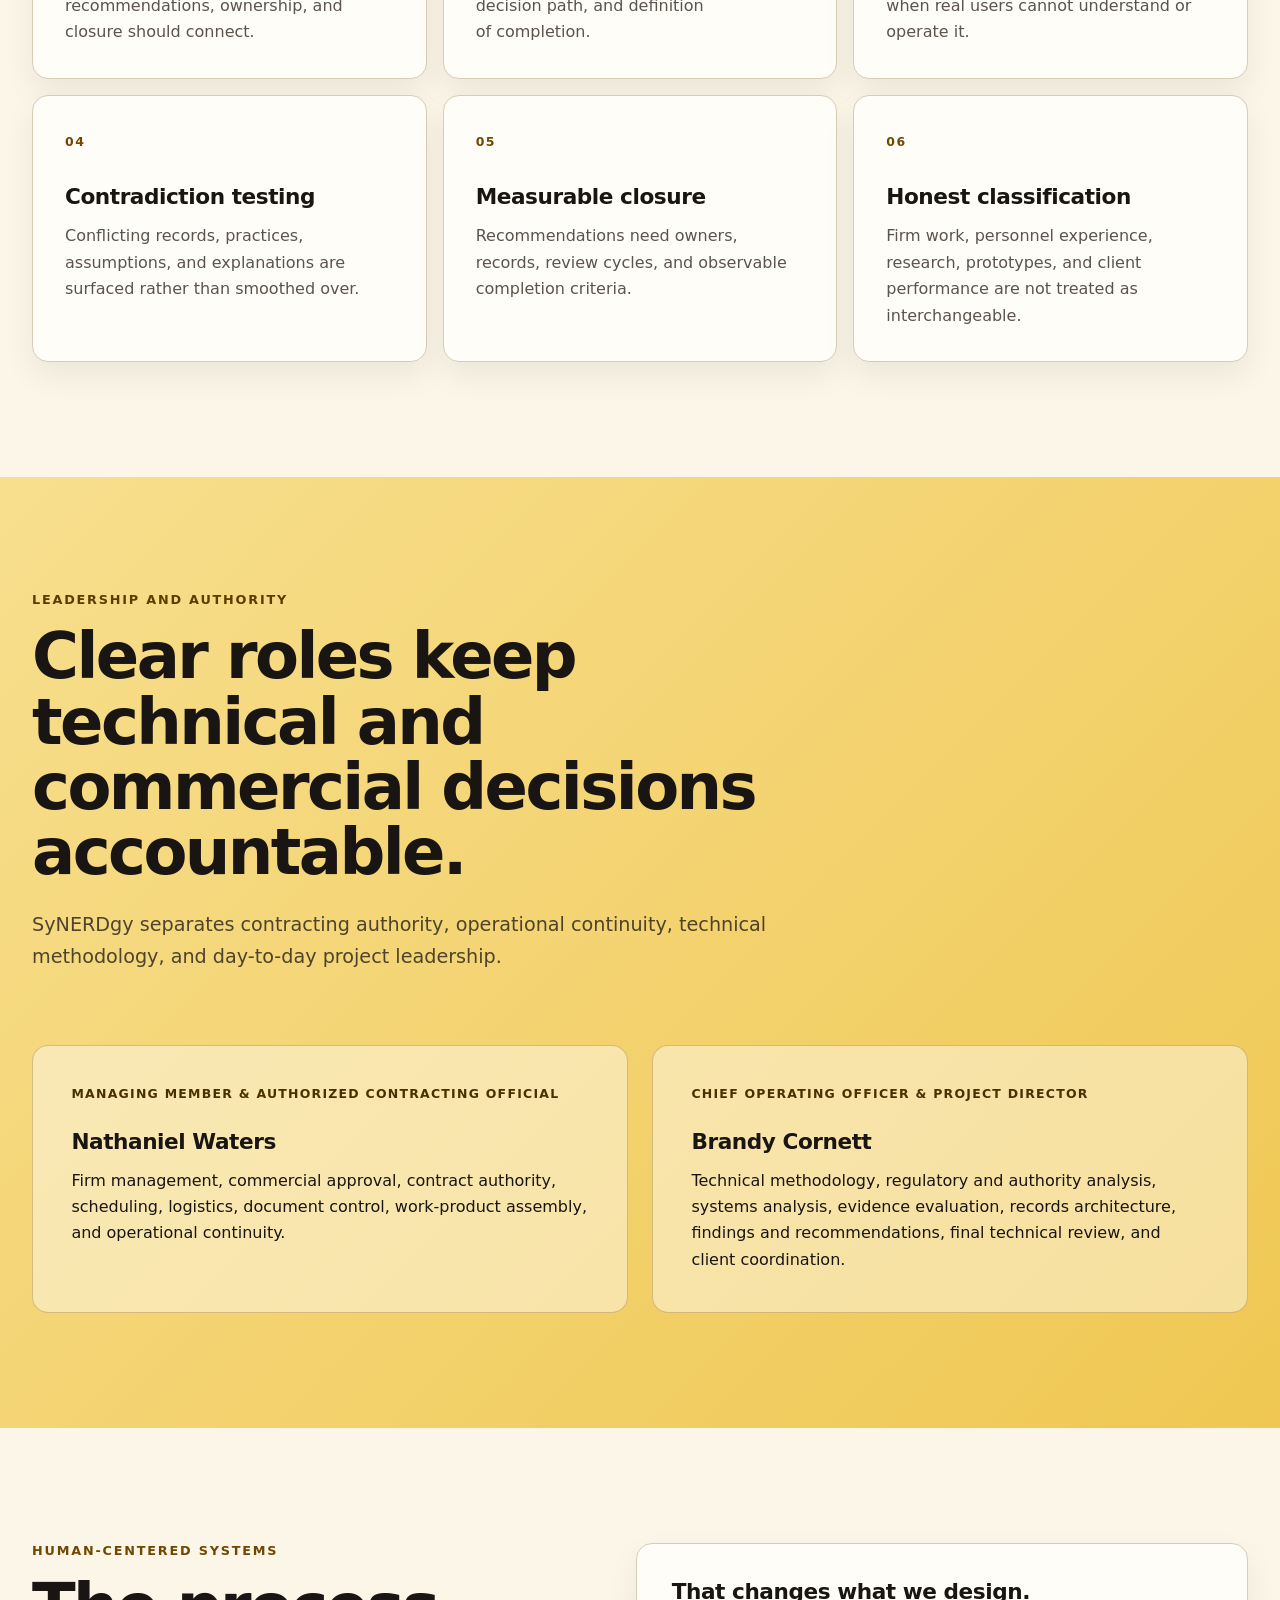
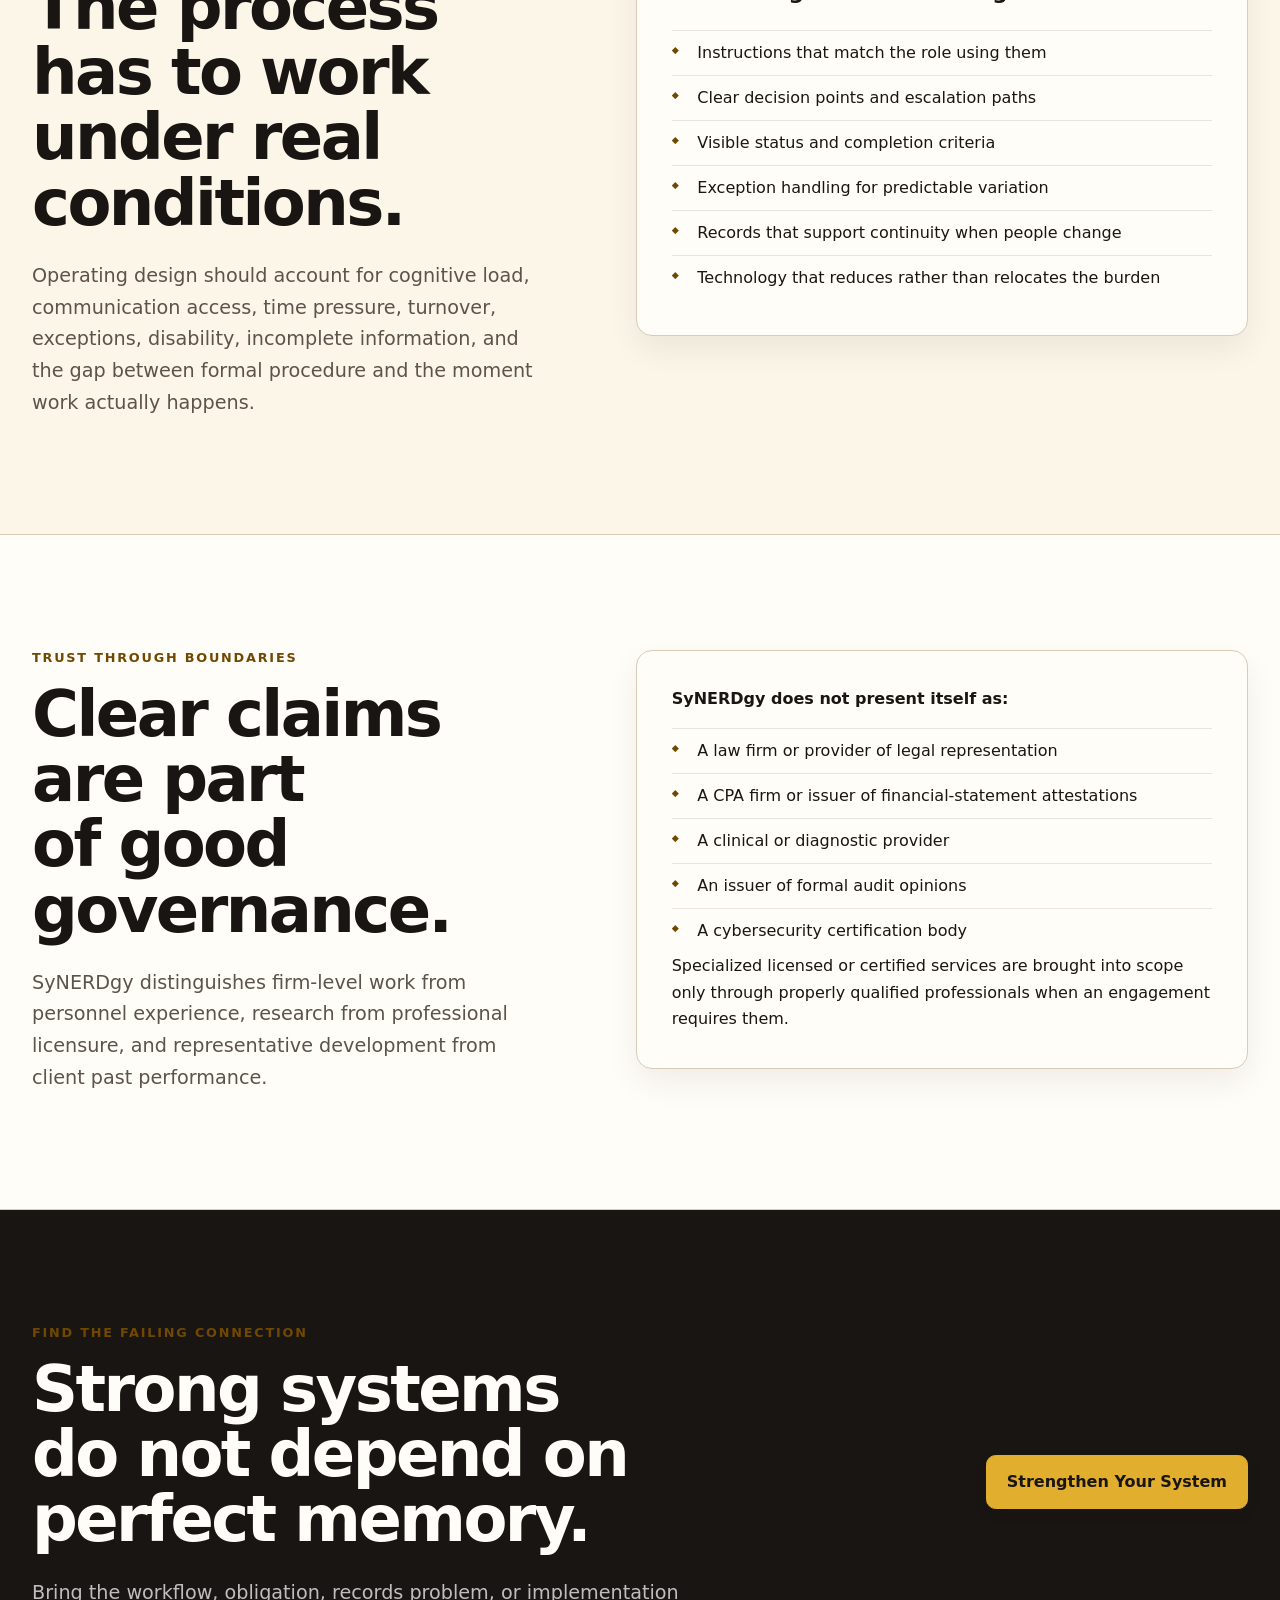
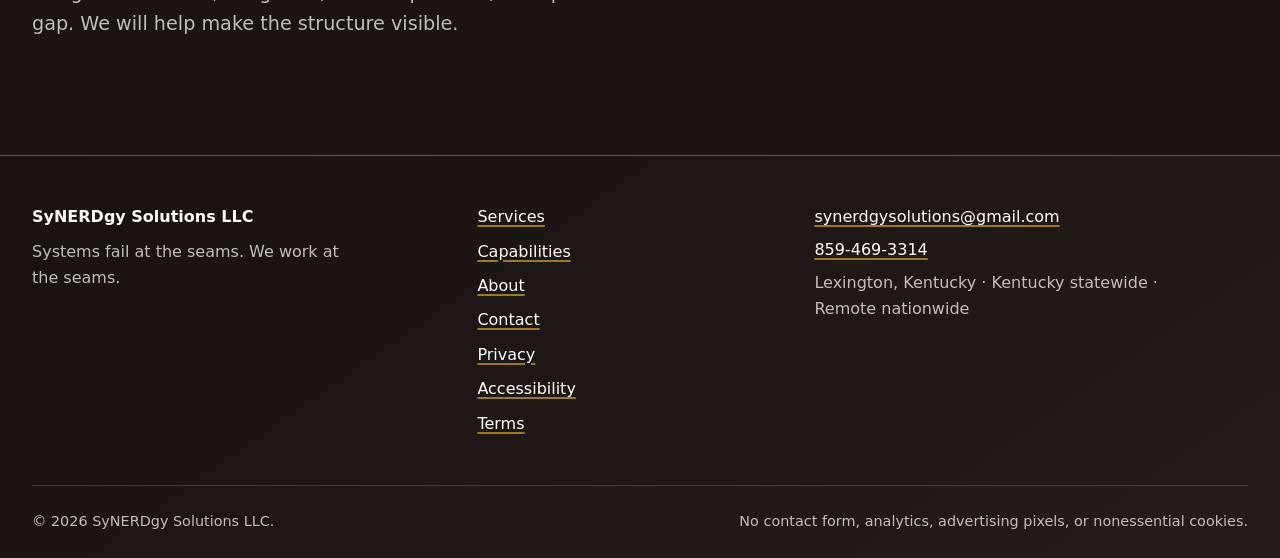
==== commit 470852f2: "Repair GitHub Pages visual system and public copy" ====
--- a/about/index.html
+++ b/about/index.html
@@ -14,24 +14,29 @@
   <meta property="og:locale" content="en_US">
   <meta name="twitter:title" content="About | SyNERDgy Solutions">
   <meta name="twitter:description" content="Learn how SyNERDgy Solutions combines systems thinking, controlled delivery, coordinated responsibility, and human-centered operating design.">
-  <link rel="icon" href="/assets/images/favicon.svg" type="image/svg+xml">
-  <link rel="icon" href="/assets/images/icon-192.png" sizes="192x192" type="image/png">
-  <link rel="apple-touch-icon" href="/assets/images/apple-touch-icon.png">
-  <link rel="manifest" href="/site.webmanifest">
+  <link rel="icon" href="../assets/images/favicon.svg" type="image/svg+xml">
+  <link rel="icon" href="../assets/images/icon-192.png" sizes="192x192" type="image/png">
+  <link rel="apple-touch-icon" href="../assets/images/apple-touch-icon.png">
+  <link rel="manifest" href="../site.webmanifest">
   <!-- BEGIN SITE URL METADATA -->
   <!-- Run: python3 scripts/configure_site_url.py https://your-domain.example -->
   <!-- END SITE URL METADATA -->
-  <link rel="stylesheet" href="/assets/css/styles.css">
-  <script src="/assets/js/main.js" defer></script>
+  <link rel="stylesheet" href="../assets/css/styles.css">
+  <script src="../assets/js/main.js" defer></script>
 </head>
 <body>
   <a class="skip-link" href="#main-content">Skip to main content</a>
 
   <header class="site-header" data-site-header>
     <div class="site-header__inner container">
-      <a class="brand" href="/" aria-label="SyNERDgy Solutions home">
-        <span class="brand__name">SyNERDgy</span>
-        <span class="brand__descriptor">Solutions</span>
+      <a class="brand" href="../" aria-label="SyNERDgy Solutions home">
+        <span class="brand__hive" aria-hidden="true">
+          <span></span><span></span><span></span><span></span><span></span>
+        </span>
+        <span class="brand__wordmark">
+          <span class="brand__name">SyNERDgy</span>
+          <span class="brand__descriptor">Solutions</span>
+        </span>
       </a>
 
       <button class="nav-toggle" type="button" aria-expanded="false" aria-controls="primary-navigation" data-nav-toggle>
@@ -41,11 +46,11 @@
 
       <nav class="site-nav" id="primary-navigation" aria-label="Primary" data-site-nav>
         <ul class="site-nav__list">
-          <li><a class="site-nav__link" href="/">Home</a></li>
-          <li><a class="site-nav__link" href="/services/">Services</a></li>
-          <li><a class="site-nav__link" href="/capabilities/">Capabilities</a></li>
-          <li><a class="site-nav__link" href="/about/" aria-current="page">About</a></li>
-          <li><a class="site-nav__link site-nav__link--contact" href="/contact/">Contact</a></li>
+          <li><a class="site-nav__link" href="../">Home</a></li>
+          <li><a class="site-nav__link" href="../services/">Services</a></li>
+          <li><a class="site-nav__link" href="../capabilities/">Capabilities</a></li>
+          <li><a class="site-nav__link" href="../about/" aria-current="page">About</a></li>
+          <li><a class="site-nav__link site-nav__link--contact" href="../contact/">Contact</a></li>
         </ul>
       </nav>
     </div>
@@ -57,10 +62,10 @@
         <div>
           <p class="eyebrow">About</p>
           <h1>Strong systems begin where the pieces meet.</h1>
-          <p class="page-intro__lead">SyNERDgy Solutions is a Lexington-based systems and operations consulting firm focused on the connections between authority, process, documentation, technology, responsibility, and human use.</p>
+          <p class="page-intro__lead">SyNERDgy Solutions is a Lexington-based systems and operations consulting firm that helps organizations document what the work requires, see how it operates in practice, and rebuild the parts that no longer hold together.</p>
           <div class="button-row">
-            <a class="button button--primary" href="/contact/">Meet the problem with us</a>
-            <a class="button button--secondary" href="/capabilities/">Review capabilities</a>
+            <a class="button button--primary" href="../contact/">Discuss a project</a>
+            <a class="button button--secondary" href="../capabilities/">Review capabilities</a>
           </div>
         </div>
 
@@ -78,11 +83,11 @@
       <div class="container about-purpose">
         <div class="section-heading section-heading--light">
           <p class="eyebrow eyebrow--light">Why SyNERDgy</p>
-          <h2 id="why-title">We bridge the gap between the system an organization has and the system it needs.</h2>
+          <h2 id="why-title">We work where separate responsibilities stop working together.</h2>
         </div>
         <div class="about-purpose__copy">
-          <p>Organizations rarely fail because one department forgot to care. They fail where separate responsibilities, rules, records, tools, and human realities stop working together.</p>
-          <p>SyNERDgy traces those connections, reconstructs the operating logic, and turns it into structures people can use, leaders can oversee, and organizations can defend.</p>
+          <p>Breakdowns usually appear at handoffs: one team is waiting for information, a decision has no clear owner, the written policy does not match the actual workflow, or the records cannot show what happened.</p>
+          <p>SyNERDgy maps those connections, identifies the requirement and operating reality on each side, and builds a process with usable steps, clear ownership, reviewable records, and a practical way to measure completion.</p>
         </div>
       </div>
     </section>
@@ -113,7 +118,7 @@
         <div class="section-heading">
           <p class="eyebrow">Operating principles</p>
           <h2 id="principles-title">Fast where it matters. Controlled where it counts.</h2>
-          <p>Our approach is designed to move complex work forward without losing the source, the boundary, or the reason a decision was made.</p>
+          <p>Our approach moves time-sensitive work forward while keeping the source, scope boundary, approval, record, and reason for each material decision visible.</p>
         </div>
         <div class="principles-grid">
           <article><span>01</span><h3>Traceability</h3><p>Requirements, evidence, findings, recommendations, ownership, and closure should connect.</p></article>
@@ -197,7 +202,7 @@
           <h2 id="about-cta-title">Strong systems do not depend on perfect memory.</h2>
           <p>Bring the workflow, obligation, records problem, or implementation gap. We will help make the structure visible.</p>
         </div>
-        <a class="button button--gold" href="/contact/">Strengthen Your System</a>
+        <a class="button button--gold" href="../contact/">Strengthen Your System</a>
       </div>
     </section>
   </main>
@@ -206,24 +211,28 @@
     <div class="container site-footer__grid">
       <div>
         <p class="site-footer__brand">SyNERDgy Solutions LLC</p>
-        <p class="site-footer__tagline">Order isn’t accidental. It’s engineered.</p>
+        <p class="site-footer__tagline">Systems fail at the seams. We work at the seams.</p>
       </div>
       <nav aria-label="Footer">
         <ul class="footer-nav">
-          <li><a href="/services/">Services</a></li>
-          <li><a href="/capabilities/">Capabilities</a></li>
-          <li><a href="/about/">About</a></li>
-          <li><a href="/contact/">Contact</a></li>
+          <li><a href="../services/">Services</a></li>
+          <li><a href="../capabilities/">Capabilities</a></li>
+          <li><a href="../about/">About</a></li>
+          <li><a href="../contact/">Contact</a></li>
+          <li><a href="../contact/#privacy-notice">Privacy</a></li>
+          <li><a href="../contact/#accessibility">Accessibility</a></li>
+          <li><a href="../contact/#terms">Terms</a></li>
         </ul>
       </nav>
       <div class="site-footer__contact">
         <a href="mailto:synerdgysolutions@gmail.com">synerdgysolutions@gmail.com</a>
-        <p>This static MVP uses no analytics, tracking scripts, cookies, or contact-form processors.</p>
+        <a href="tel:+18594693314">859-469-3314</a>
+        <p>Lexington, Kentucky · Kentucky statewide · Remote nationwide</p>
       </div>
     </div>
     <div class="container site-footer__bottom">
       <p>&copy; <span data-current-year>2026</span> SyNERDgy Solutions LLC.</p>
-      <p>Accessibility questions may be sent to the public business email above.</p>
+      <p>No contact form, analytics, advertising pixels, or nonessential cookies.</p>
     </div>
   </footer>
 </body>
--- a/assets/css/styles.css
+++ b/assets/css/styles.css
@@ -2991,3 +2991,256 @@
     opacity: 1;
   }
 }
+
+/* GitHub Pages recovery and shared launch-ready refinements. */
+
+.brand {
+  align-items: center;
+  gap: 0.75rem;
+}
+
+.brand::after {
+  display: none;
+}
+
+.brand__wordmark {
+  display: grid;
+  line-height: 1;
+}
+
+.brand__hive {
+  position: relative;
+  display: block;
+  width: 2.9rem;
+  height: 2.1rem;
+  flex: 0 0 auto;
+}
+
+.brand__hive span {
+  position: absolute;
+  width: 0.94rem;
+  aspect-ratio: 1;
+  background: linear-gradient(145deg, #f4ce6c, #b86c06 72%);
+  clip-path: polygon(25% 6.7%, 75% 6.7%, 100% 50%, 75% 93.3%, 25% 93.3%, 0 50%);
+  filter: drop-shadow(0 0.12rem 0.12rem rgb(82 43 0 / 0.24));
+}
+
+.brand__hive span::after {
+  position: absolute;
+  inset: 0.14rem;
+  background: var(--color-ink);
+  clip-path: inherit;
+  content: "";
+}
+
+.brand__hive span:nth-child(1) { top: 0.47rem; left: 0; }
+.brand__hive span:nth-child(2) { top: 0; left: 0.7rem; }
+.brand__hive span:nth-child(3) { top: 0.94rem; left: 0.7rem; }
+.brand__hive span:nth-child(4) { top: 0.47rem; left: 1.4rem; }
+.brand__hive span:nth-child(5) { top: 0; left: 2.1rem; }
+
+.brand__hive span:nth-child(3)::after {
+  background: var(--color-gold);
+}
+
+.site-footer__contact {
+  display: flex;
+  align-items: flex-start;
+  flex-direction: column;
+  gap: 0.4rem;
+}
+
+.site-footer__contact p {
+  margin-bottom: 0;
+}
+
+.contact-intro {
+  display: grid;
+  grid-template-columns: minmax(0, 1.15fr) minmax(18rem, 0.7fr);
+  align-items: center;
+  gap: clamp(2rem, 6vw, 6rem);
+}
+
+.contact-card {
+  position: relative;
+  overflow: hidden;
+  padding: clamp(1.5rem, 4vw, 2.4rem);
+  border: 1px solid rgb(226 174 45 / 0.55);
+  border-radius: var(--radius-lg);
+  background:
+    radial-gradient(circle at 100% 0%, rgb(226 174 45 / 0.22), transparent 13rem),
+    linear-gradient(145deg, #221c18, #0f0d0b);
+  box-shadow: var(--shadow-lift);
+  color: var(--color-surface);
+}
+
+.contact-card::after {
+  position: absolute;
+  right: -3.5rem;
+  bottom: -4.2rem;
+  width: 10rem;
+  aspect-ratio: 1;
+  transform: rotate(30deg);
+  border: 1px solid rgb(226 174 45 / 0.28);
+  content: "";
+  pointer-events: none;
+}
+
+.contact-card a {
+  color: var(--color-gold-soft);
+}
+
+.contact-card__label {
+  color: var(--color-gold);
+  font-size: var(--font-size-xs);
+  font-weight: 850;
+  letter-spacing: 0.12em;
+  text-transform: uppercase;
+}
+
+.contact-card__note {
+  margin-bottom: 0;
+  padding-top: var(--space-4);
+  border-top: 1px solid rgb(255 255 255 / 0.16);
+  color: rgb(255 255 255 / 0.72);
+  font-size: var(--font-size-sm);
+}
+
+.contact-process {
+  display: grid;
+  grid-template-columns: minmax(0, 0.8fr) minmax(0, 1.2fr);
+  gap: clamp(2.5rem, 7vw, 7rem);
+}
+
+.contact-process__steps {
+  display: grid;
+  gap: var(--space-4);
+  margin: 0;
+  padding: 0;
+  list-style: none;
+}
+
+.contact-process__steps li {
+  display: grid;
+  grid-template-columns: auto 1fr;
+  gap: var(--space-5);
+  padding: var(--space-5);
+  border: 1px solid rgb(226 174 45 / 0.26);
+  border-radius: var(--radius-md);
+  background: rgb(255 255 255 / 0.045);
+}
+
+.contact-process__steps li > span {
+  color: var(--color-gold);
+  font-size: var(--font-size-sm);
+  font-weight: 850;
+}
+
+.contact-process__steps h3 {
+  margin-bottom: var(--space-2);
+  color: var(--color-surface);
+}
+
+.contact-process__steps p {
+  margin-bottom: 0;
+  color: rgb(255 255 255 / 0.72);
+}
+
+.inquiry-layout {
+  display: grid;
+  grid-template-columns: minmax(0, 0.78fr) minmax(0, 1.22fr);
+  gap: clamp(2.5rem, 7vw, 7rem);
+}
+
+.inquiry-cards,
+.notice-grid {
+  display: grid;
+  grid-template-columns: repeat(2, minmax(0, 1fr));
+  gap: var(--space-4);
+}
+
+.inquiry-cards article,
+.notice-card {
+  padding: var(--space-5);
+  border: 1px solid var(--color-border);
+  border-radius: var(--radius-md);
+  background: var(--color-surface);
+  box-shadow: var(--shadow-card);
+}
+
+.inquiry-cards article {
+  border-top: 0.24rem solid var(--color-gold);
+}
+
+.inquiry-cards h3,
+.notice-card h3 {
+  margin-bottom: var(--space-3);
+  font-size: var(--font-size-lg);
+}
+
+.inquiry-cards p,
+.notice-card p:last-child {
+  margin-bottom: 0;
+}
+
+.public-notices {
+  border-top: 1px solid var(--color-border);
+}
+
+.notice-card {
+  scroll-margin-top: calc(var(--header-height) + var(--space-5));
+}
+
+.notice-card:target {
+  border-color: var(--color-gold-dark);
+  box-shadow:
+    0 0 0 0.2rem rgb(226 174 45 / 0.24),
+    var(--shadow-soft);
+}
+
+.notice-card a {
+  overflow-wrap: anywhere;
+  font-weight: 750;
+  text-decoration-color: var(--color-gold-dark);
+}
+
+@media (max-width: 64rem) {
+  .contact-intro,
+  .contact-process,
+  .inquiry-layout {
+    grid-template-columns: 1fr;
+  }
+
+  .contact-card {
+    max-width: 40rem;
+  }
+}
+
+@media (max-width: 42rem) {
+  .inquiry-cards,
+  .notice-grid {
+    grid-template-columns: 1fr;
+  }
+
+  .contact-process__steps li {
+    gap: var(--space-4);
+    padding: var(--space-4);
+  }
+}
+
+@media print {
+  .contact-card,
+  .contact-process__steps li {
+    border-color: #777 !important;
+    background: #fff !important;
+    color: #000 !important;
+  }
+
+  .contact-card a,
+  .contact-card__label,
+  .contact-process__steps h3,
+  .contact-process__steps p,
+  .contact-process__steps li > span {
+    color: #000 !important;
+  }
+}
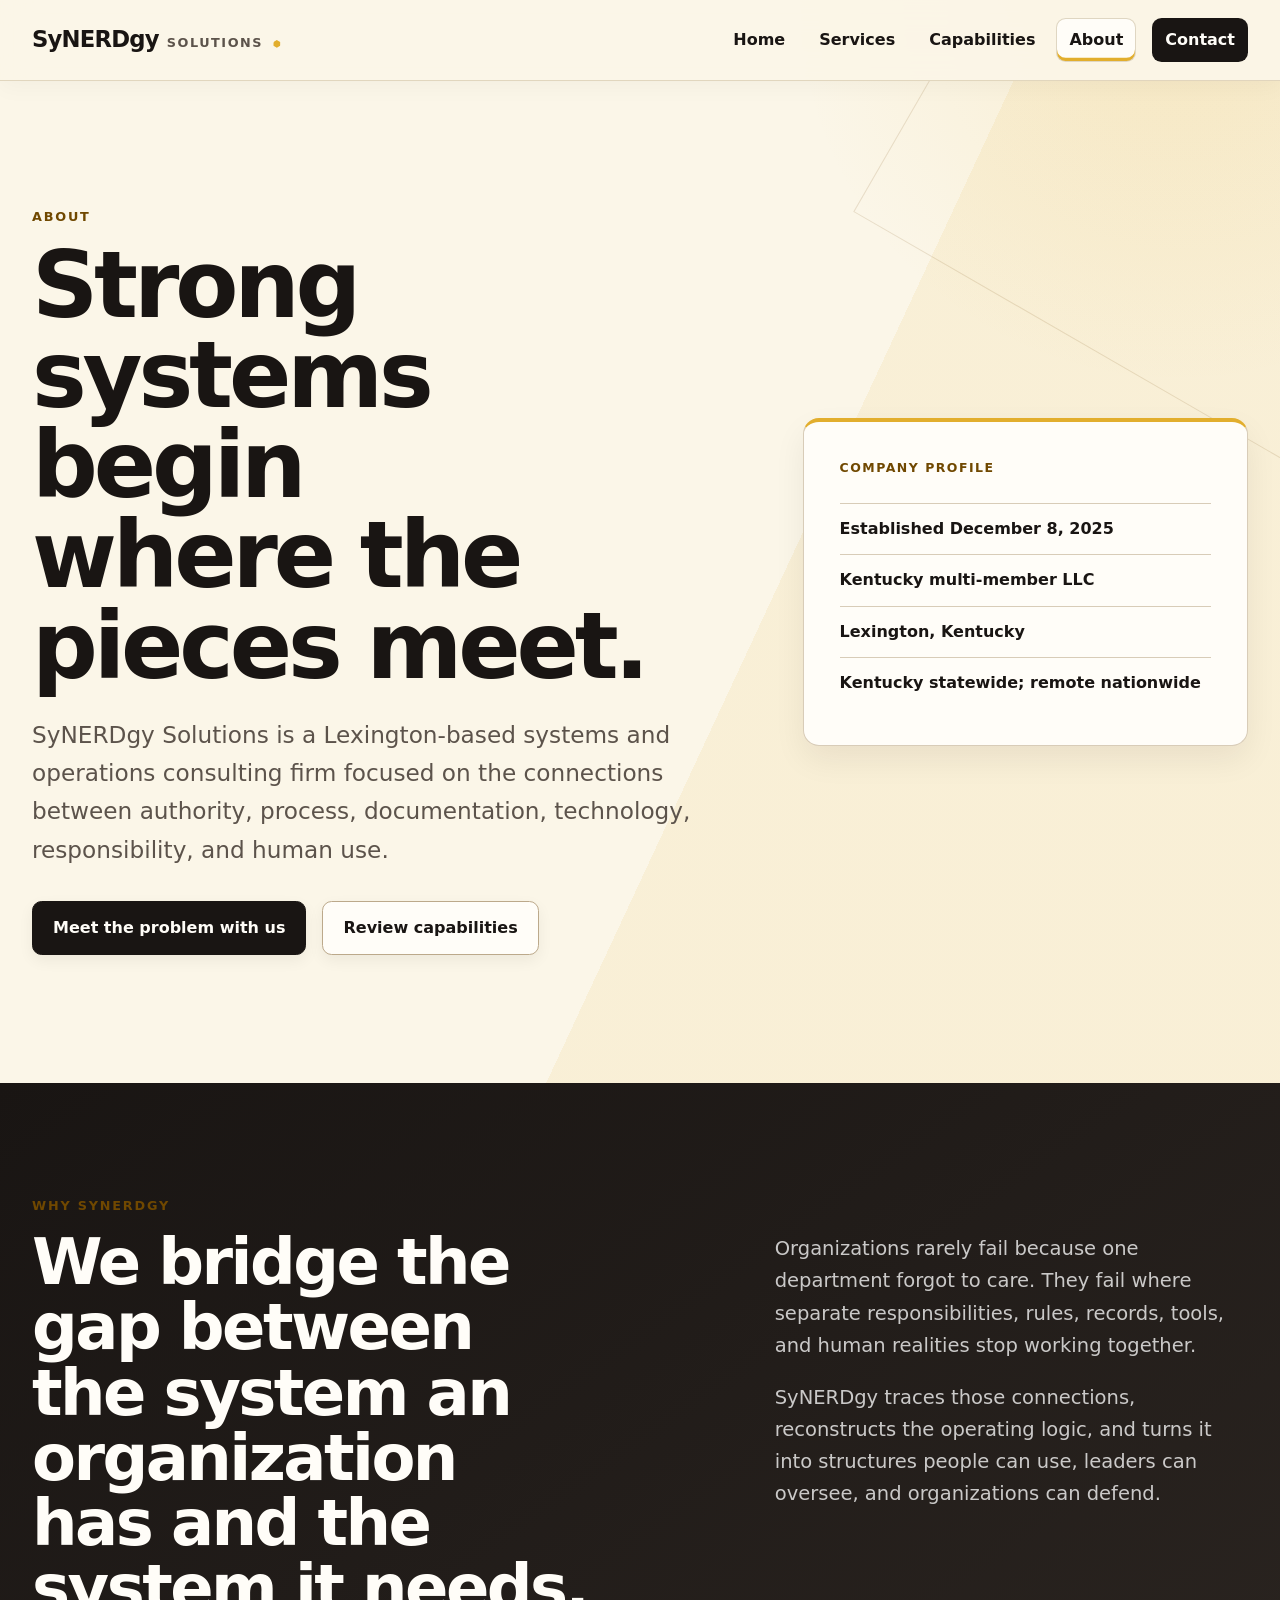
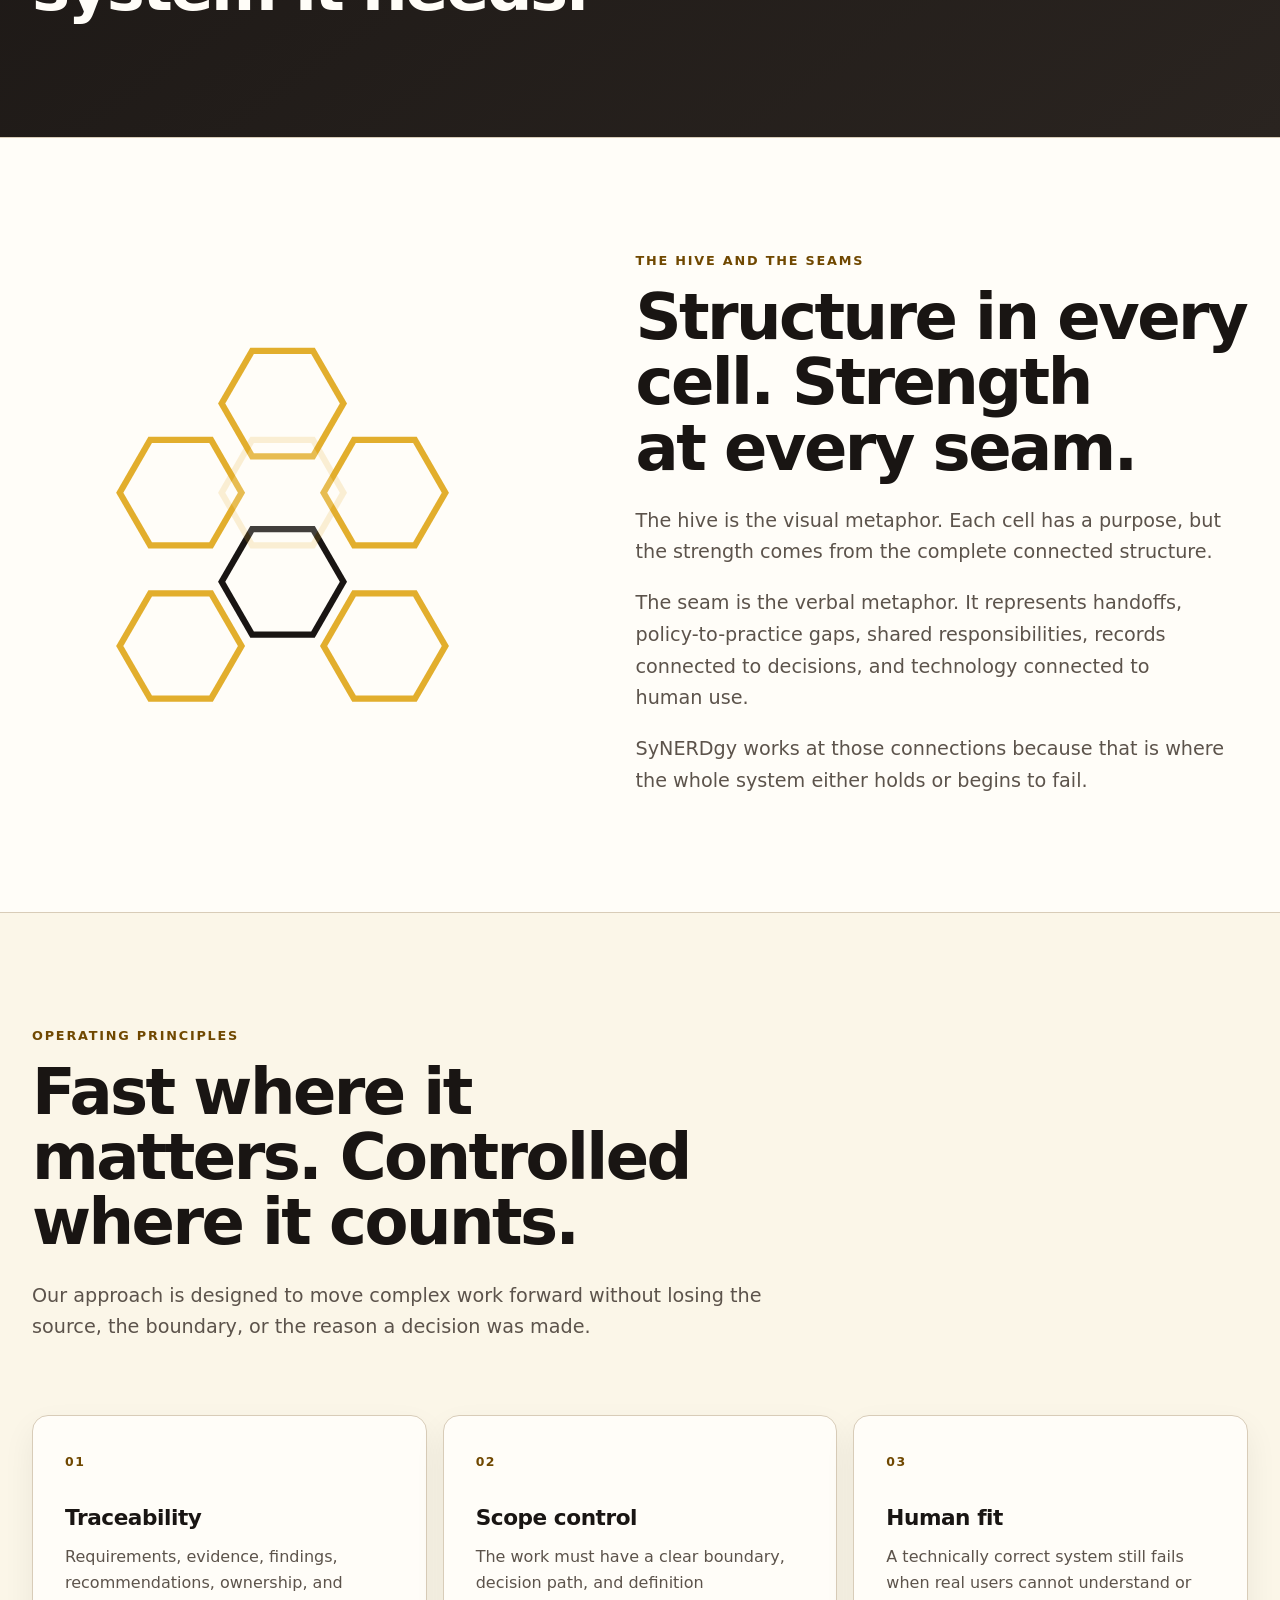
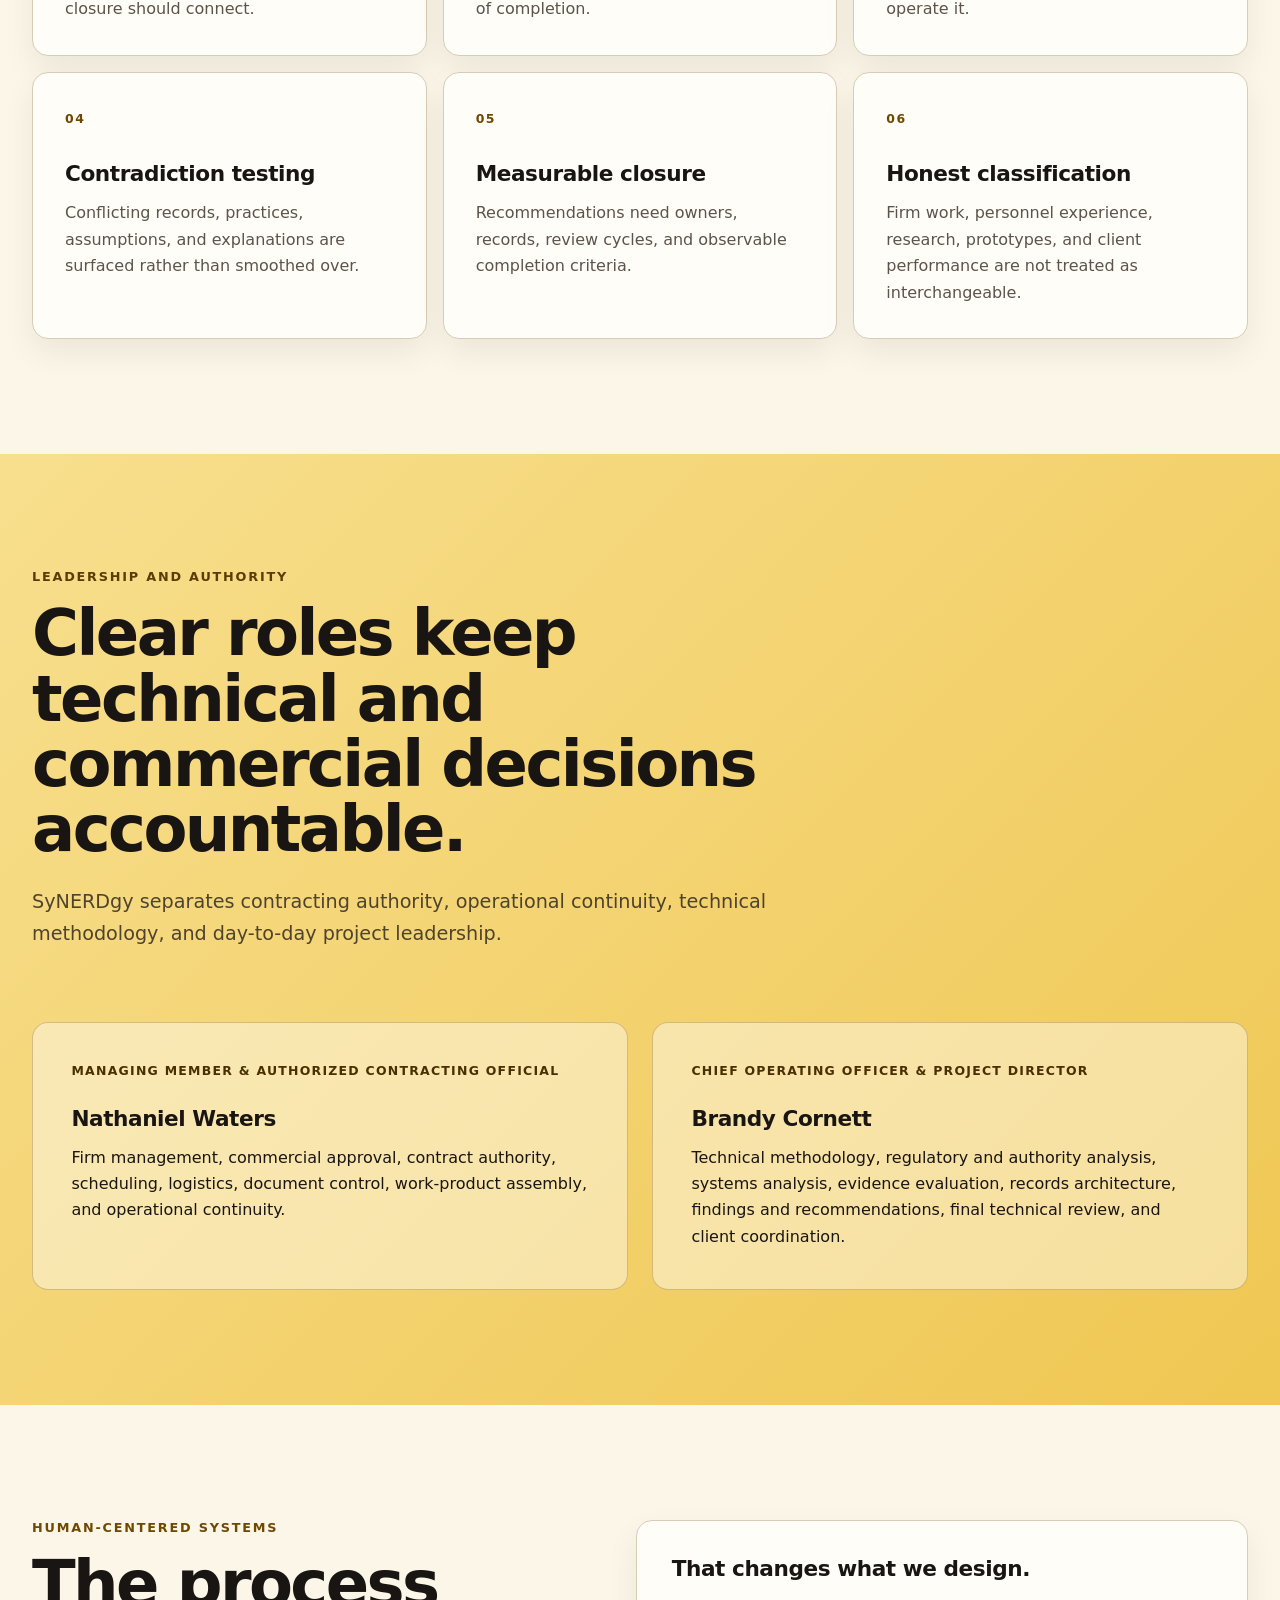
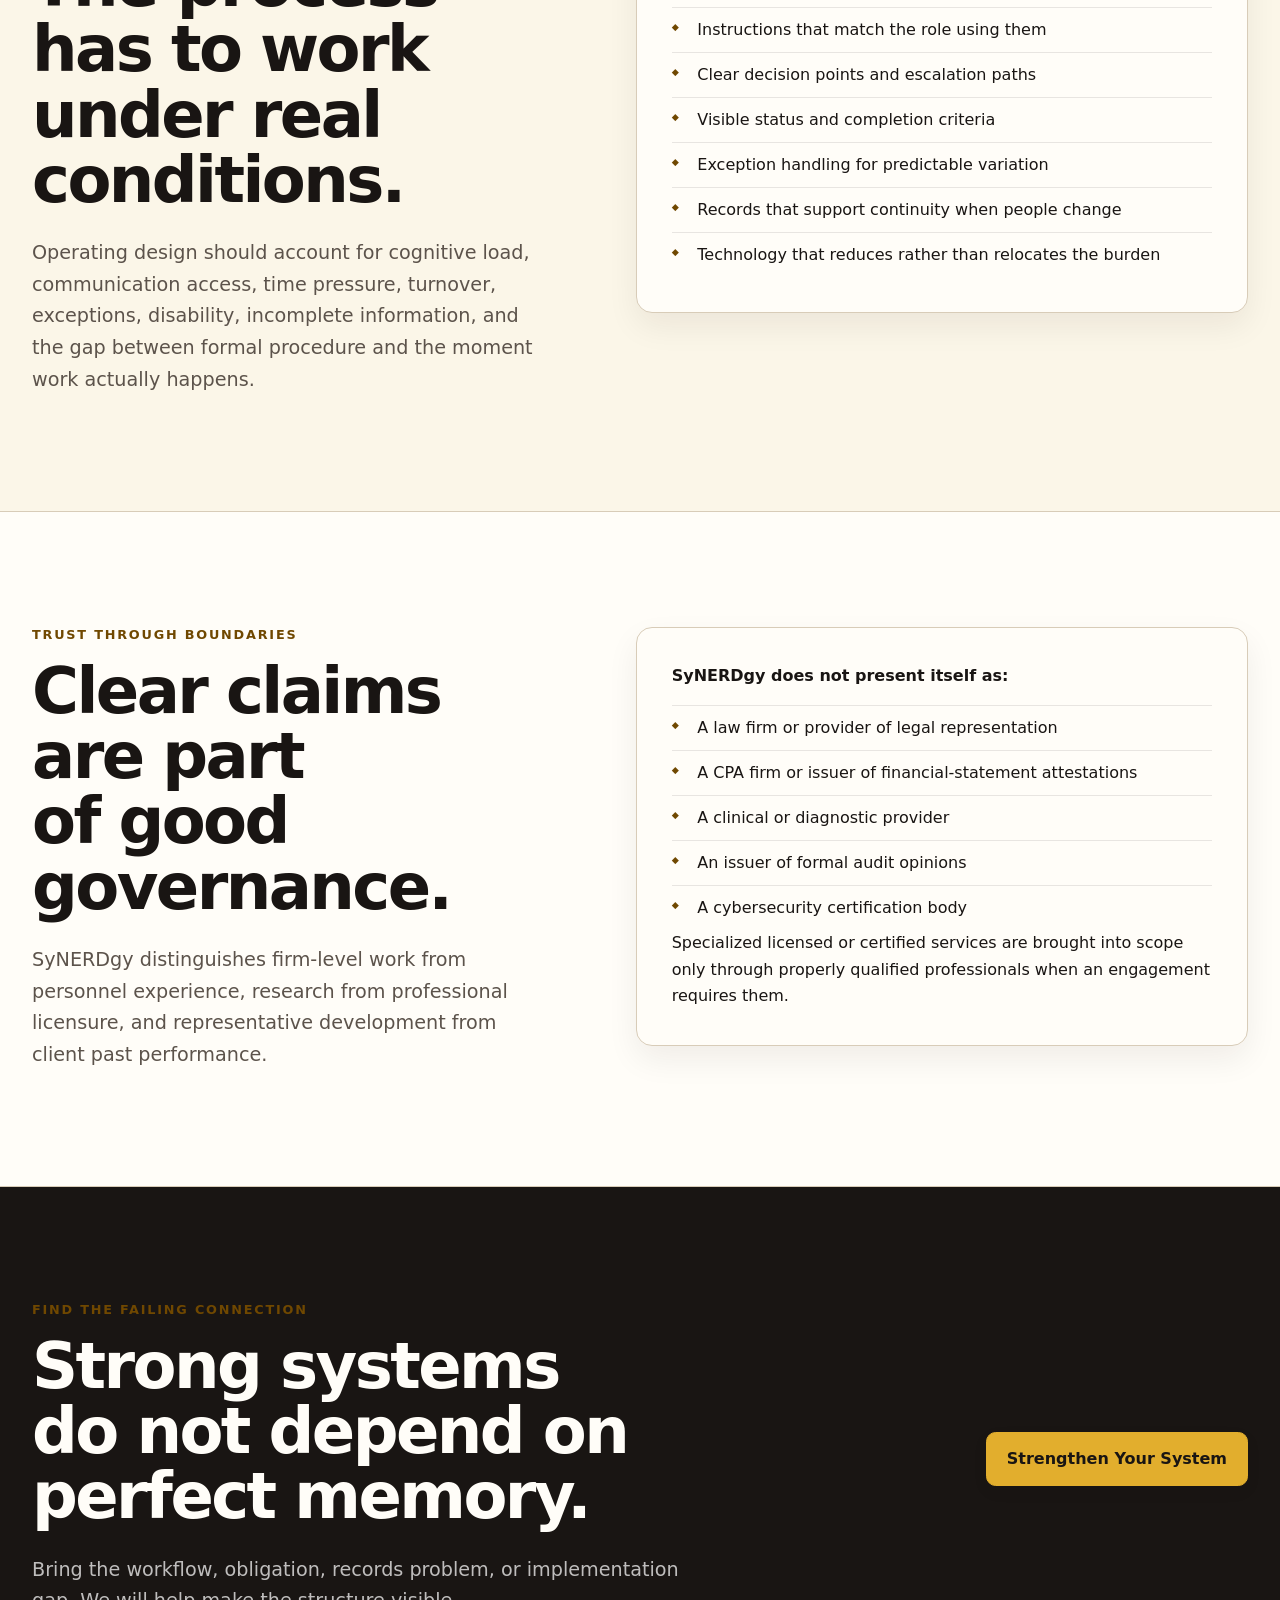
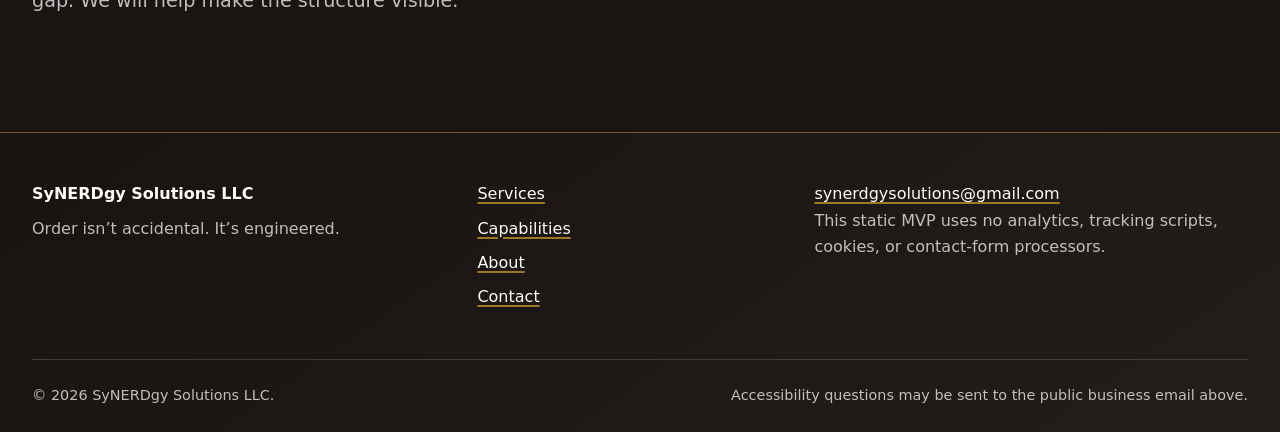
==== commit 5aa1d0ef: "Merge 92ab3e18229a4ba6ea594c5a7fe6e48fc0b71154 into 5ac712196d1cd9e722ac307a12573d792b0e8ad5" ====
--- a/about/index.html
+++ b/about/index.html
@@ -14,29 +14,24 @@
   <meta property="og:locale" content="en_US">
   <meta name="twitter:title" content="About | SyNERDgy Solutions">
   <meta name="twitter:description" content="Learn how SyNERDgy Solutions combines systems thinking, controlled delivery, coordinated responsibility, and human-centered operating design.">
-  <link rel="icon" href="../assets/images/favicon.svg" type="image/svg+xml">
-  <link rel="icon" href="../assets/images/icon-192.png" sizes="192x192" type="image/png">
-  <link rel="apple-touch-icon" href="../assets/images/apple-touch-icon.png">
-  <link rel="manifest" href="../site.webmanifest">
+  <link rel="icon" href="/assets/images/favicon.svg" type="image/svg+xml">
+  <link rel="icon" href="/assets/images/icon-192.png" sizes="192x192" type="image/png">
+  <link rel="apple-touch-icon" href="/assets/images/apple-touch-icon.png">
+  <link rel="manifest" href="/site.webmanifest">
   <!-- BEGIN SITE URL METADATA -->
   <!-- Run: python3 scripts/configure_site_url.py https://your-domain.example -->
   <!-- END SITE URL METADATA -->
-  <link rel="stylesheet" href="../assets/css/styles.css">
-  <script src="../assets/js/main.js" defer></script>
+  <link rel="stylesheet" href="/assets/css/styles.css">
+  <script src="/assets/js/main.js" defer></script>
 </head>
 <body>
   <a class="skip-link" href="#main-content">Skip to main content</a>
 
   <header class="site-header" data-site-header>
     <div class="site-header__inner container">
-      <a class="brand" href="../" aria-label="SyNERDgy Solutions home">
-        <span class="brand__hive" aria-hidden="true">
-          <span></span><span></span><span></span><span></span><span></span>
-        </span>
-        <span class="brand__wordmark">
-          <span class="brand__name">SyNERDgy</span>
-          <span class="brand__descriptor">Solutions</span>
-        </span>
+      <a class="brand" href="/" aria-label="SyNERDgy Solutions home">
+        <span class="brand__name">SyNERDgy</span>
+        <span class="brand__descriptor">Solutions</span>
       </a>
 
       <button class="nav-toggle" type="button" aria-expanded="false" aria-controls="primary-navigation" data-nav-toggle>
@@ -46,11 +41,11 @@
 
       <nav class="site-nav" id="primary-navigation" aria-label="Primary" data-site-nav>
         <ul class="site-nav__list">
-          <li><a class="site-nav__link" href="../">Home</a></li>
-          <li><a class="site-nav__link" href="../services/">Services</a></li>
-          <li><a class="site-nav__link" href="../capabilities/">Capabilities</a></li>
-          <li><a class="site-nav__link" href="../about/" aria-current="page">About</a></li>
-          <li><a class="site-nav__link site-nav__link--contact" href="../contact/">Contact</a></li>
+          <li><a class="site-nav__link" href="/">Home</a></li>
+          <li><a class="site-nav__link" href="/services/">Services</a></li>
+          <li><a class="site-nav__link" href="/capabilities/">Capabilities</a></li>
+          <li><a class="site-nav__link" href="/about/" aria-current="page">About</a></li>
+          <li><a class="site-nav__link site-nav__link--contact" href="/contact/">Contact</a></li>
         </ul>
       </nav>
     </div>
@@ -62,10 +57,10 @@
         <div>
           <p class="eyebrow">About</p>
           <h1>Strong systems begin where the pieces meet.</h1>
-          <p class="page-intro__lead">SyNERDgy Solutions is a Lexington-based systems and operations consulting firm that helps organizations document what the work requires, see how it operates in practice, and rebuild the parts that no longer hold together.</p>
+          <p class="page-intro__lead">SyNERDgy Solutions is a Lexington-based systems and operations consulting firm focused on the connections between authority, process, documentation, technology, responsibility, and human use.</p>
           <div class="button-row">
-            <a class="button button--primary" href="../contact/">Discuss a project</a>
-            <a class="button button--secondary" href="../capabilities/">Review capabilities</a>
+            <a class="button button--primary" href="/contact/">Meet the problem with us</a>
+            <a class="button button--secondary" href="/capabilities/">Review capabilities</a>
           </div>
         </div>
 
@@ -83,11 +78,11 @@
       <div class="container about-purpose">
         <div class="section-heading section-heading--light">
           <p class="eyebrow eyebrow--light">Why SyNERDgy</p>
-          <h2 id="why-title">We work where separate responsibilities stop working together.</h2>
+          <h2 id="why-title">We bridge the gap between the system an organization has and the system it needs.</h2>
         </div>
         <div class="about-purpose__copy">
-          <p>Breakdowns usually appear at handoffs: one team is waiting for information, a decision has no clear owner, the written policy does not match the actual workflow, or the records cannot show what happened.</p>
-          <p>SyNERDgy maps those connections, identifies the requirement and operating reality on each side, and builds a process with usable steps, clear ownership, reviewable records, and a practical way to measure completion.</p>
+          <p>Organizations rarely fail because one department forgot to care. They fail where separate responsibilities, rules, records, tools, and human realities stop working together.</p>
+          <p>SyNERDgy traces those connections, reconstructs the operating logic, and turns it into structures people can use, leaders can oversee, and organizations can defend.</p>
         </div>
       </div>
     </section>
@@ -118,7 +113,7 @@
         <div class="section-heading">
           <p class="eyebrow">Operating principles</p>
           <h2 id="principles-title">Fast where it matters. Controlled where it counts.</h2>
-          <p>Our approach moves time-sensitive work forward while keeping the source, scope boundary, approval, record, and reason for each material decision visible.</p>
+          <p>Our approach is designed to move complex work forward without losing the source, the boundary, or the reason a decision was made.</p>
         </div>
         <div class="principles-grid">
           <article><span>01</span><h3>Traceability</h3><p>Requirements, evidence, findings, recommendations, ownership, and closure should connect.</p></article>
@@ -202,7 +197,7 @@
           <h2 id="about-cta-title">Strong systems do not depend on perfect memory.</h2>
           <p>Bring the workflow, obligation, records problem, or implementation gap. We will help make the structure visible.</p>
         </div>
-        <a class="button button--gold" href="../contact/">Strengthen Your System</a>
+        <a class="button button--gold" href="/contact/">Strengthen Your System</a>
       </div>
     </section>
   </main>
@@ -211,28 +206,24 @@
     <div class="container site-footer__grid">
       <div>
         <p class="site-footer__brand">SyNERDgy Solutions LLC</p>
-        <p class="site-footer__tagline">Systems fail at the seams. We work at the seams.</p>
+        <p class="site-footer__tagline">Order isn’t accidental. It’s engineered.</p>
       </div>
       <nav aria-label="Footer">
         <ul class="footer-nav">
-          <li><a href="../services/">Services</a></li>
-          <li><a href="../capabilities/">Capabilities</a></li>
-          <li><a href="../about/">About</a></li>
-          <li><a href="../contact/">Contact</a></li>
-          <li><a href="../contact/#privacy-notice">Privacy</a></li>
-          <li><a href="../contact/#accessibility">Accessibility</a></li>
-          <li><a href="../contact/#terms">Terms</a></li>
+          <li><a href="/services/">Services</a></li>
+          <li><a href="/capabilities/">Capabilities</a></li>
+          <li><a href="/about/">About</a></li>
+          <li><a href="/contact/">Contact</a></li>
         </ul>
       </nav>
       <div class="site-footer__contact">
         <a href="mailto:synerdgysolutions@gmail.com">synerdgysolutions@gmail.com</a>
-        <a href="tel:+18594693314">859-469-3314</a>
-        <p>Lexington, Kentucky · Kentucky statewide · Remote nationwide</p>
+        <p>This static MVP uses no analytics, tracking scripts, cookies, or contact-form processors.</p>
       </div>
     </div>
     <div class="container site-footer__bottom">
       <p>&copy; <span data-current-year>2026</span> SyNERDgy Solutions LLC.</p>
-      <p>No contact form, analytics, advertising pixels, or nonessential cookies.</p>
+      <p>Accessibility questions may be sent to the public business email above.</p>
     </div>
   </footer>
 </body>
--- a/assets/css/styles.css
+++ b/assets/css/styles.css
@@ -2991,256 +2991,3 @@
     opacity: 1;
   }
 }
-
-/* GitHub Pages recovery and shared launch-ready refinements. */
-
-.brand {
-  align-items: center;
-  gap: 0.75rem;
-}
-
-.brand::after {
-  display: none;
-}
-
-.brand__wordmark {
-  display: grid;
-  line-height: 1;
-}
-
-.brand__hive {
-  position: relative;
-  display: block;
-  width: 2.9rem;
-  height: 2.1rem;
-  flex: 0 0 auto;
-}
-
-.brand__hive span {
-  position: absolute;
-  width: 0.94rem;
-  aspect-ratio: 1;
-  background: linear-gradient(145deg, #f4ce6c, #b86c06 72%);
-  clip-path: polygon(25% 6.7%, 75% 6.7%, 100% 50%, 75% 93.3%, 25% 93.3%, 0 50%);
-  filter: drop-shadow(0 0.12rem 0.12rem rgb(82 43 0 / 0.24));
-}
-
-.brand__hive span::after {
-  position: absolute;
-  inset: 0.14rem;
-  background: var(--color-ink);
-  clip-path: inherit;
-  content: "";
-}
-
-.brand__hive span:nth-child(1) { top: 0.47rem; left: 0; }
-.brand__hive span:nth-child(2) { top: 0; left: 0.7rem; }
-.brand__hive span:nth-child(3) { top: 0.94rem; left: 0.7rem; }
-.brand__hive span:nth-child(4) { top: 0.47rem; left: 1.4rem; }
-.brand__hive span:nth-child(5) { top: 0; left: 2.1rem; }
-
-.brand__hive span:nth-child(3)::after {
-  background: var(--color-gold);
-}
-
-.site-footer__contact {
-  display: flex;
-  align-items: flex-start;
-  flex-direction: column;
-  gap: 0.4rem;
-}
-
-.site-footer__contact p {
-  margin-bottom: 0;
-}
-
-.contact-intro {
-  display: grid;
-  grid-template-columns: minmax(0, 1.15fr) minmax(18rem, 0.7fr);
-  align-items: center;
-  gap: clamp(2rem, 6vw, 6rem);
-}
-
-.contact-card {
-  position: relative;
-  overflow: hidden;
-  padding: clamp(1.5rem, 4vw, 2.4rem);
-  border: 1px solid rgb(226 174 45 / 0.55);
-  border-radius: var(--radius-lg);
-  background:
-    radial-gradient(circle at 100% 0%, rgb(226 174 45 / 0.22), transparent 13rem),
-    linear-gradient(145deg, #221c18, #0f0d0b);
-  box-shadow: var(--shadow-lift);
-  color: var(--color-surface);
-}
-
-.contact-card::after {
-  position: absolute;
-  right: -3.5rem;
-  bottom: -4.2rem;
-  width: 10rem;
-  aspect-ratio: 1;
-  transform: rotate(30deg);
-  border: 1px solid rgb(226 174 45 / 0.28);
-  content: "";
-  pointer-events: none;
-}
-
-.contact-card a {
-  color: var(--color-gold-soft);
-}
-
-.contact-card__label {
-  color: var(--color-gold);
-  font-size: var(--font-size-xs);
-  font-weight: 850;
-  letter-spacing: 0.12em;
-  text-transform: uppercase;
-}
-
-.contact-card__note {
-  margin-bottom: 0;
-  padding-top: var(--space-4);
-  border-top: 1px solid rgb(255 255 255 / 0.16);
-  color: rgb(255 255 255 / 0.72);
-  font-size: var(--font-size-sm);
-}
-
-.contact-process {
-  display: grid;
-  grid-template-columns: minmax(0, 0.8fr) minmax(0, 1.2fr);
-  gap: clamp(2.5rem, 7vw, 7rem);
-}
-
-.contact-process__steps {
-  display: grid;
-  gap: var(--space-4);
-  margin: 0;
-  padding: 0;
-  list-style: none;
-}
-
-.contact-process__steps li {
-  display: grid;
-  grid-template-columns: auto 1fr;
-  gap: var(--space-5);
-  padding: var(--space-5);
-  border: 1px solid rgb(226 174 45 / 0.26);
-  border-radius: var(--radius-md);
-  background: rgb(255 255 255 / 0.045);
-}
-
-.contact-process__steps li > span {
-  color: var(--color-gold);
-  font-size: var(--font-size-sm);
-  font-weight: 850;
-}
-
-.contact-process__steps h3 {
-  margin-bottom: var(--space-2);
-  color: var(--color-surface);
-}
-
-.contact-process__steps p {
-  margin-bottom: 0;
-  color: rgb(255 255 255 / 0.72);
-}
-
-.inquiry-layout {
-  display: grid;
-  grid-template-columns: minmax(0, 0.78fr) minmax(0, 1.22fr);
-  gap: clamp(2.5rem, 7vw, 7rem);
-}
-
-.inquiry-cards,
-.notice-grid {
-  display: grid;
-  grid-template-columns: repeat(2, minmax(0, 1fr));
-  gap: var(--space-4);
-}
-
-.inquiry-cards article,
-.notice-card {
-  padding: var(--space-5);
-  border: 1px solid var(--color-border);
-  border-radius: var(--radius-md);
-  background: var(--color-surface);
-  box-shadow: var(--shadow-card);
-}
-
-.inquiry-cards article {
-  border-top: 0.24rem solid var(--color-gold);
-}
-
-.inquiry-cards h3,
-.notice-card h3 {
-  margin-bottom: var(--space-3);
-  font-size: var(--font-size-lg);
-}
-
-.inquiry-cards p,
-.notice-card p:last-child {
-  margin-bottom: 0;
-}
-
-.public-notices {
-  border-top: 1px solid var(--color-border);
-}
-
-.notice-card {
-  scroll-margin-top: calc(var(--header-height) + var(--space-5));
-}
-
-.notice-card:target {
-  border-color: var(--color-gold-dark);
-  box-shadow:
-    0 0 0 0.2rem rgb(226 174 45 / 0.24),
-    var(--shadow-soft);
-}
-
-.notice-card a {
-  overflow-wrap: anywhere;
-  font-weight: 750;
-  text-decoration-color: var(--color-gold-dark);
-}
-
-@media (max-width: 64rem) {
-  .contact-intro,
-  .contact-process,
-  .inquiry-layout {
-    grid-template-columns: 1fr;
-  }
-
-  .contact-card {
-    max-width: 40rem;
-  }
-}
-
-@media (max-width: 42rem) {
-  .inquiry-cards,
-  .notice-grid {
-    grid-template-columns: 1fr;
-  }
-
-  .contact-process__steps li {
-    gap: var(--space-4);
-    padding: var(--space-4);
-  }
-}
-
-@media print {
-  .contact-card,
-  .contact-process__steps li {
-    border-color: #777 !important;
-    background: #fff !important;
-    color: #000 !important;
-  }
-
-  .contact-card a,
-  .contact-card__label,
-  .contact-process__steps h3,
-  .contact-process__steps p,
-  .contact-process__steps li > span {
-    color: #000 !important;
-  }
-}
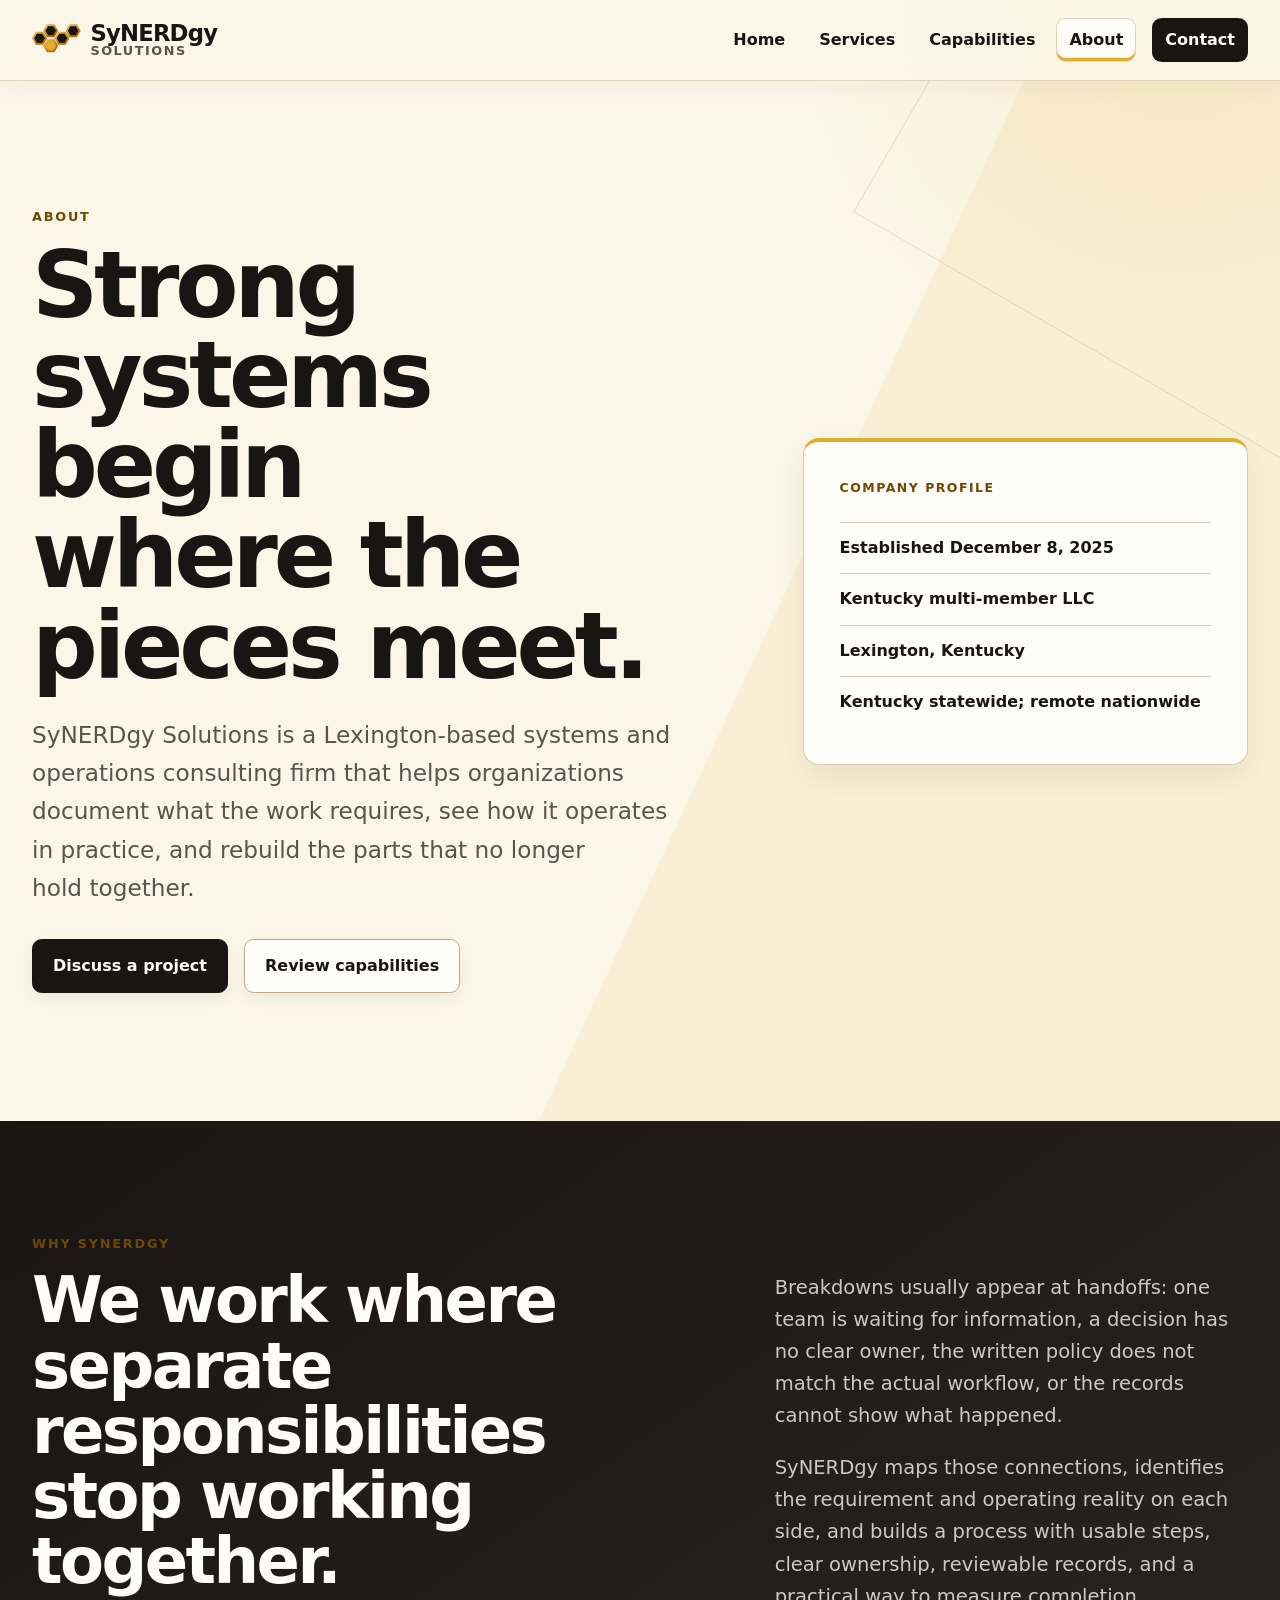
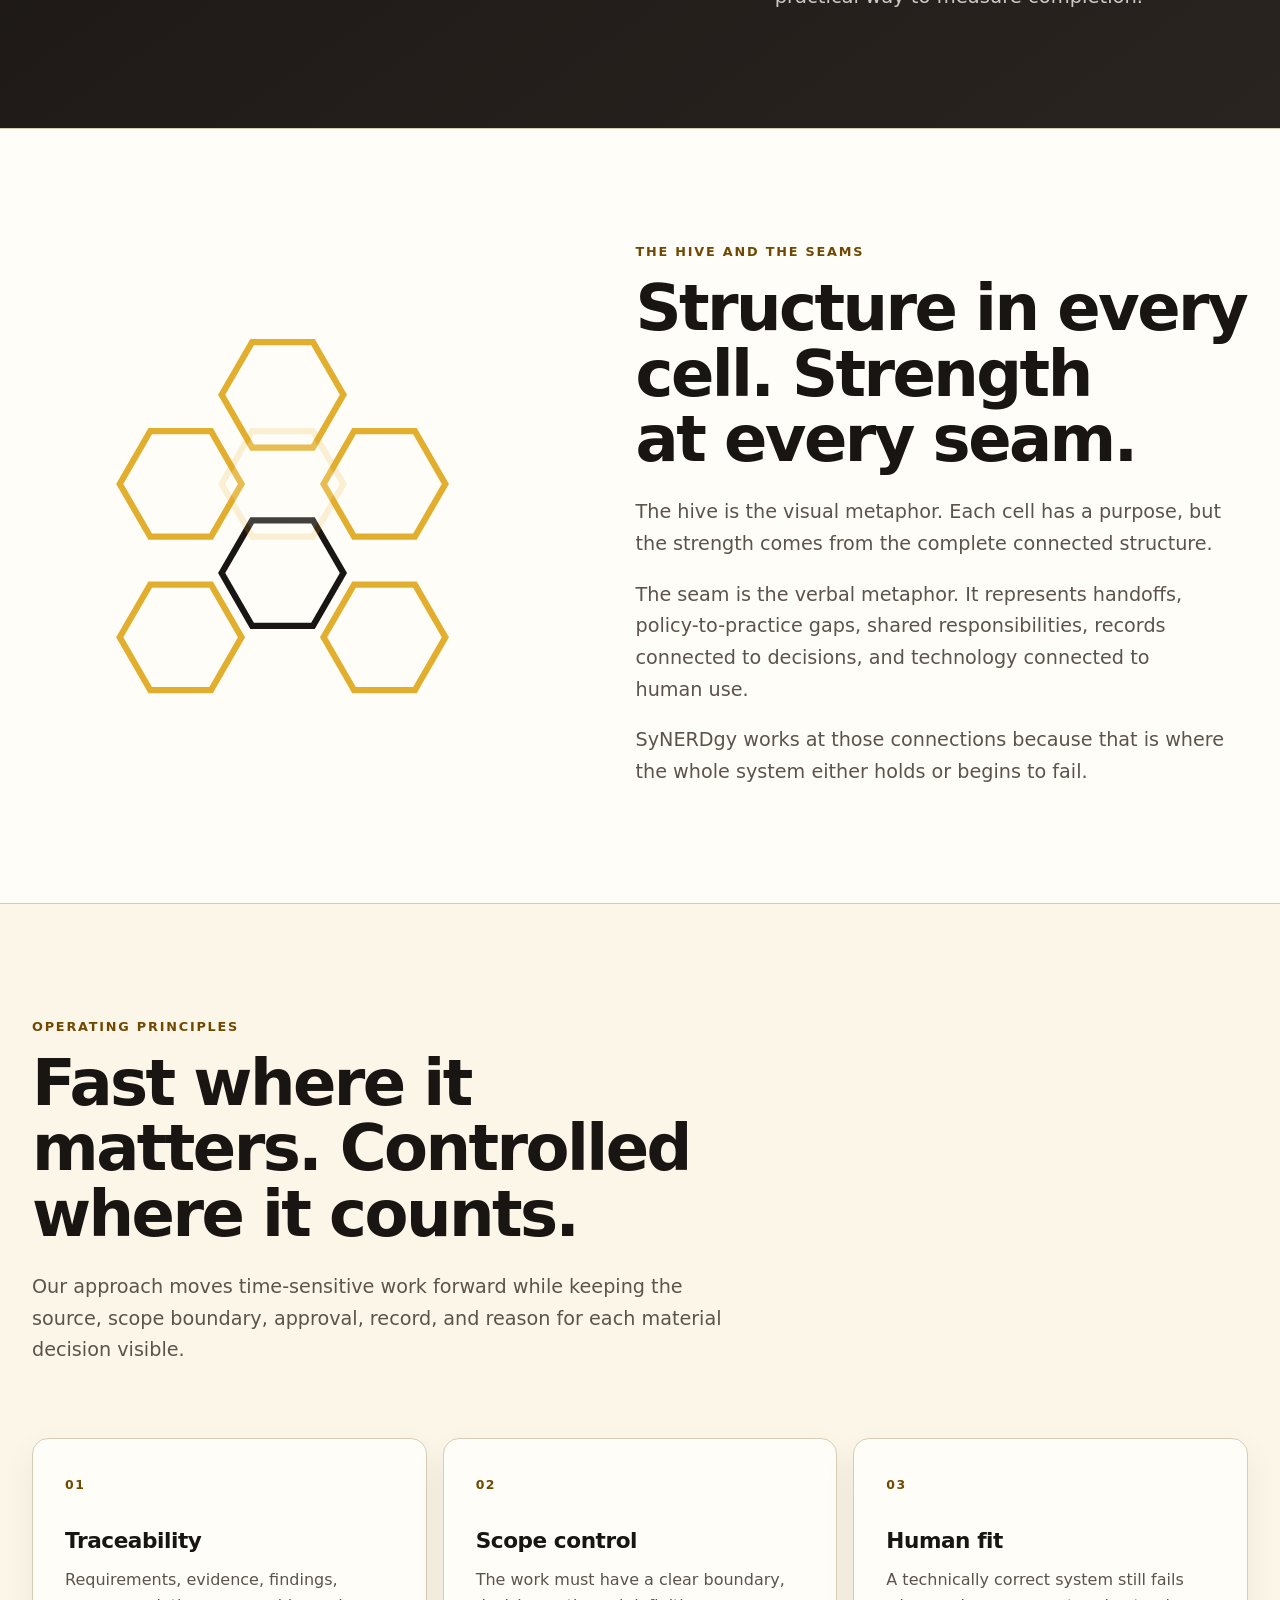
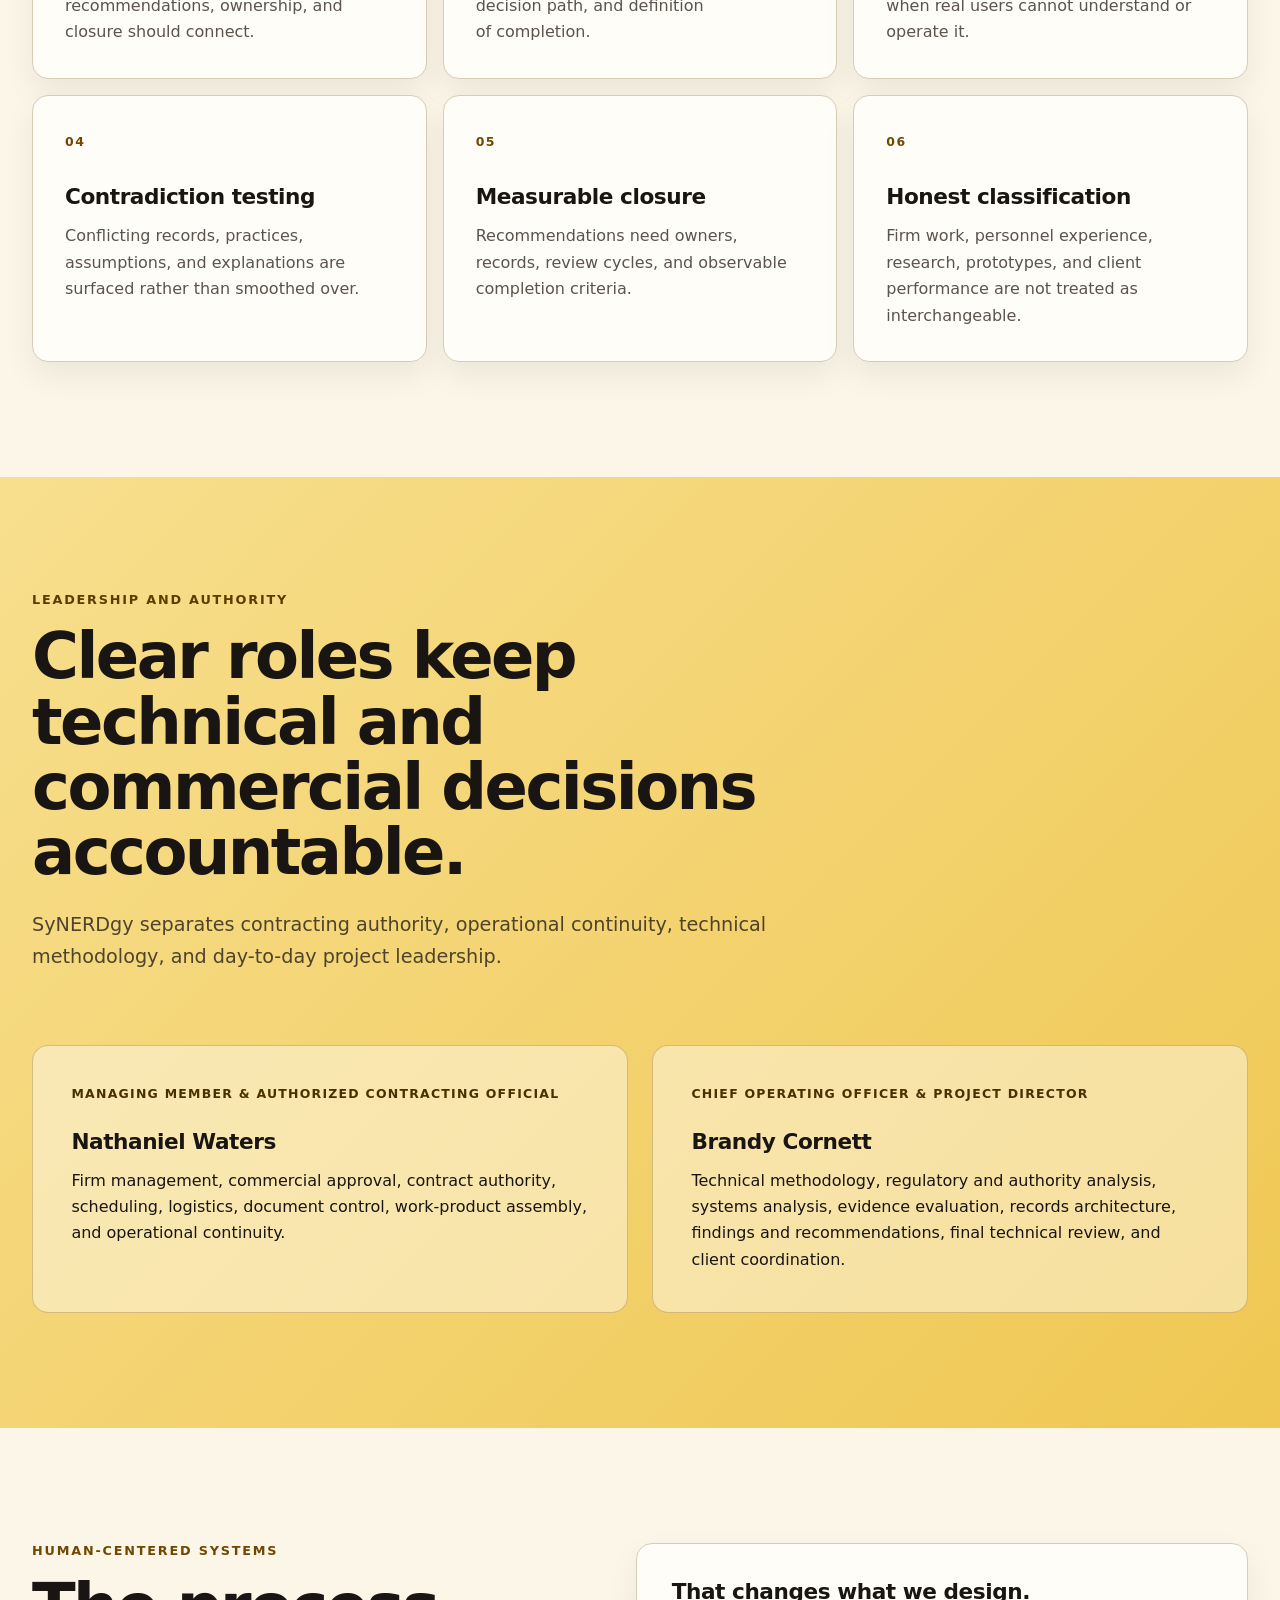
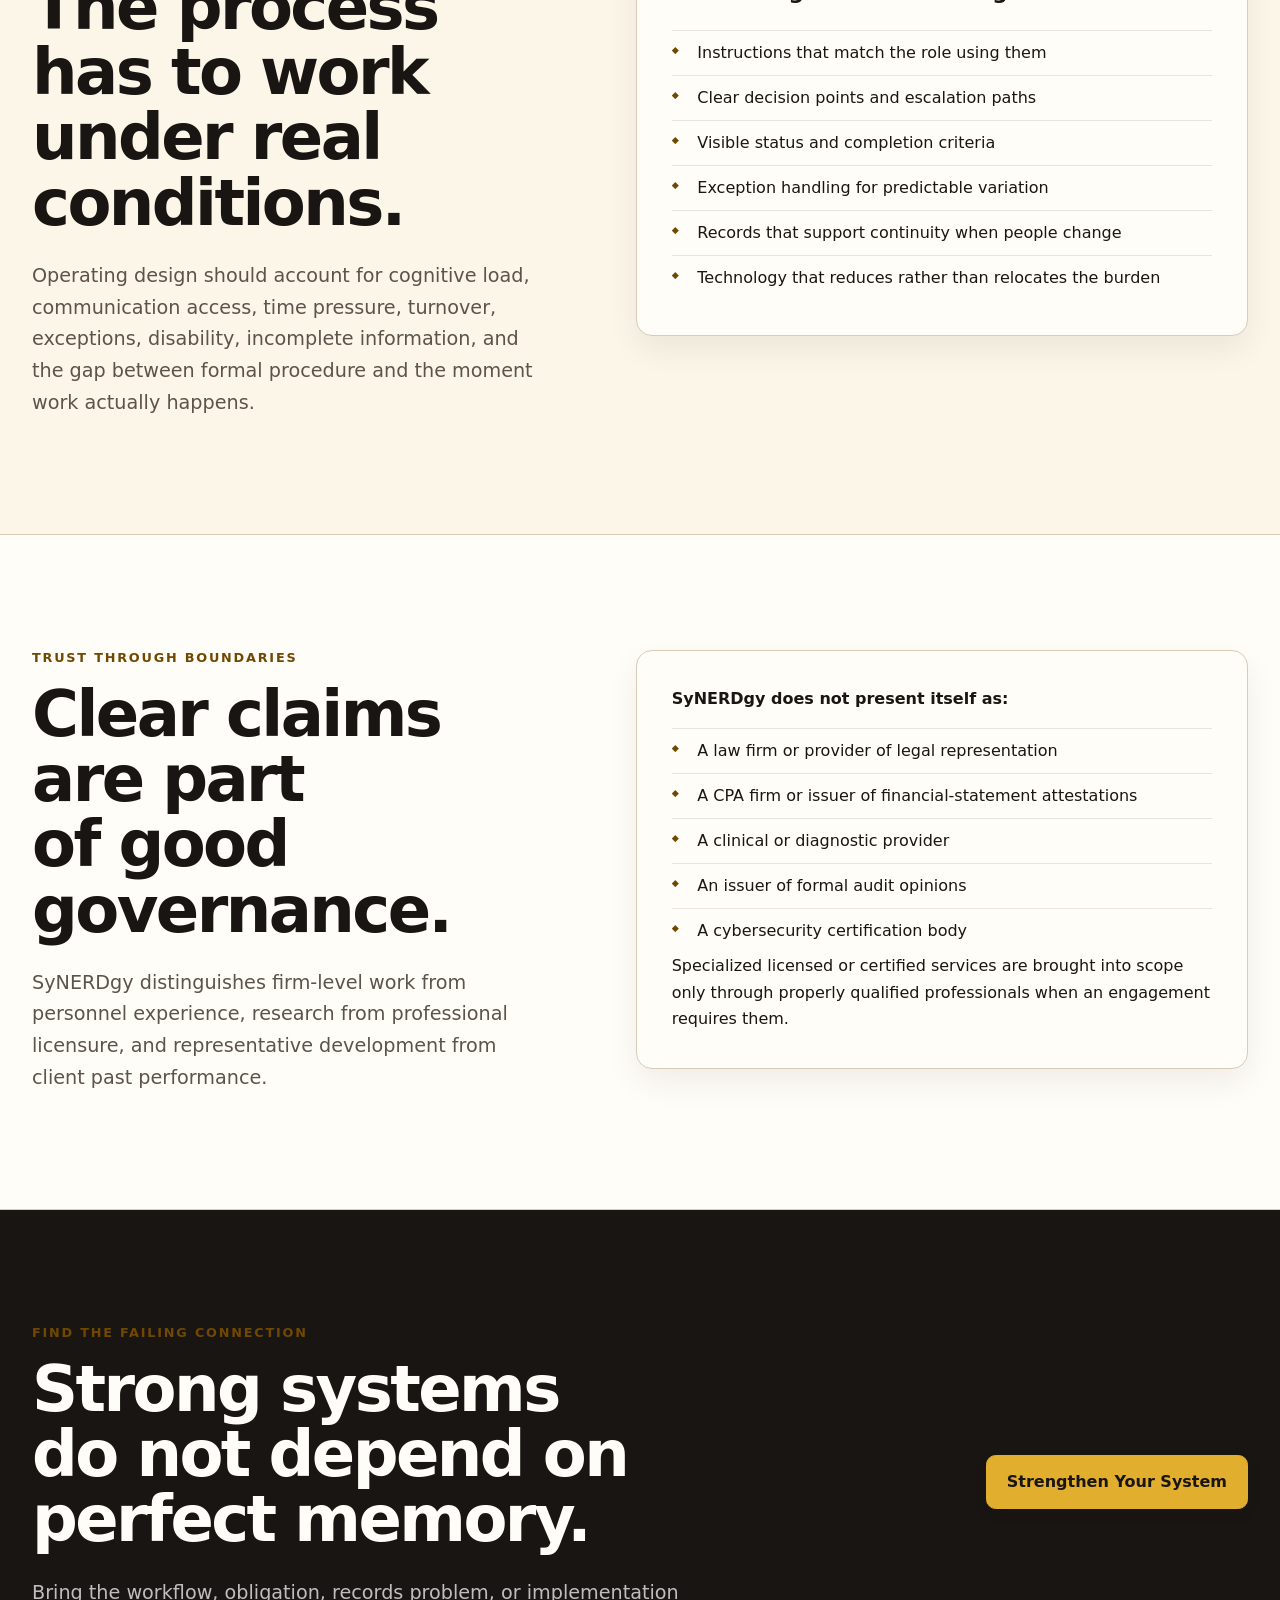
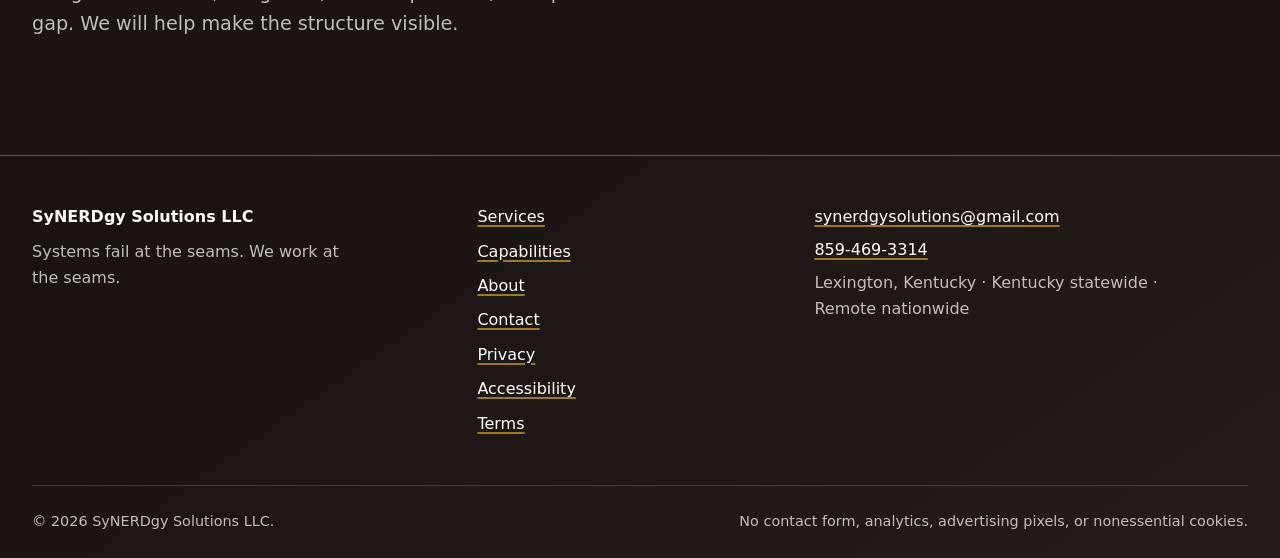
==== commit 5223b0fb: "Merge ff9d06d79f8ba339b6f1ebc46f956324d08d14eb into 92ab3e18229a4ba6ea594c5a7fe6e48fc0b71154" ====
--- a/about/index.html
+++ b/about/index.html
@@ -14,24 +14,29 @@
   <meta property="og:locale" content="en_US">
   <meta name="twitter:title" content="About | SyNERDgy Solutions">
   <meta name="twitter:description" content="Learn how SyNERDgy Solutions combines systems thinking, controlled delivery, coordinated responsibility, and human-centered operating design.">
-  <link rel="icon" href="/assets/images/favicon.svg" type="image/svg+xml">
-  <link rel="icon" href="/assets/images/icon-192.png" sizes="192x192" type="image/png">
-  <link rel="apple-touch-icon" href="/assets/images/apple-touch-icon.png">
-  <link rel="manifest" href="/site.webmanifest">
+  <link rel="icon" href="../assets/images/favicon.svg" type="image/svg+xml">
+  <link rel="icon" href="../assets/images/icon-192.png" sizes="192x192" type="image/png">
+  <link rel="apple-touch-icon" href="../assets/images/apple-touch-icon.png">
+  <link rel="manifest" href="../site.webmanifest">
   <!-- BEGIN SITE URL METADATA -->
   <!-- Run: python3 scripts/configure_site_url.py https://your-domain.example -->
   <!-- END SITE URL METADATA -->
-  <link rel="stylesheet" href="/assets/css/styles.css">
-  <script src="/assets/js/main.js" defer></script>
+  <link rel="stylesheet" href="../assets/css/styles.css">
+  <script src="../assets/js/main.js" defer></script>
 </head>
 <body>
   <a class="skip-link" href="#main-content">Skip to main content</a>
 
   <header class="site-header" data-site-header>
     <div class="site-header__inner container">
-      <a class="brand" href="/" aria-label="SyNERDgy Solutions home">
-        <span class="brand__name">SyNERDgy</span>
-        <span class="brand__descriptor">Solutions</span>
+      <a class="brand" href="../" aria-label="SyNERDgy Solutions home">
+        <span class="brand__hive" aria-hidden="true">
+          <span></span><span></span><span></span><span></span><span></span>
+        </span>
+        <span class="brand__wordmark">
+          <span class="brand__name">SyNERDgy</span>
+          <span class="brand__descriptor">Solutions</span>
+        </span>
       </a>
 
       <button class="nav-toggle" type="button" aria-expanded="false" aria-controls="primary-navigation" data-nav-toggle>
@@ -41,11 +46,11 @@
 
       <nav class="site-nav" id="primary-navigation" aria-label="Primary" data-site-nav>
         <ul class="site-nav__list">
-          <li><a class="site-nav__link" href="/">Home</a></li>
-          <li><a class="site-nav__link" href="/services/">Services</a></li>
-          <li><a class="site-nav__link" href="/capabilities/">Capabilities</a></li>
-          <li><a class="site-nav__link" href="/about/" aria-current="page">About</a></li>
-          <li><a class="site-nav__link site-nav__link--contact" href="/contact/">Contact</a></li>
+          <li><a class="site-nav__link" href="../">Home</a></li>
+          <li><a class="site-nav__link" href="../services/">Services</a></li>
+          <li><a class="site-nav__link" href="../capabilities/">Capabilities</a></li>
+          <li><a class="site-nav__link" href="../about/" aria-current="page">About</a></li>
+          <li><a class="site-nav__link site-nav__link--contact" href="../contact/">Contact</a></li>
         </ul>
       </nav>
     </div>
@@ -57,10 +62,10 @@
         <div>
           <p class="eyebrow">About</p>
           <h1>Strong systems begin where the pieces meet.</h1>
-          <p class="page-intro__lead">SyNERDgy Solutions is a Lexington-based systems and operations consulting firm focused on the connections between authority, process, documentation, technology, responsibility, and human use.</p>
+          <p class="page-intro__lead">SyNERDgy Solutions is a Lexington-based systems and operations consulting firm that helps organizations document what the work requires, see how it operates in practice, and rebuild the parts that no longer hold together.</p>
           <div class="button-row">
-            <a class="button button--primary" href="/contact/">Meet the problem with us</a>
-            <a class="button button--secondary" href="/capabilities/">Review capabilities</a>
+            <a class="button button--primary" href="../contact/">Discuss a project</a>
+            <a class="button button--secondary" href="../capabilities/">Review capabilities</a>
           </div>
         </div>
 
@@ -78,11 +83,11 @@
       <div class="container about-purpose">
         <div class="section-heading section-heading--light">
           <p class="eyebrow eyebrow--light">Why SyNERDgy</p>
-          <h2 id="why-title">We bridge the gap between the system an organization has and the system it needs.</h2>
+          <h2 id="why-title">We work where separate responsibilities stop working together.</h2>
         </div>
         <div class="about-purpose__copy">
-          <p>Organizations rarely fail because one department forgot to care. They fail where separate responsibilities, rules, records, tools, and human realities stop working together.</p>
-          <p>SyNERDgy traces those connections, reconstructs the operating logic, and turns it into structures people can use, leaders can oversee, and organizations can defend.</p>
+          <p>Breakdowns usually appear at handoffs: one team is waiting for information, a decision has no clear owner, the written policy does not match the actual workflow, or the records cannot show what happened.</p>
+          <p>SyNERDgy maps those connections, identifies the requirement and operating reality on each side, and builds a process with usable steps, clear ownership, reviewable records, and a practical way to measure completion.</p>
         </div>
       </div>
     </section>
@@ -113,7 +118,7 @@
         <div class="section-heading">
           <p class="eyebrow">Operating principles</p>
           <h2 id="principles-title">Fast where it matters. Controlled where it counts.</h2>
-          <p>Our approach is designed to move complex work forward without losing the source, the boundary, or the reason a decision was made.</p>
+          <p>Our approach moves time-sensitive work forward while keeping the source, scope boundary, approval, record, and reason for each material decision visible.</p>
         </div>
         <div class="principles-grid">
           <article><span>01</span><h3>Traceability</h3><p>Requirements, evidence, findings, recommendations, ownership, and closure should connect.</p></article>
@@ -197,7 +202,7 @@
           <h2 id="about-cta-title">Strong systems do not depend on perfect memory.</h2>
           <p>Bring the workflow, obligation, records problem, or implementation gap. We will help make the structure visible.</p>
         </div>
-        <a class="button button--gold" href="/contact/">Strengthen Your System</a>
+        <a class="button button--gold" href="../contact/">Strengthen Your System</a>
       </div>
     </section>
   </main>
@@ -206,24 +211,28 @@
     <div class="container site-footer__grid">
       <div>
         <p class="site-footer__brand">SyNERDgy Solutions LLC</p>
-        <p class="site-footer__tagline">Order isn’t accidental. It’s engineered.</p>
+        <p class="site-footer__tagline">Systems fail at the seams. We work at the seams.</p>
       </div>
       <nav aria-label="Footer">
         <ul class="footer-nav">
-          <li><a href="/services/">Services</a></li>
-          <li><a href="/capabilities/">Capabilities</a></li>
-          <li><a href="/about/">About</a></li>
-          <li><a href="/contact/">Contact</a></li>
+          <li><a href="../services/">Services</a></li>
+          <li><a href="../capabilities/">Capabilities</a></li>
+          <li><a href="../about/">About</a></li>
+          <li><a href="../contact/">Contact</a></li>
+          <li><a href="../contact/#privacy-notice">Privacy</a></li>
+          <li><a href="../contact/#accessibility">Accessibility</a></li>
+          <li><a href="../contact/#terms">Terms</a></li>
         </ul>
       </nav>
       <div class="site-footer__contact">
         <a href="mailto:synerdgysolutions@gmail.com">synerdgysolutions@gmail.com</a>
-        <p>This static MVP uses no analytics, tracking scripts, cookies, or contact-form processors.</p>
+        <a href="tel:+18594693314">859-469-3314</a>
+        <p>Lexington, Kentucky · Kentucky statewide · Remote nationwide</p>
       </div>
     </div>
     <div class="container site-footer__bottom">
       <p>&copy; <span data-current-year>2026</span> SyNERDgy Solutions LLC.</p>
-      <p>Accessibility questions may be sent to the public business email above.</p>
+      <p>No contact form, analytics, advertising pixels, or nonessential cookies.</p>
     </div>
   </footer>
 </body>
--- a/assets/css/styles.css
+++ b/assets/css/styles.css
@@ -2991,3 +2991,264 @@
     opacity: 1;
   }
 }
+
+/* GitHub Pages recovery and shared launch-ready refinements. */
+
+.brand {
+  align-items: center;
+  gap: 0.75rem;
+}
+
+.brand::after {
+  display: none;
+}
+
+.brand__wordmark {
+  display: grid;
+  line-height: 1;
+}
+
+.brand__hive {
+  position: relative;
+  display: block;
+  width: 2.9rem;
+  height: 2.1rem;
+  flex: 0 0 auto;
+}
+
+.brand__hive span {
+  position: absolute;
+  width: 0.94rem;
+  aspect-ratio: 1;
+  background: linear-gradient(145deg, #f4ce6c, #b86c06 72%);
+  clip-path: polygon(25% 6.7%, 75% 6.7%, 100% 50%, 75% 93.3%, 25% 93.3%, 0 50%);
+  filter: drop-shadow(0 0.12rem 0.12rem rgb(82 43 0 / 0.24));
+}
+
+.brand__hive span::after {
+  position: absolute;
+  inset: 0.14rem;
+  background: var(--color-ink);
+  clip-path: inherit;
+  content: "";
+}
+
+.brand__hive span:nth-child(1) { top: 0.47rem; left: 0; }
+.brand__hive span:nth-child(2) { top: 0; left: 0.7rem; }
+.brand__hive span:nth-child(3) { top: 0.94rem; left: 0.7rem; }
+.brand__hive span:nth-child(4) { top: 0.47rem; left: 1.4rem; }
+.brand__hive span:nth-child(5) { top: 0; left: 2.1rem; }
+
+.brand__hive span:nth-child(3)::after {
+  background: var(--color-gold);
+}
+
+.site-nav__link--contact[aria-current="page"],
+.site-nav__link--contact[aria-current="page"]:hover {
+  border-color: var(--color-gold-dark);
+  background: var(--color-ink);
+  color: var(--color-surface);
+  box-shadow: inset 0 -0.2rem 0 var(--color-gold);
+}
+
+.site-footer__contact {
+  display: flex;
+  align-items: flex-start;
+  flex-direction: column;
+  gap: 0.4rem;
+}
+
+.site-footer__contact p {
+  margin-bottom: 0;
+}
+
+.contact-intro {
+  display: grid;
+  grid-template-columns: minmax(0, 1.15fr) minmax(18rem, 0.7fr);
+  align-items: center;
+  gap: clamp(2rem, 6vw, 6rem);
+}
+
+.contact-card {
+  position: relative;
+  overflow: hidden;
+  padding: clamp(1.5rem, 4vw, 2.4rem);
+  border: 1px solid rgb(226 174 45 / 0.55);
+  border-radius: var(--radius-lg);
+  background:
+    radial-gradient(circle at 100% 0%, rgb(226 174 45 / 0.22), transparent 13rem),
+    linear-gradient(145deg, #221c18, #0f0d0b);
+  box-shadow: var(--shadow-lift);
+  color: var(--color-surface);
+}
+
+.contact-card::after {
+  position: absolute;
+  right: -3.5rem;
+  bottom: -4.2rem;
+  width: 10rem;
+  aspect-ratio: 1;
+  transform: rotate(30deg);
+  border: 1px solid rgb(226 174 45 / 0.28);
+  content: "";
+  pointer-events: none;
+}
+
+.contact-card a {
+  color: var(--color-gold-soft);
+}
+
+.contact-card__label {
+  color: var(--color-gold);
+  font-size: var(--font-size-xs);
+  font-weight: 850;
+  letter-spacing: 0.12em;
+  text-transform: uppercase;
+}
+
+.contact-card__note {
+  margin-bottom: 0;
+  padding-top: var(--space-4);
+  border-top: 1px solid rgb(255 255 255 / 0.16);
+  color: rgb(255 255 255 / 0.72);
+  font-size: var(--font-size-sm);
+}
+
+.contact-process {
+  display: grid;
+  grid-template-columns: minmax(0, 0.8fr) minmax(0, 1.2fr);
+  gap: clamp(2.5rem, 7vw, 7rem);
+}
+
+.contact-process__steps {
+  display: grid;
+  gap: var(--space-4);
+  margin: 0;
+  padding: 0;
+  list-style: none;
+}
+
+.contact-process__steps li {
+  display: grid;
+  grid-template-columns: auto 1fr;
+  gap: var(--space-5);
+  padding: var(--space-5);
+  border: 1px solid rgb(226 174 45 / 0.26);
+  border-radius: var(--radius-md);
+  background: rgb(255 255 255 / 0.045);
+}
+
+.contact-process__steps li > span {
+  color: var(--color-gold);
+  font-size: var(--font-size-sm);
+  font-weight: 850;
+}
+
+.contact-process__steps h3 {
+  margin-bottom: var(--space-2);
+  color: var(--color-surface);
+}
+
+.contact-process__steps p {
+  margin-bottom: 0;
+  color: rgb(255 255 255 / 0.72);
+}
+
+.inquiry-layout {
+  display: grid;
+  grid-template-columns: minmax(0, 0.78fr) minmax(0, 1.22fr);
+  gap: clamp(2.5rem, 7vw, 7rem);
+}
+
+.inquiry-cards,
+.notice-grid {
+  display: grid;
+  grid-template-columns: repeat(2, minmax(0, 1fr));
+  gap: var(--space-4);
+}
+
+.inquiry-cards article,
+.notice-card {
+  padding: var(--space-5);
+  border: 1px solid var(--color-border);
+  border-radius: var(--radius-md);
+  background: var(--color-surface);
+  box-shadow: var(--shadow-card);
+}
+
+.inquiry-cards article {
+  border-top: 0.24rem solid var(--color-gold);
+}
+
+.inquiry-cards h3,
+.notice-card h3 {
+  margin-bottom: var(--space-3);
+  font-size: var(--font-size-lg);
+}
+
+.inquiry-cards p,
+.notice-card p:last-child {
+  margin-bottom: 0;
+}
+
+.public-notices {
+  border-top: 1px solid var(--color-border);
+}
+
+.notice-card {
+  scroll-margin-top: calc(var(--header-height) + var(--space-5));
+}
+
+.notice-card:target {
+  border-color: var(--color-gold-dark);
+  box-shadow:
+    0 0 0 0.2rem rgb(226 174 45 / 0.24),
+    var(--shadow-soft);
+}
+
+.notice-card a {
+  overflow-wrap: anywhere;
+  font-weight: 750;
+  text-decoration-color: var(--color-gold-dark);
+}
+
+@media (max-width: 64rem) {
+  .contact-intro,
+  .contact-process,
+  .inquiry-layout {
+    grid-template-columns: 1fr;
+  }
+
+  .contact-card {
+    max-width: 40rem;
+  }
+}
+
+@media (max-width: 42rem) {
+  .inquiry-cards,
+  .notice-grid {
+    grid-template-columns: 1fr;
+  }
+
+  .contact-process__steps li {
+    gap: var(--space-4);
+    padding: var(--space-4);
+  }
+}
+
+@media print {
+  .contact-card,
+  .contact-process__steps li {
+    border-color: #777 !important;
+    background: #fff !important;
+    color: #000 !important;
+  }
+
+  .contact-card a,
+  .contact-card__label,
+  .contact-process__steps h3,
+  .contact-process__steps p,
+  .contact-process__steps li > span {
+    color: #000 !important;
+  }
+}
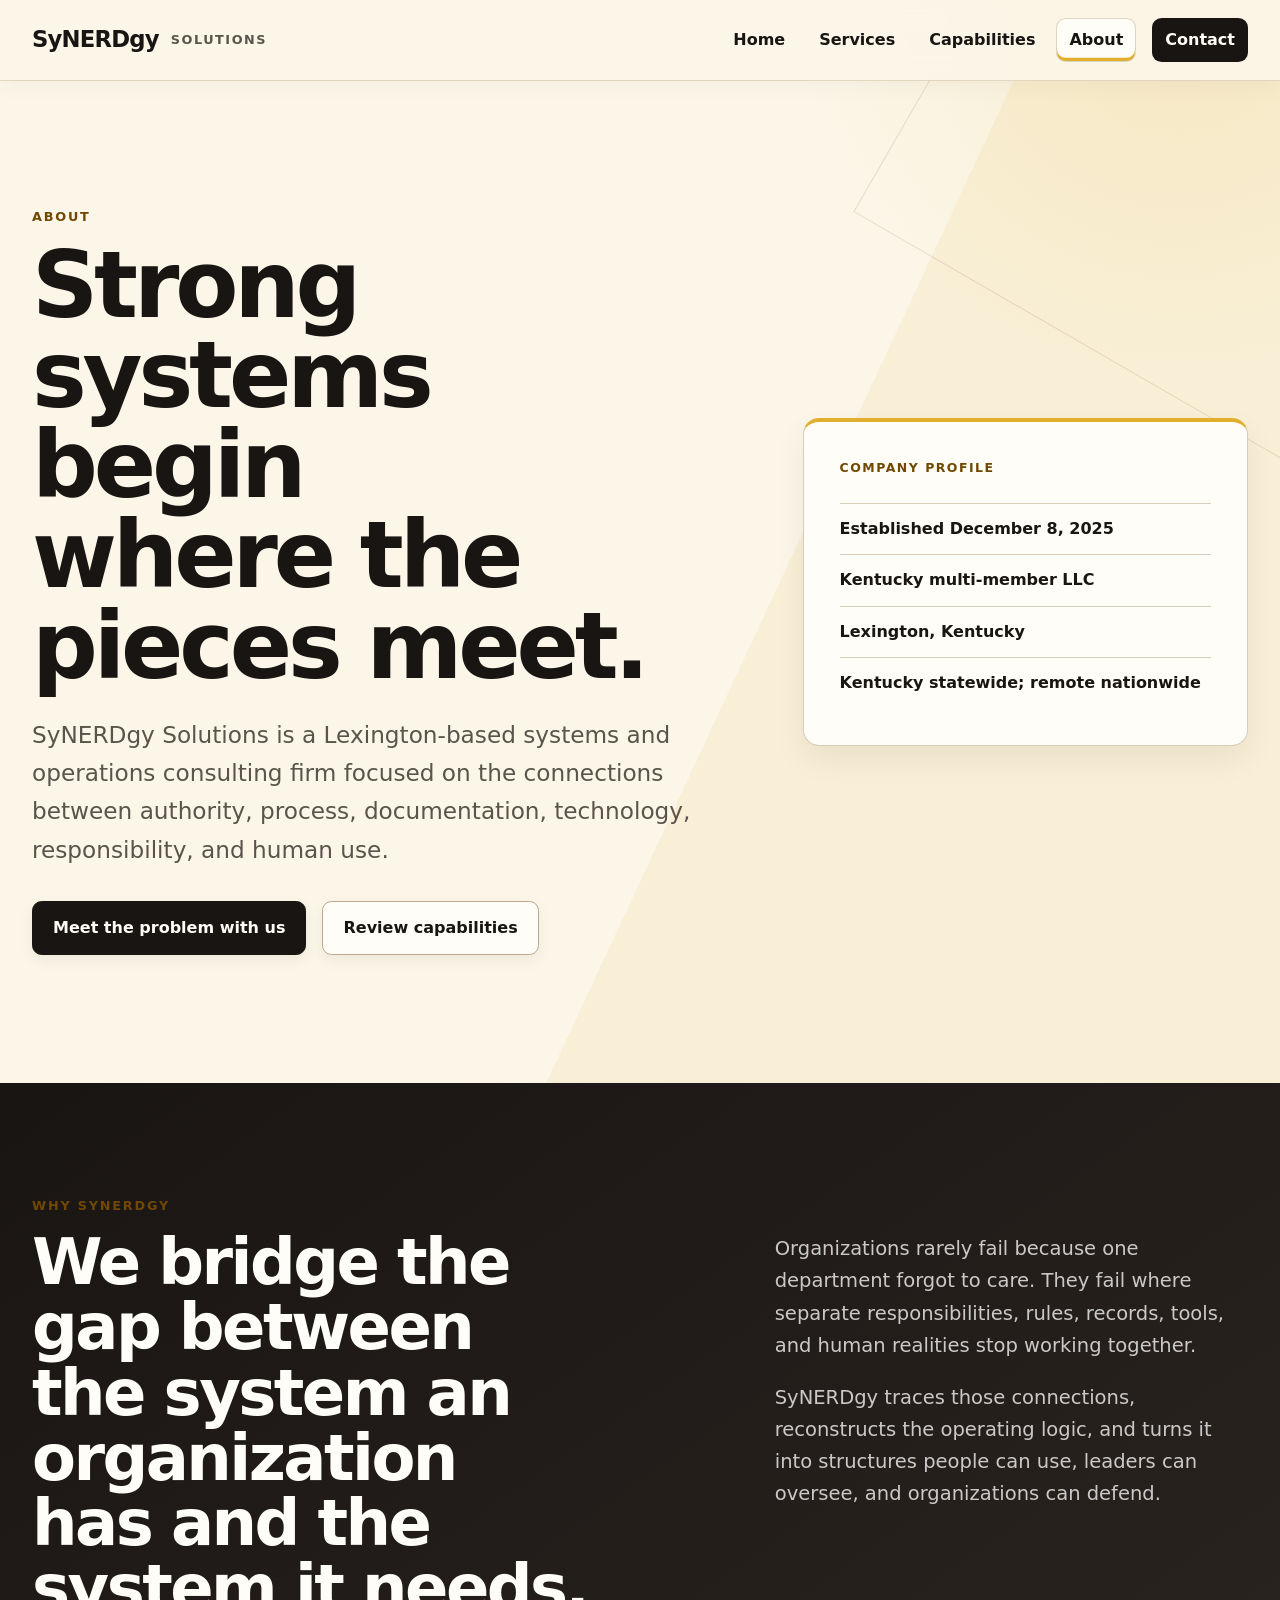
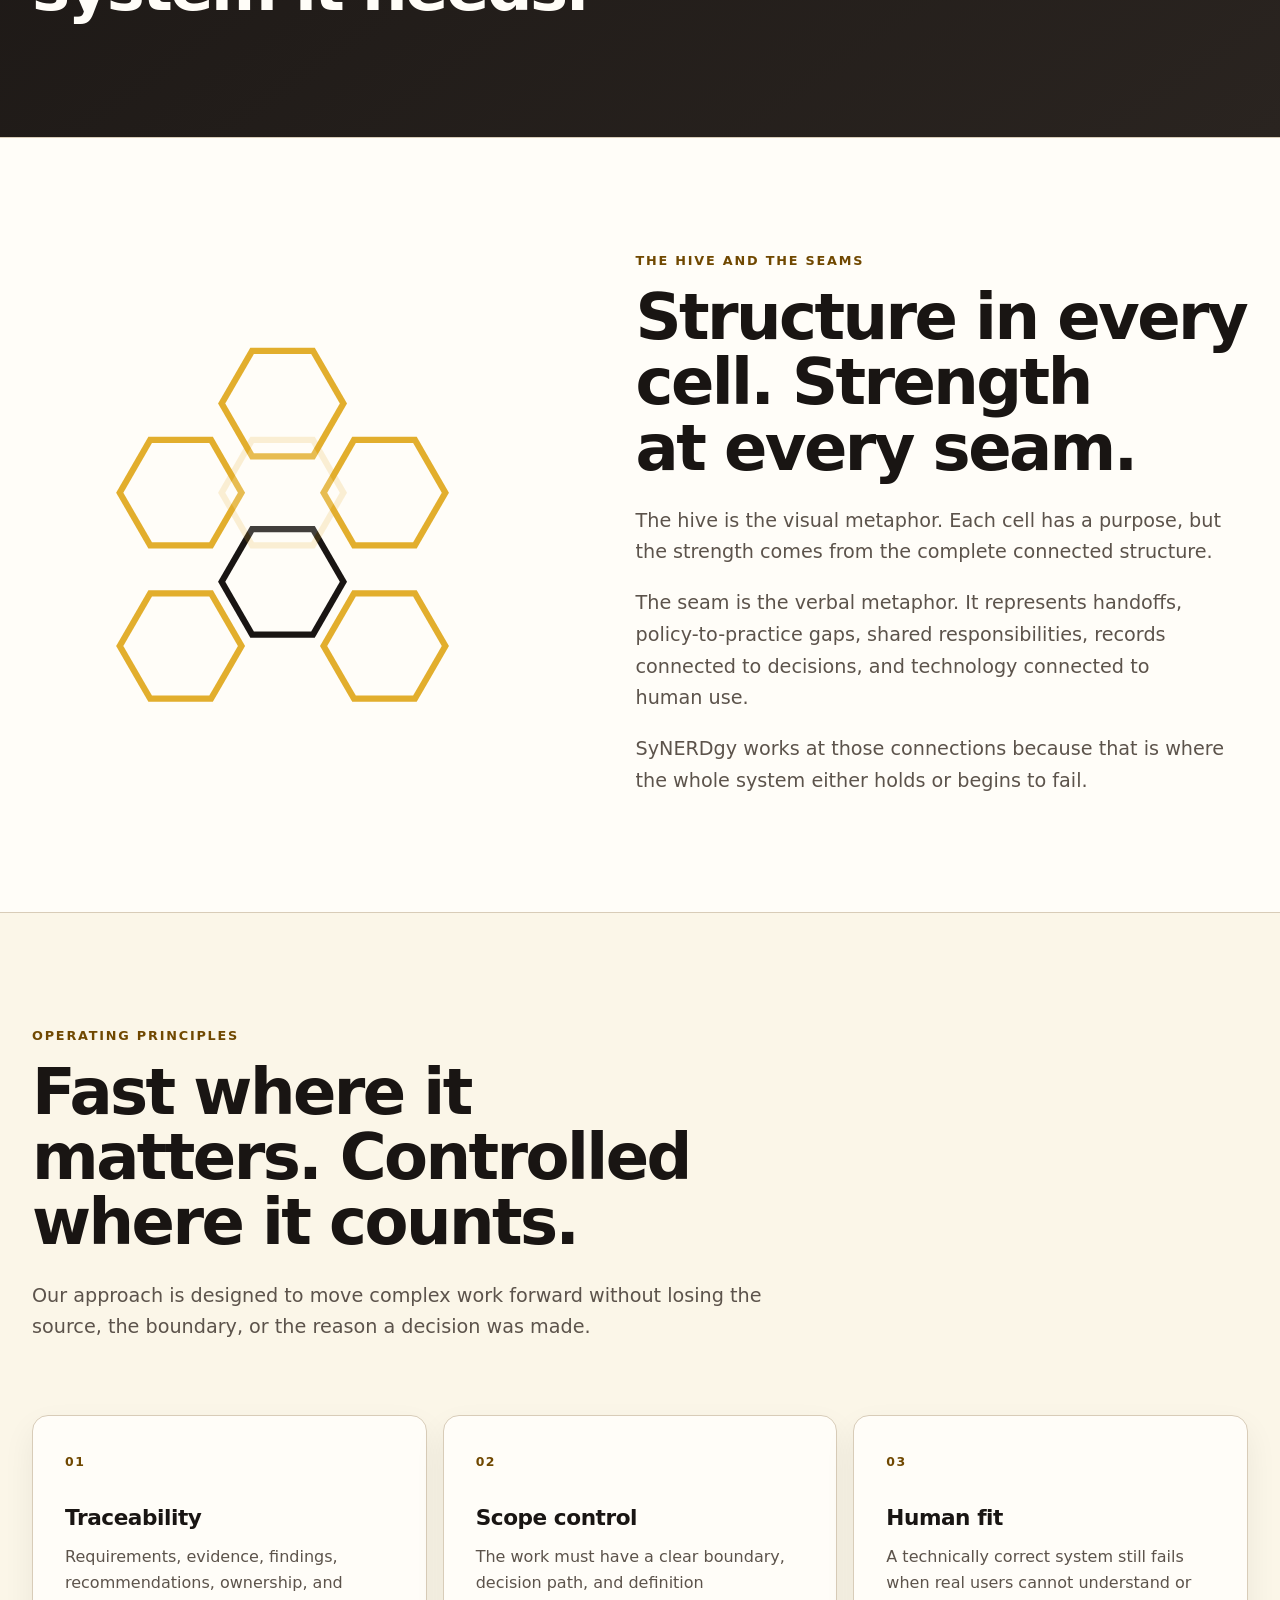
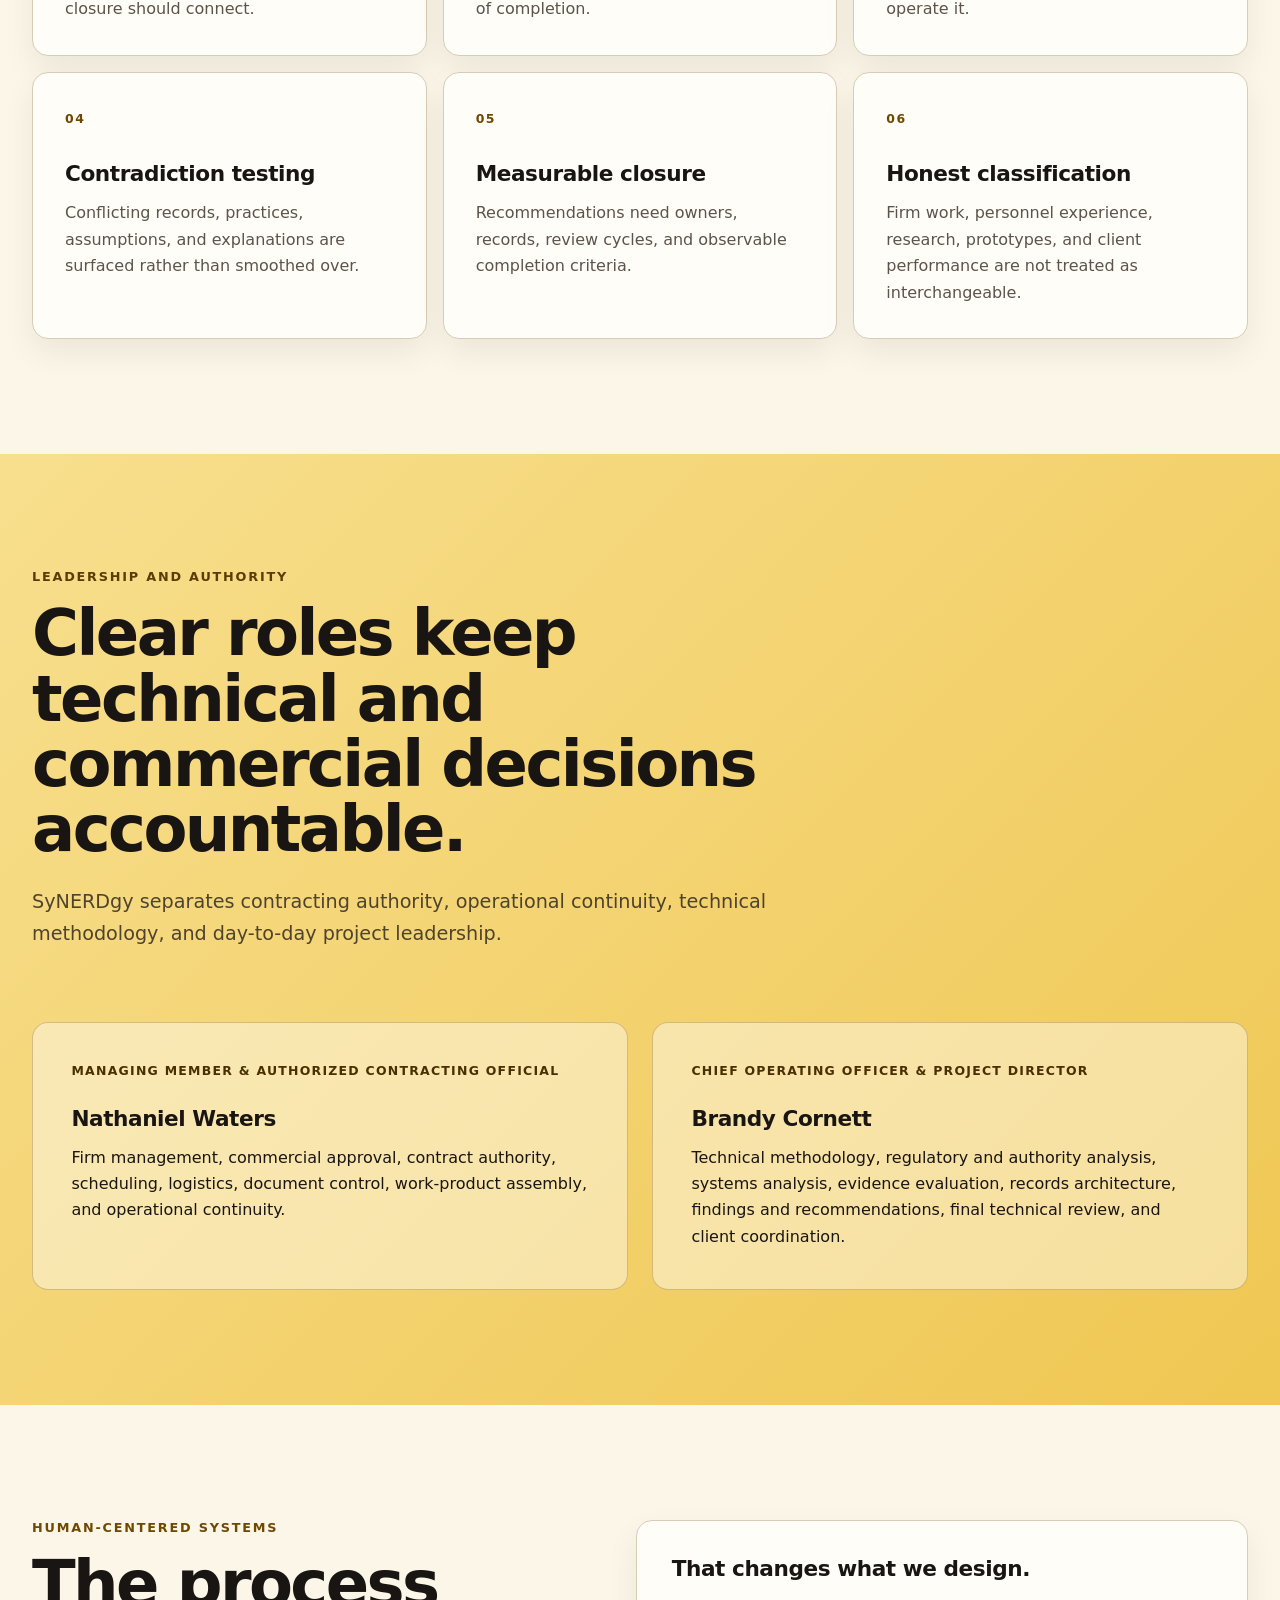
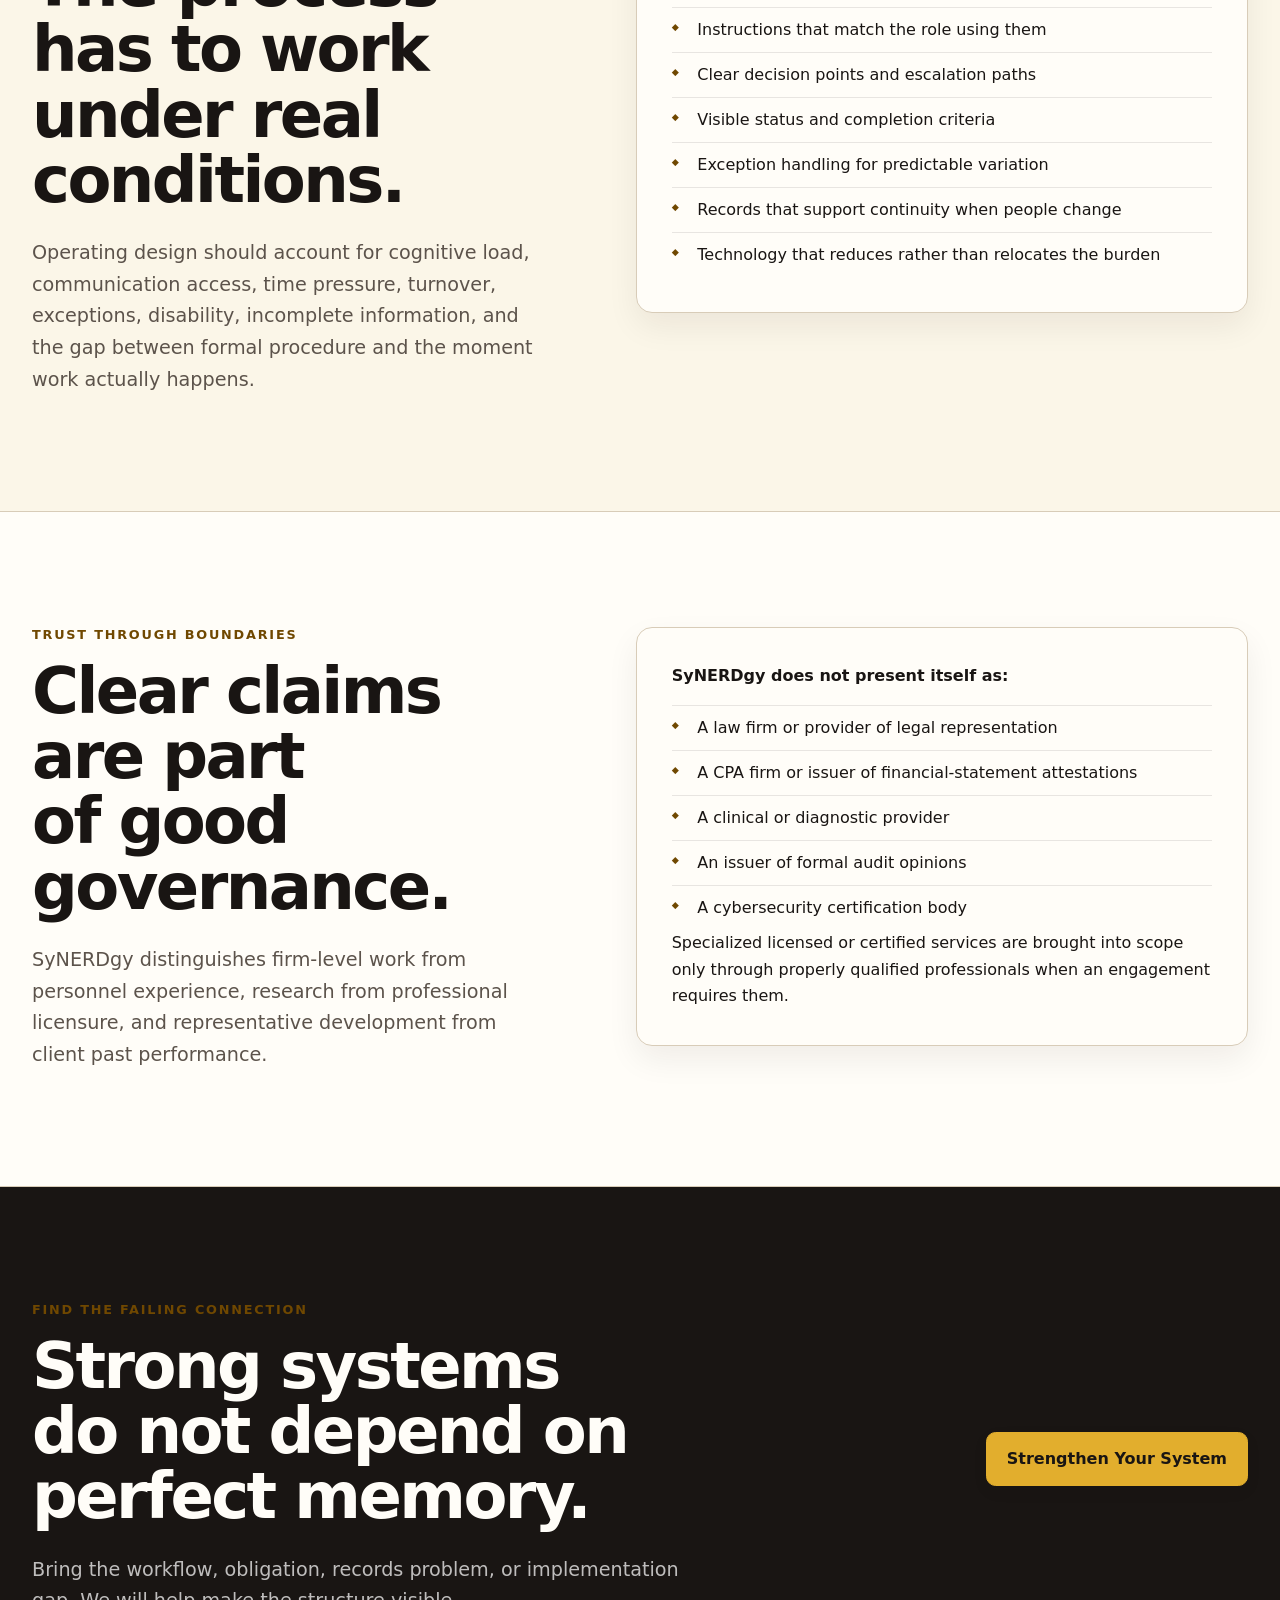
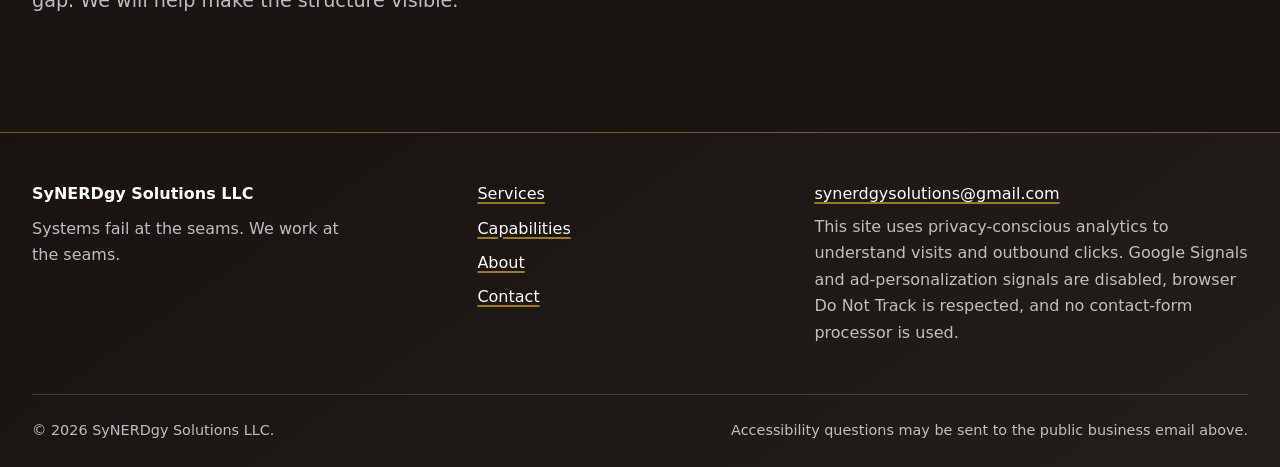
==== commit 7603ae68: "Install exact Google Analytics tag" ====
--- a/about/index.html
+++ b/about/index.html
@@ -1,6 +1,15 @@
 <!doctype html>
 <html lang="en">
 <head>
+  <!-- Google tag (gtag.js) -->
+  <script async src="https://www.googletagmanager.com/gtag/js?id=G-LQPJNWQB9V"></script>
+  <script>
+    window.dataLayer = window.dataLayer || [];
+    function gtag(){dataLayer.push(arguments);}
+    gtag('js', new Date());
+
+    gtag('config', 'G-LQPJNWQB9V');
+  </script>
   <meta charset="utf-8">
   <meta name="viewport" content="width=device-width, initial-scale=1">
   <meta name="description" content="Learn how SyNERDgy Solutions combines systems thinking, controlled delivery, coordinated responsibility, and human-centered operating design.">
@@ -14,29 +23,24 @@
   <meta property="og:locale" content="en_US">
   <meta name="twitter:title" content="About | SyNERDgy Solutions">
   <meta name="twitter:description" content="Learn how SyNERDgy Solutions combines systems thinking, controlled delivery, coordinated responsibility, and human-centered operating design.">
-  <link rel="icon" href="../assets/images/favicon.svg" type="image/svg+xml">
-  <link rel="icon" href="../assets/images/icon-192.png" sizes="192x192" type="image/png">
-  <link rel="apple-touch-icon" href="../assets/images/apple-touch-icon.png">
-  <link rel="manifest" href="../site.webmanifest">
+  <link rel="icon" href="/assets/images/favicon.svg" type="image/svg+xml">
+  <link rel="icon" href="/assets/images/icon-192.png" sizes="192x192" type="image/png">
+  <link rel="apple-touch-icon" href="/assets/images/apple-touch-icon.png">
+  <link rel="manifest" href="/site.webmanifest">
   <!-- BEGIN SITE URL METADATA -->
   <!-- Run: python3 scripts/configure_site_url.py https://your-domain.example -->
   <!-- END SITE URL METADATA -->
-  <link rel="stylesheet" href="../assets/css/styles.css">
-  <script src="../assets/js/main.js" defer></script>
+  <link rel="stylesheet" href="/assets/css/styles.css">
+  <script src="/assets/js/main.js" defer></script>
 </head>
 <body>
   <a class="skip-link" href="#main-content">Skip to main content</a>
 
   <header class="site-header" data-site-header>
     <div class="site-header__inner container">
-      <a class="brand" href="../" aria-label="SyNERDgy Solutions home">
-        <span class="brand__hive" aria-hidden="true">
-          <span></span><span></span><span></span><span></span><span></span>
-        </span>
-        <span class="brand__wordmark">
-          <span class="brand__name">SyNERDgy</span>
-          <span class="brand__descriptor">Solutions</span>
-        </span>
+      <a class="brand" href="/" aria-label="SyNERDgy Solutions home">
+        <span class="brand__name">SyNERDgy</span>
+        <span class="brand__descriptor">Solutions</span>
       </a>
 
       <button class="nav-toggle" type="button" aria-expanded="false" aria-controls="primary-navigation" data-nav-toggle>
@@ -46,11 +50,11 @@
 
       <nav class="site-nav" id="primary-navigation" aria-label="Primary" data-site-nav>
         <ul class="site-nav__list">
-          <li><a class="site-nav__link" href="../">Home</a></li>
-          <li><a class="site-nav__link" href="../services/">Services</a></li>
-          <li><a class="site-nav__link" href="../capabilities/">Capabilities</a></li>
-          <li><a class="site-nav__link" href="../about/" aria-current="page">About</a></li>
-          <li><a class="site-nav__link site-nav__link--contact" href="../contact/">Contact</a></li>
+          <li><a class="site-nav__link" href="/">Home</a></li>
+          <li><a class="site-nav__link" href="/services/">Services</a></li>
+          <li><a class="site-nav__link" href="/capabilities/">Capabilities</a></li>
+          <li><a class="site-nav__link" href="/about/" aria-current="page">About</a></li>
+          <li><a class="site-nav__link site-nav__link--contact" href="/contact/">Contact</a></li>
         </ul>
       </nav>
     </div>
@@ -62,10 +66,10 @@
         <div>
           <p class="eyebrow">About</p>
           <h1>Strong systems begin where the pieces meet.</h1>
-          <p class="page-intro__lead">SyNERDgy Solutions is a Lexington-based systems and operations consulting firm that helps organizations document what the work requires, see how it operates in practice, and rebuild the parts that no longer hold together.</p>
+          <p class="page-intro__lead">SyNERDgy Solutions is a Lexington-based systems and operations consulting firm focused on the connections between authority, process, documentation, technology, responsibility, and human use.</p>
           <div class="button-row">
-            <a class="button button--primary" href="../contact/">Discuss a project</a>
-            <a class="button button--secondary" href="../capabilities/">Review capabilities</a>
+            <a class="button button--primary" href="/contact/">Meet the problem with us</a>
+            <a class="button button--secondary" href="/capabilities/">Review capabilities</a>
           </div>
         </div>
 
@@ -83,11 +87,11 @@
       <div class="container about-purpose">
         <div class="section-heading section-heading--light">
           <p class="eyebrow eyebrow--light">Why SyNERDgy</p>
-          <h2 id="why-title">We work where separate responsibilities stop working together.</h2>
+          <h2 id="why-title">We bridge the gap between the system an organization has and the system it needs.</h2>
         </div>
         <div class="about-purpose__copy">
-          <p>Breakdowns usually appear at handoffs: one team is waiting for information, a decision has no clear owner, the written policy does not match the actual workflow, or the records cannot show what happened.</p>
-          <p>SyNERDgy maps those connections, identifies the requirement and operating reality on each side, and builds a process with usable steps, clear ownership, reviewable records, and a practical way to measure completion.</p>
+          <p>Organizations rarely fail because one department forgot to care. They fail where separate responsibilities, rules, records, tools, and human realities stop working together.</p>
+          <p>SyNERDgy traces those connections, reconstructs the operating logic, and turns it into structures people can use, leaders can oversee, and organizations can defend.</p>
         </div>
       </div>
     </section>
@@ -118,7 +122,7 @@
         <div class="section-heading">
           <p class="eyebrow">Operating principles</p>
           <h2 id="principles-title">Fast where it matters. Controlled where it counts.</h2>
-          <p>Our approach moves time-sensitive work forward while keeping the source, scope boundary, approval, record, and reason for each material decision visible.</p>
+          <p>Our approach is designed to move complex work forward without losing the source, the boundary, or the reason a decision was made.</p>
         </div>
         <div class="principles-grid">
           <article><span>01</span><h3>Traceability</h3><p>Requirements, evidence, findings, recommendations, ownership, and closure should connect.</p></article>
@@ -202,7 +206,7 @@
           <h2 id="about-cta-title">Strong systems do not depend on perfect memory.</h2>
           <p>Bring the workflow, obligation, records problem, or implementation gap. We will help make the structure visible.</p>
         </div>
-        <a class="button button--gold" href="../contact/">Strengthen Your System</a>
+        <a class="button button--gold" href="/contact/">Strengthen Your System</a>
       </div>
     </section>
   </main>
@@ -215,24 +219,20 @@
       </div>
       <nav aria-label="Footer">
         <ul class="footer-nav">
-          <li><a href="../services/">Services</a></li>
-          <li><a href="../capabilities/">Capabilities</a></li>
-          <li><a href="../about/">About</a></li>
-          <li><a href="../contact/">Contact</a></li>
-          <li><a href="../contact/#privacy-notice">Privacy</a></li>
-          <li><a href="../contact/#accessibility">Accessibility</a></li>
-          <li><a href="../contact/#terms">Terms</a></li>
+          <li><a href="/services/">Services</a></li>
+          <li><a href="/capabilities/">Capabilities</a></li>
+          <li><a href="/about/">About</a></li>
+          <li><a href="/contact/">Contact</a></li>
         </ul>
       </nav>
       <div class="site-footer__contact">
         <a href="mailto:synerdgysolutions@gmail.com">synerdgysolutions@gmail.com</a>
-        <a href="tel:+18594693314">859-469-3314</a>
-        <p>Lexington, Kentucky · Kentucky statewide · Remote nationwide</p>
+        <p>This site uses Google Analytics to understand visits and outbound clicks. No contact-form processor is used.</p>
       </div>
     </div>
     <div class="container site-footer__bottom">
       <p>&copy; <span data-current-year>2026</span> SyNERDgy Solutions LLC.</p>
-      <p>No contact form, analytics, advertising pixels, or nonessential cookies.</p>
+      <p>Accessibility questions may be sent to the public business email above.</p>
     </div>
   </footer>
 </body>
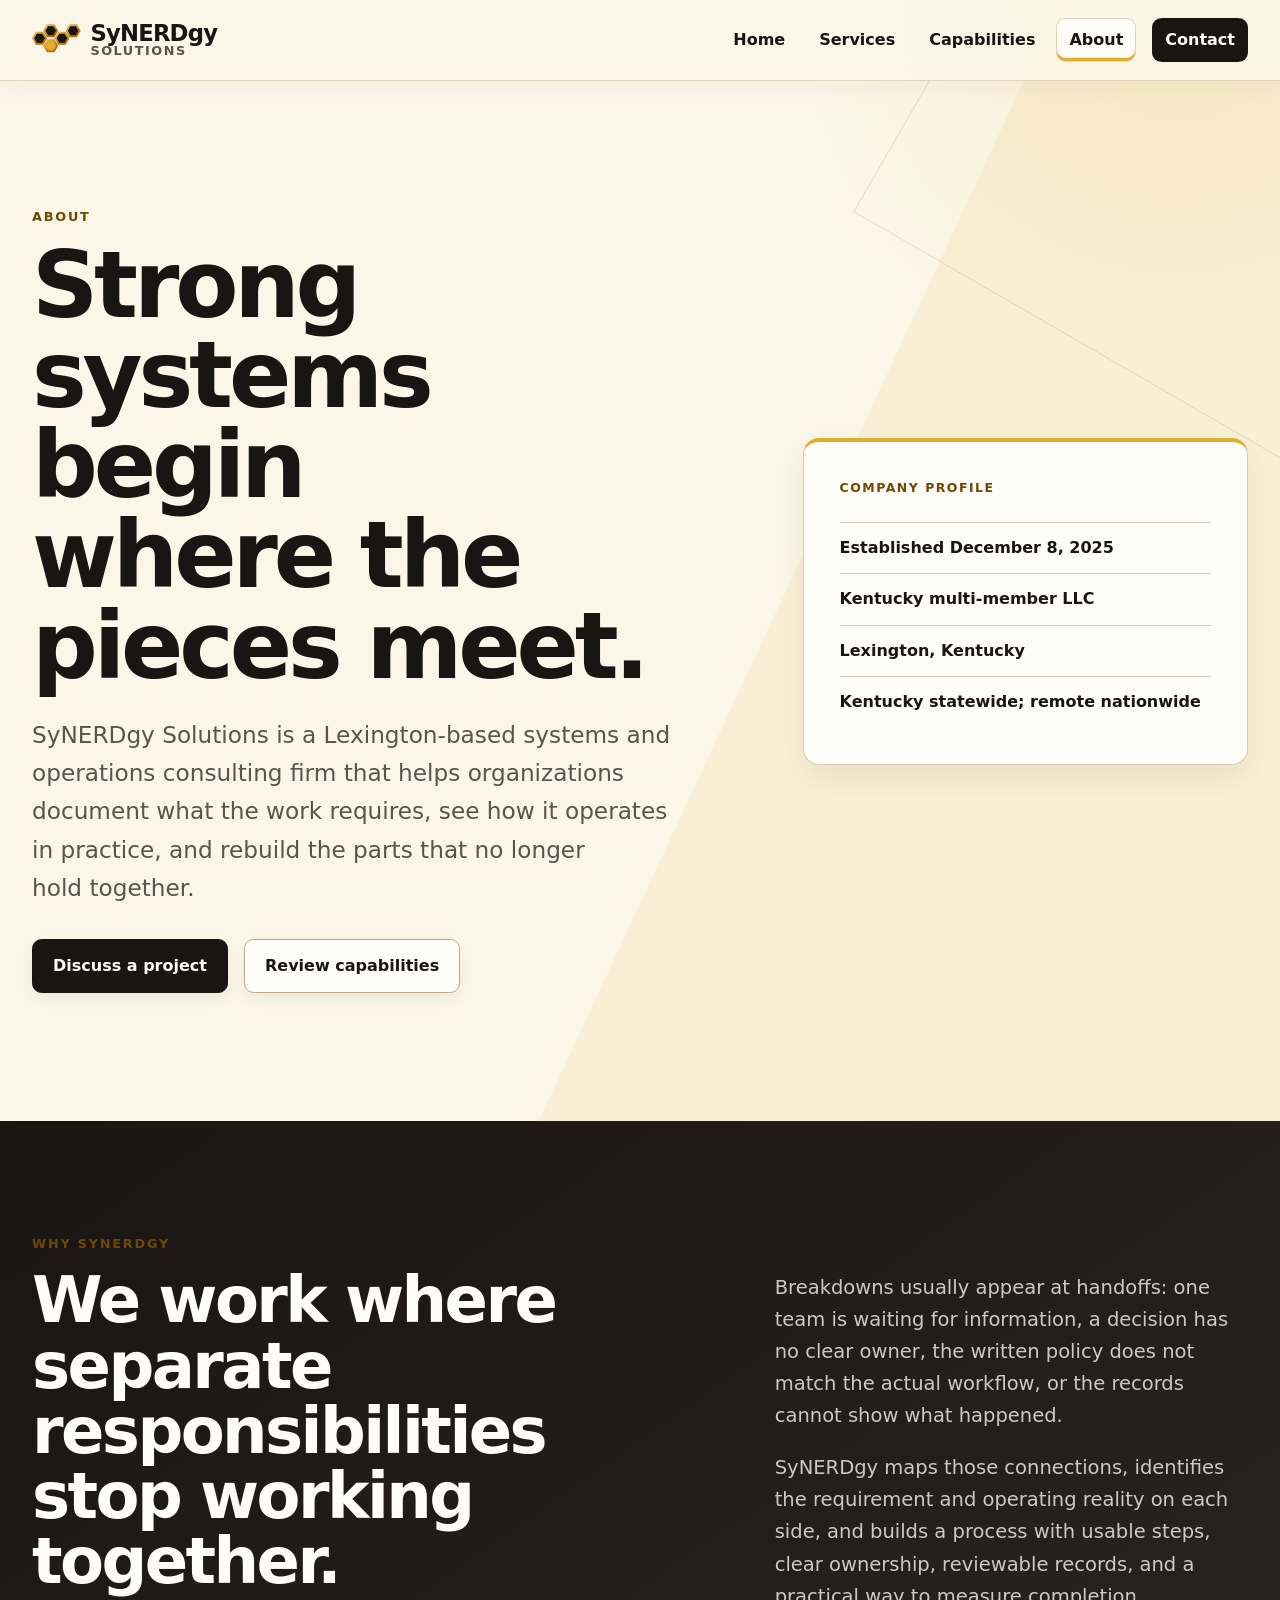
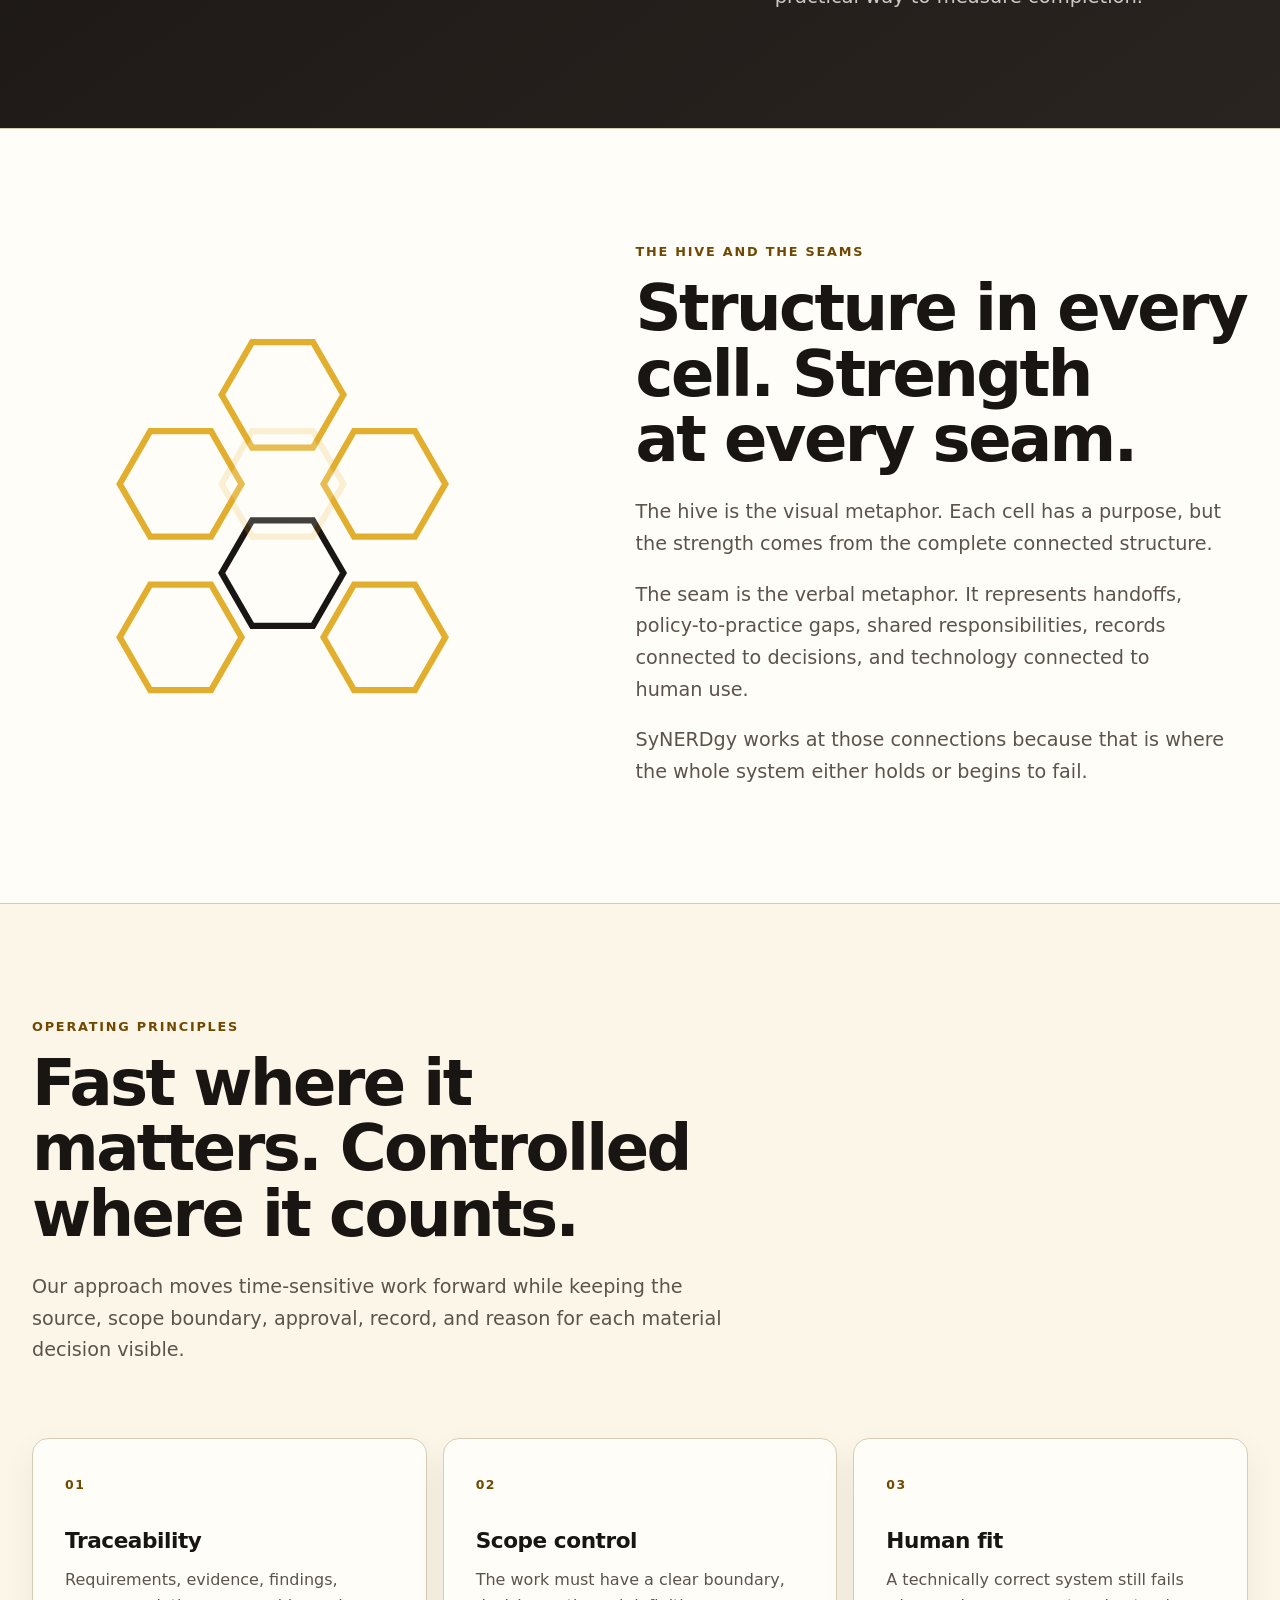
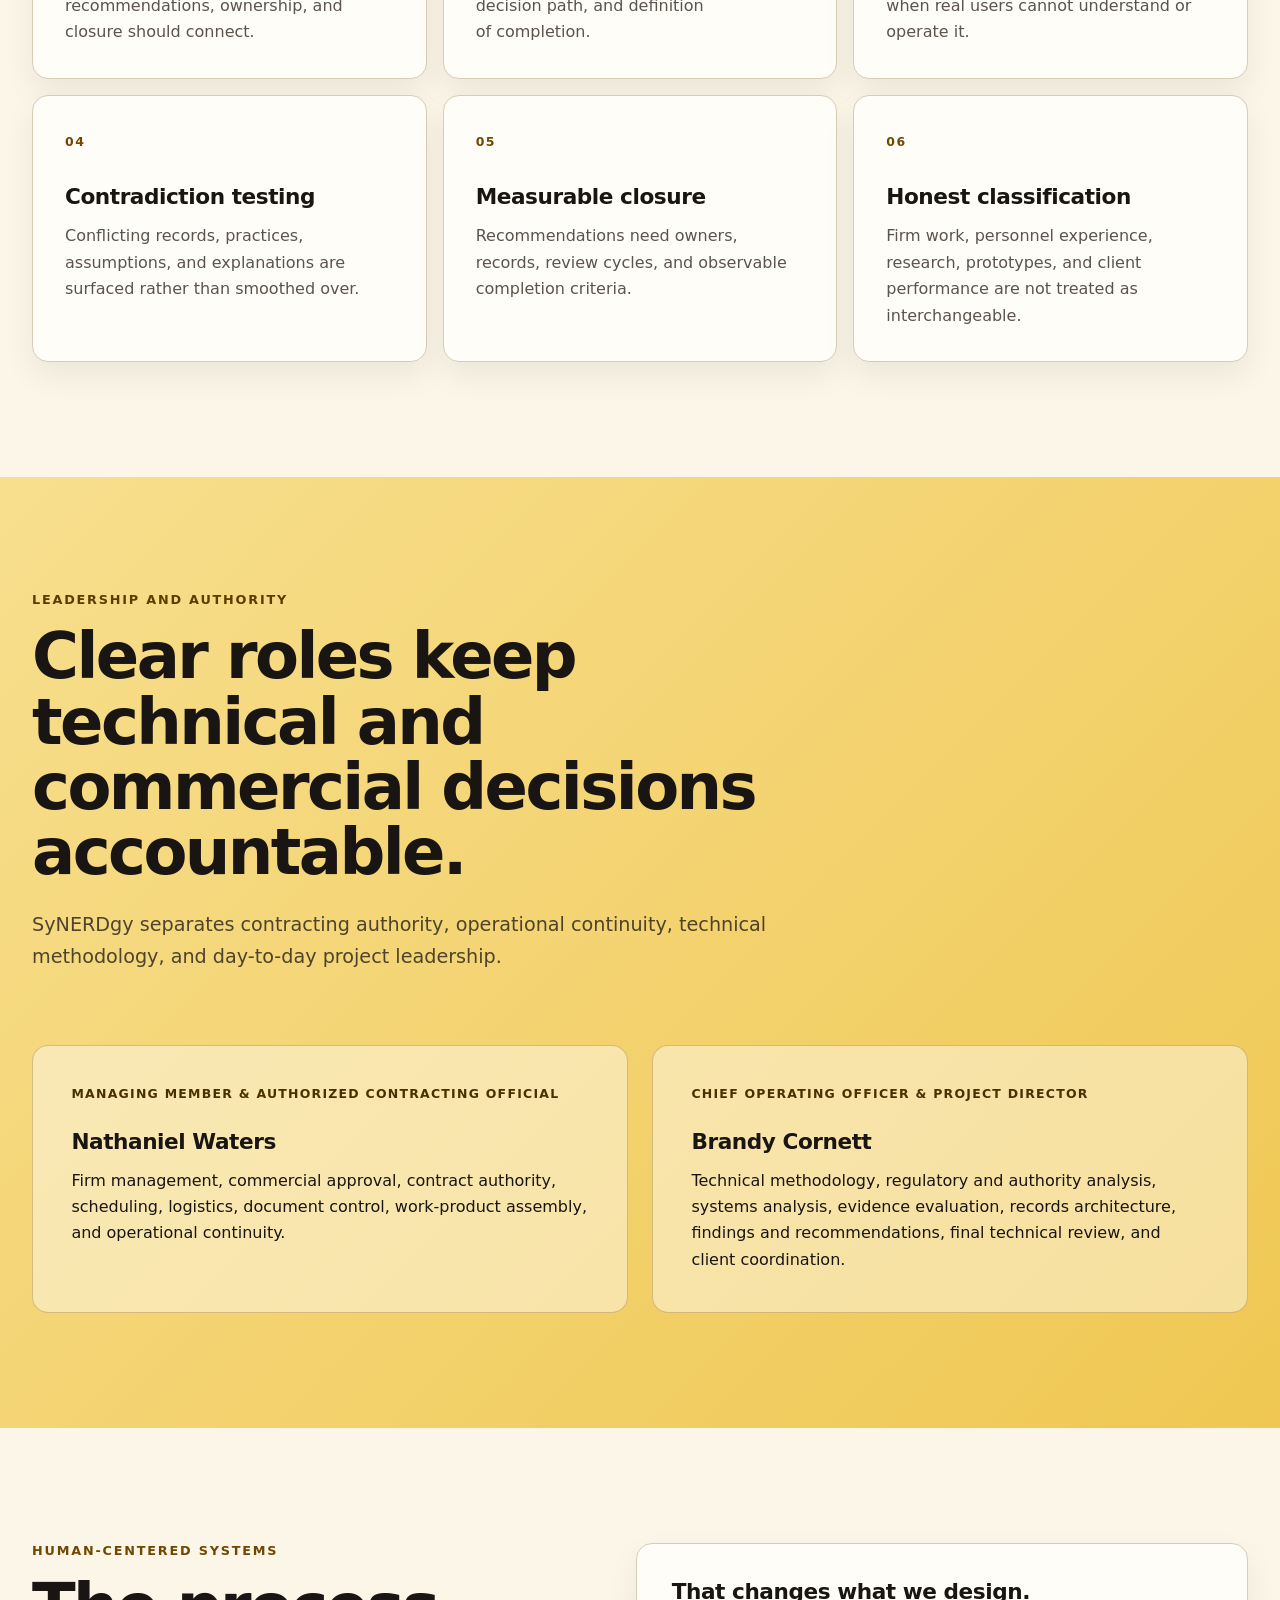
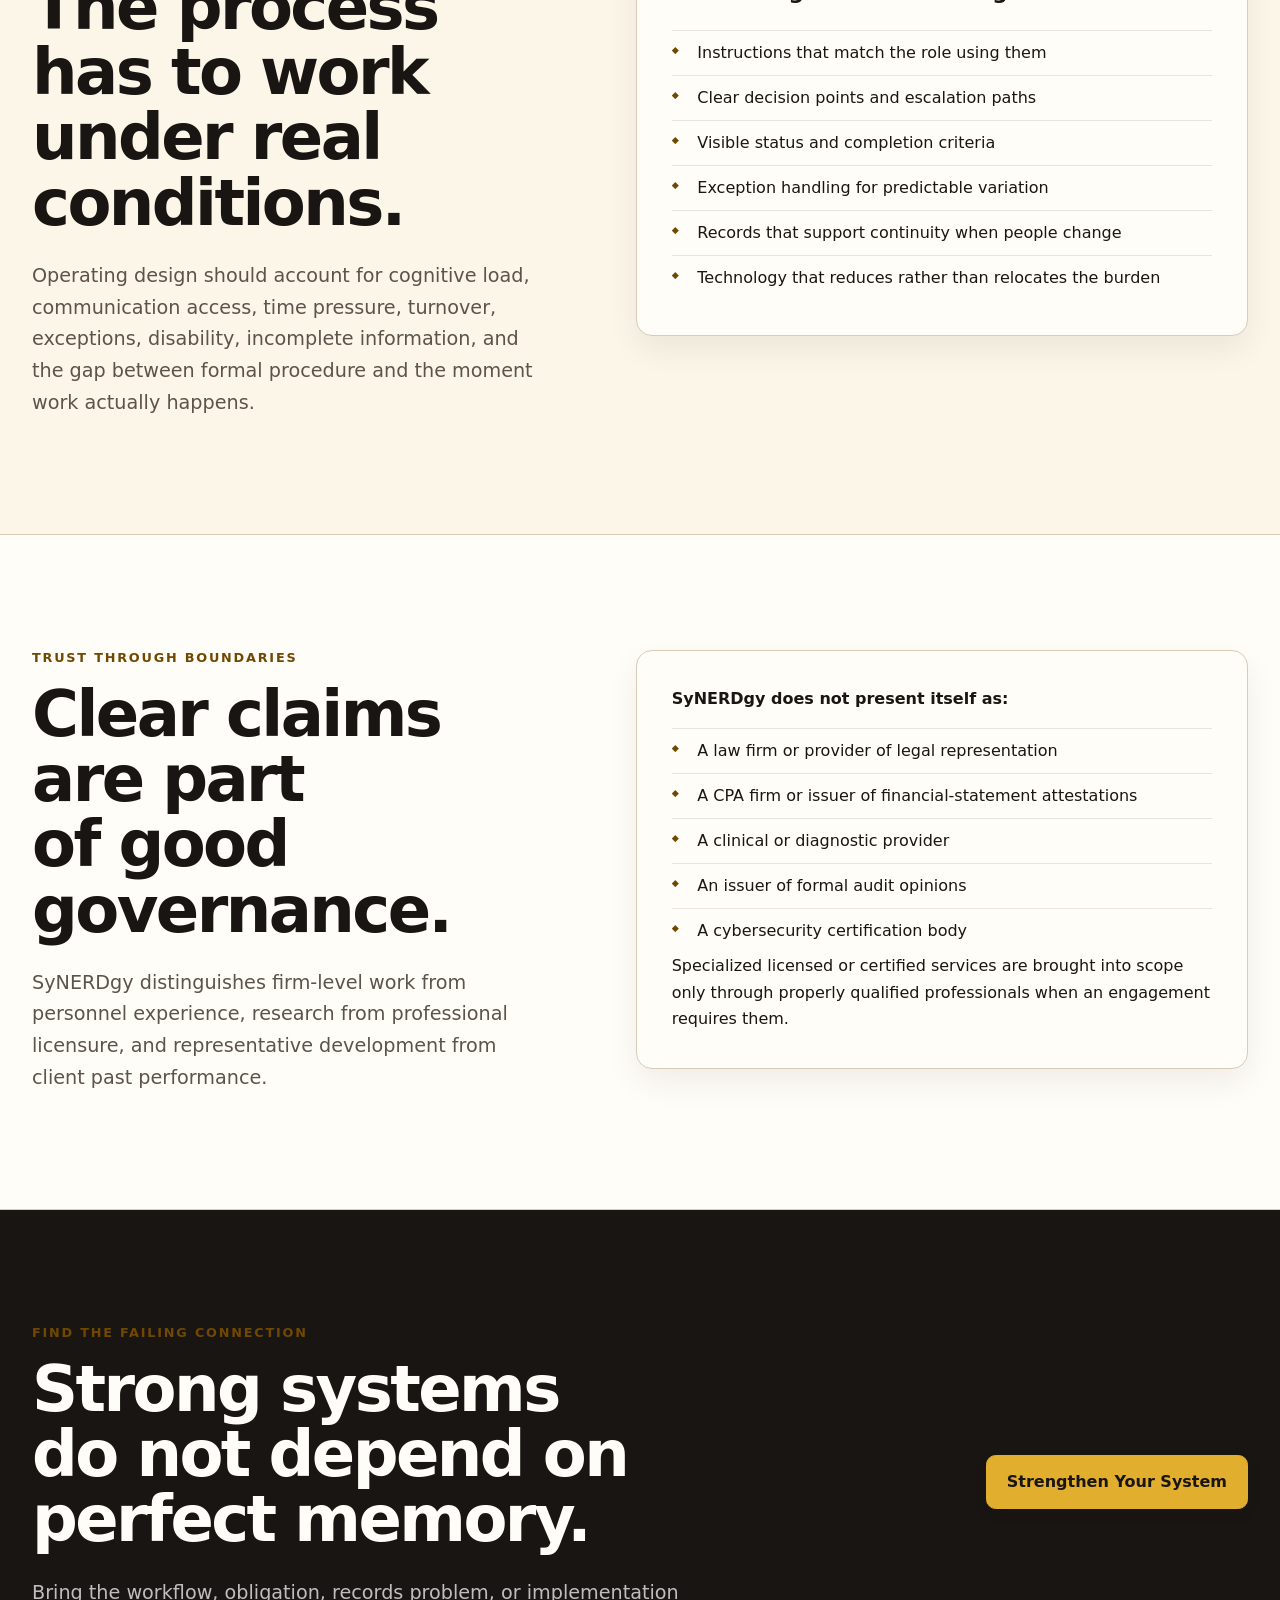
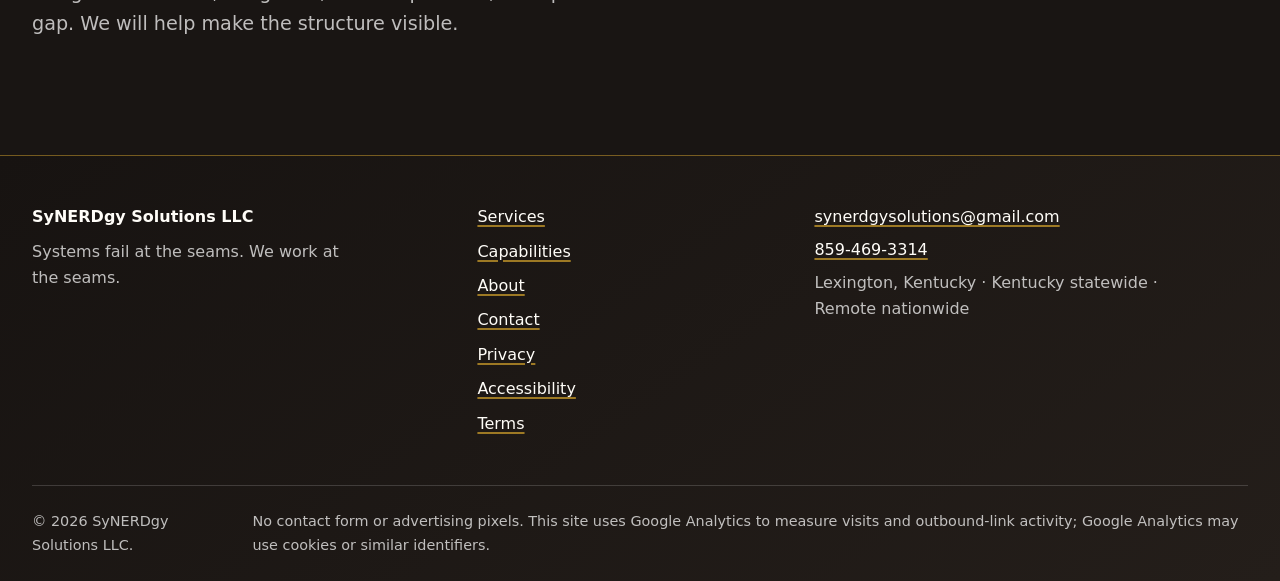
==== commit 76850eba: "Install GA4 on live Pages site" ====
--- a/about/index.html
+++ b/about/index.html
@@ -23,24 +23,29 @@
   <meta property="og:locale" content="en_US">
   <meta name="twitter:title" content="About | SyNERDgy Solutions">
   <meta name="twitter:description" content="Learn how SyNERDgy Solutions combines systems thinking, controlled delivery, coordinated responsibility, and human-centered operating design.">
-  <link rel="icon" href="/assets/images/favicon.svg" type="image/svg+xml">
-  <link rel="icon" href="/assets/images/icon-192.png" sizes="192x192" type="image/png">
-  <link rel="apple-touch-icon" href="/assets/images/apple-touch-icon.png">
-  <link rel="manifest" href="/site.webmanifest">
+  <link rel="icon" href="../assets/images/favicon.svg" type="image/svg+xml">
+  <link rel="icon" href="../assets/images/icon-192.png" sizes="192x192" type="image/png">
+  <link rel="apple-touch-icon" href="../assets/images/apple-touch-icon.png">
+  <link rel="manifest" href="../site.webmanifest">
   <!-- BEGIN SITE URL METADATA -->
   <!-- Run: python3 scripts/configure_site_url.py https://your-domain.example -->
   <!-- END SITE URL METADATA -->
-  <link rel="stylesheet" href="/assets/css/styles.css">
-  <script src="/assets/js/main.js" defer></script>
+  <link rel="stylesheet" href="../assets/css/styles.css">
+  <script src="../assets/js/main.js" defer></script>
 </head>
 <body>
   <a class="skip-link" href="#main-content">Skip to main content</a>
 
   <header class="site-header" data-site-header>
     <div class="site-header__inner container">
-      <a class="brand" href="/" aria-label="SyNERDgy Solutions home">
-        <span class="brand__name">SyNERDgy</span>
-        <span class="brand__descriptor">Solutions</span>
+      <a class="brand" href="../" aria-label="SyNERDgy Solutions home">
+        <span class="brand__hive" aria-hidden="true">
+          <span></span><span></span><span></span><span></span><span></span>
+        </span>
+        <span class="brand__wordmark">
+          <span class="brand__name">SyNERDgy</span>
+          <span class="brand__descriptor">Solutions</span>
+        </span>
       </a>
 
       <button class="nav-toggle" type="button" aria-expanded="false" aria-controls="primary-navigation" data-nav-toggle>
@@ -50,11 +55,11 @@
 
       <nav class="site-nav" id="primary-navigation" aria-label="Primary" data-site-nav>
         <ul class="site-nav__list">
-          <li><a class="site-nav__link" href="/">Home</a></li>
-          <li><a class="site-nav__link" href="/services/">Services</a></li>
-          <li><a class="site-nav__link" href="/capabilities/">Capabilities</a></li>
-          <li><a class="site-nav__link" href="/about/" aria-current="page">About</a></li>
-          <li><a class="site-nav__link site-nav__link--contact" href="/contact/">Contact</a></li>
+          <li><a class="site-nav__link" href="../">Home</a></li>
+          <li><a class="site-nav__link" href="../services/">Services</a></li>
+          <li><a class="site-nav__link" href="../capabilities/">Capabilities</a></li>
+          <li><a class="site-nav__link" href="../about/" aria-current="page">About</a></li>
+          <li><a class="site-nav__link site-nav__link--contact" href="../contact/">Contact</a></li>
         </ul>
       </nav>
     </div>
@@ -66,10 +71,10 @@
         <div>
           <p class="eyebrow">About</p>
           <h1>Strong systems begin where the pieces meet.</h1>
-          <p class="page-intro__lead">SyNERDgy Solutions is a Lexington-based systems and operations consulting firm focused on the connections between authority, process, documentation, technology, responsibility, and human use.</p>
+          <p class="page-intro__lead">SyNERDgy Solutions is a Lexington-based systems and operations consulting firm that helps organizations document what the work requires, see how it operates in practice, and rebuild the parts that no longer hold together.</p>
           <div class="button-row">
-            <a class="button button--primary" href="/contact/">Meet the problem with us</a>
-            <a class="button button--secondary" href="/capabilities/">Review capabilities</a>
+            <a class="button button--primary" href="../contact/">Discuss a project</a>
+            <a class="button button--secondary" href="../capabilities/">Review capabilities</a>
           </div>
         </div>
 
@@ -87,11 +92,11 @@
       <div class="container about-purpose">
         <div class="section-heading section-heading--light">
           <p class="eyebrow eyebrow--light">Why SyNERDgy</p>
-          <h2 id="why-title">We bridge the gap between the system an organization has and the system it needs.</h2>
+          <h2 id="why-title">We work where separate responsibilities stop working together.</h2>
         </div>
         <div class="about-purpose__copy">
-          <p>Organizations rarely fail because one department forgot to care. They fail where separate responsibilities, rules, records, tools, and human realities stop working together.</p>
-          <p>SyNERDgy traces those connections, reconstructs the operating logic, and turns it into structures people can use, leaders can oversee, and organizations can defend.</p>
+          <p>Breakdowns usually appear at handoffs: one team is waiting for information, a decision has no clear owner, the written policy does not match the actual workflow, or the records cannot show what happened.</p>
+          <p>SyNERDgy maps those connections, identifies the requirement and operating reality on each side, and builds a process with usable steps, clear ownership, reviewable records, and a practical way to measure completion.</p>
         </div>
       </div>
     </section>
@@ -122,7 +127,7 @@
         <div class="section-heading">
           <p class="eyebrow">Operating principles</p>
           <h2 id="principles-title">Fast where it matters. Controlled where it counts.</h2>
-          <p>Our approach is designed to move complex work forward without losing the source, the boundary, or the reason a decision was made.</p>
+          <p>Our approach moves time-sensitive work forward while keeping the source, scope boundary, approval, record, and reason for each material decision visible.</p>
         </div>
         <div class="principles-grid">
           <article><span>01</span><h3>Traceability</h3><p>Requirements, evidence, findings, recommendations, ownership, and closure should connect.</p></article>
@@ -206,7 +211,7 @@
           <h2 id="about-cta-title">Strong systems do not depend on perfect memory.</h2>
           <p>Bring the workflow, obligation, records problem, or implementation gap. We will help make the structure visible.</p>
         </div>
-        <a class="button button--gold" href="/contact/">Strengthen Your System</a>
+        <a class="button button--gold" href="../contact/">Strengthen Your System</a>
       </div>
     </section>
   </main>
@@ -219,20 +224,24 @@
       </div>
       <nav aria-label="Footer">
         <ul class="footer-nav">
-          <li><a href="/services/">Services</a></li>
-          <li><a href="/capabilities/">Capabilities</a></li>
-          <li><a href="/about/">About</a></li>
-          <li><a href="/contact/">Contact</a></li>
+          <li><a href="../services/">Services</a></li>
+          <li><a href="../capabilities/">Capabilities</a></li>
+          <li><a href="../about/">About</a></li>
+          <li><a href="../contact/">Contact</a></li>
+          <li><a href="../contact/#privacy-notice">Privacy</a></li>
+          <li><a href="../contact/#accessibility">Accessibility</a></li>
+          <li><a href="../contact/#terms">Terms</a></li>
         </ul>
       </nav>
       <div class="site-footer__contact">
         <a href="mailto:synerdgysolutions@gmail.com">synerdgysolutions@gmail.com</a>
-        <p>This site uses Google Analytics to understand visits and outbound clicks. No contact-form processor is used.</p>
+        <a href="tel:+18594693314">859-469-3314</a>
+        <p>Lexington, Kentucky · Kentucky statewide · Remote nationwide</p>
       </div>
     </div>
     <div class="container site-footer__bottom">
       <p>&copy; <span data-current-year>2026</span> SyNERDgy Solutions LLC.</p>
-      <p>Accessibility questions may be sent to the public business email above.</p>
+      <p>No contact form or advertising pixels. This site uses Google Analytics to measure visits and outbound-link activity; Google Analytics may use cookies or similar identifiers.</p>
     </div>
   </footer>
 </body>
